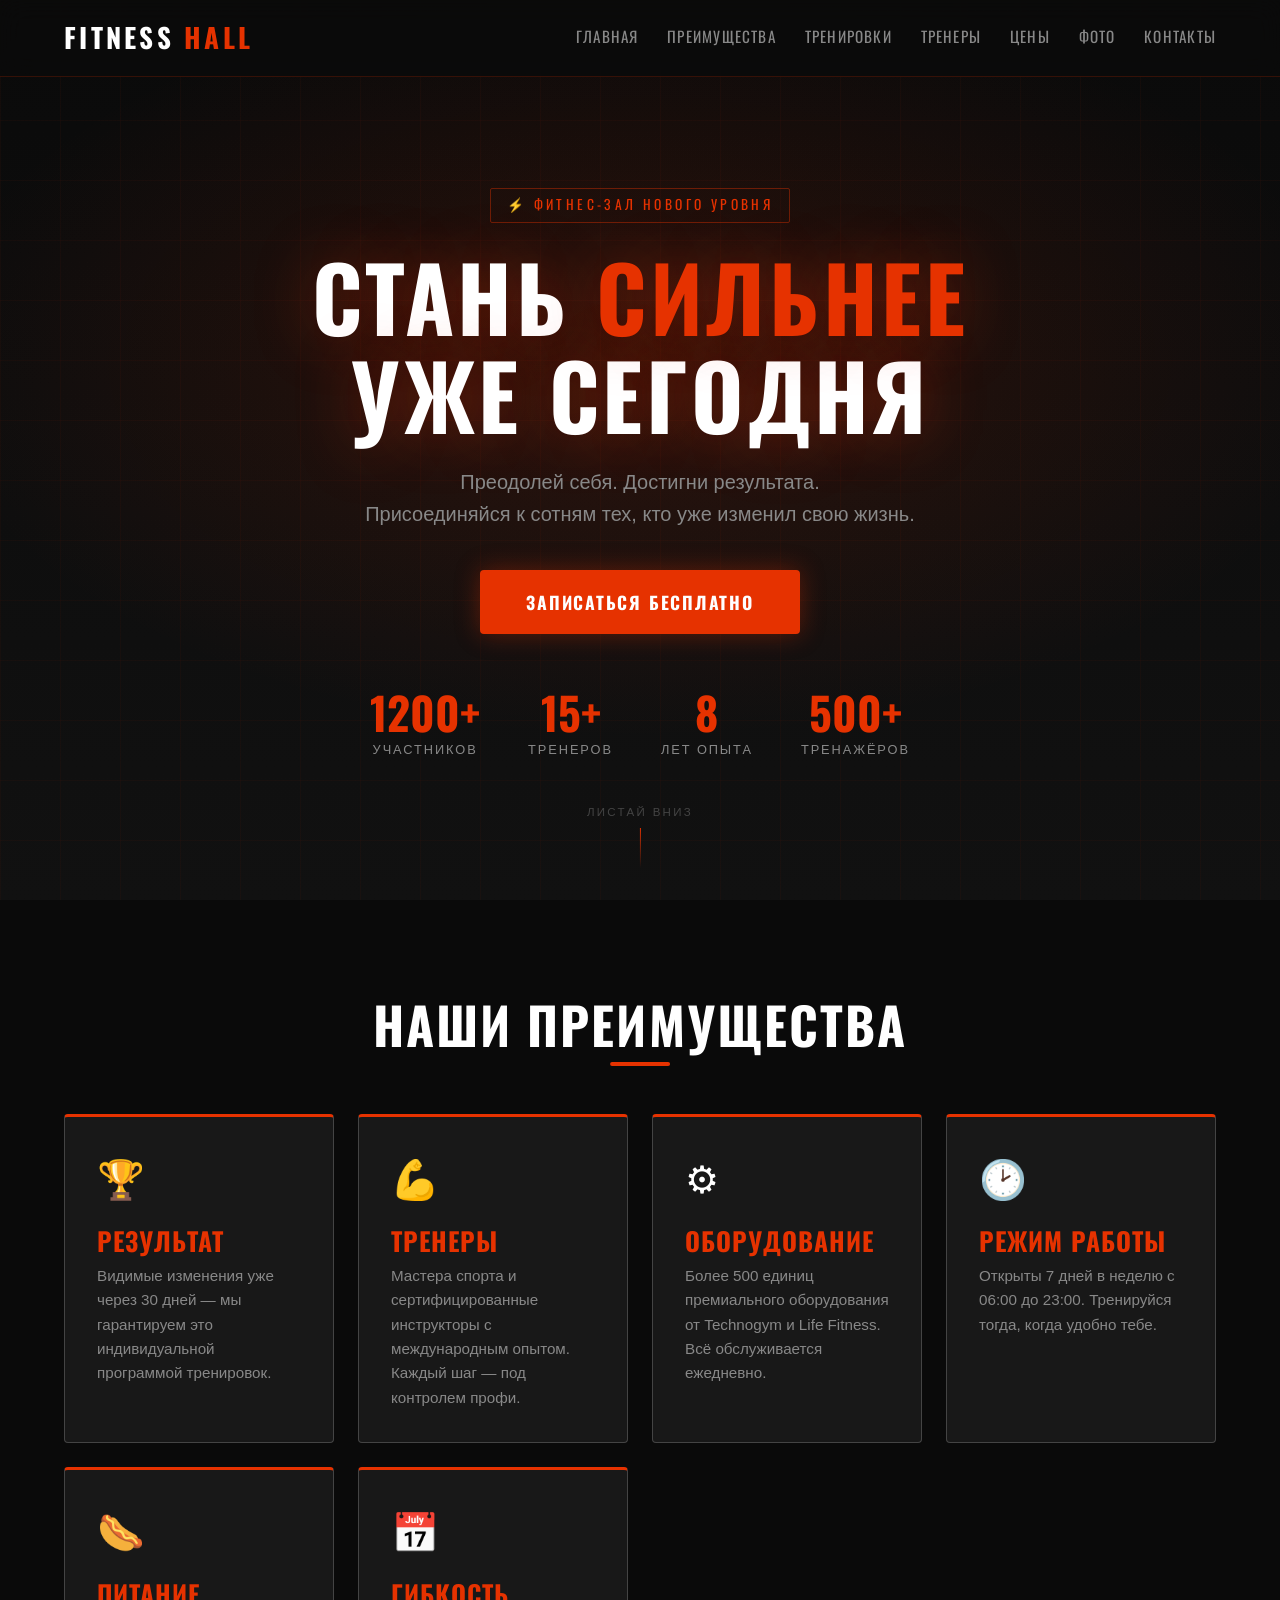
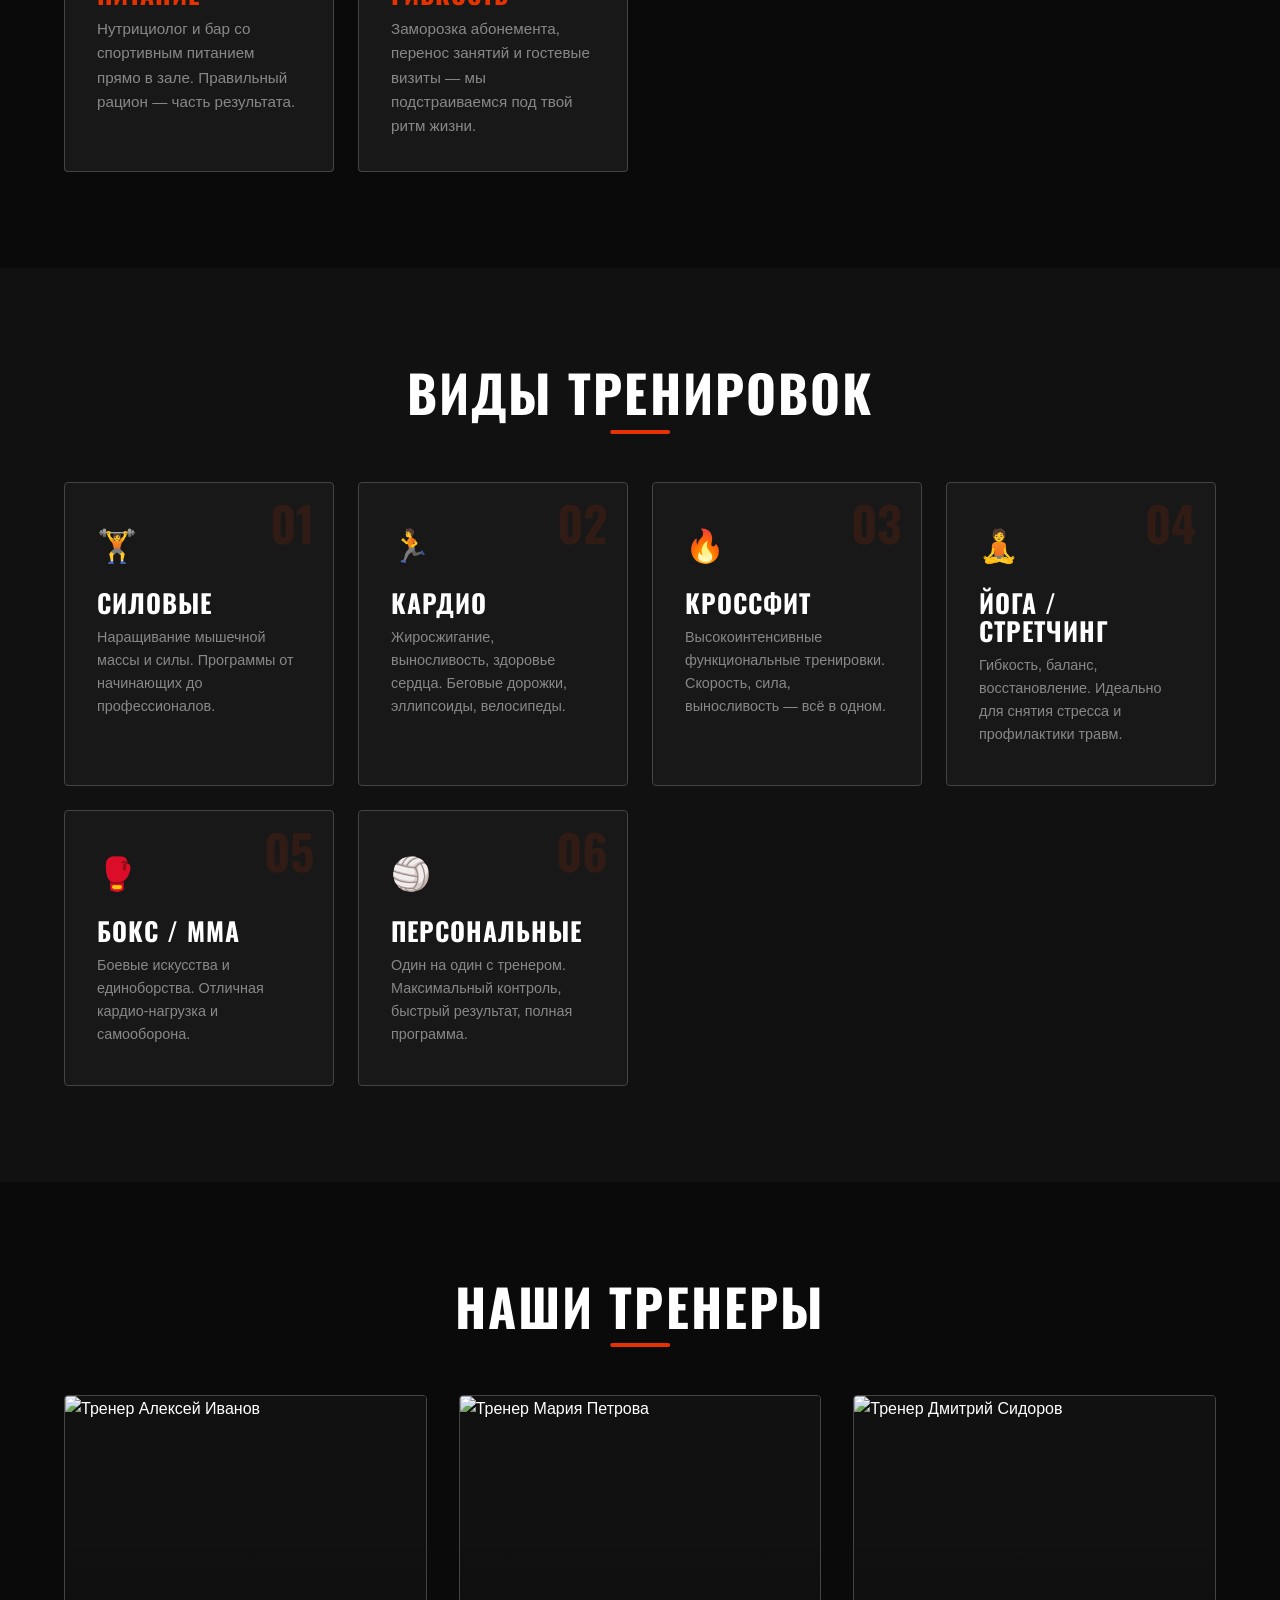
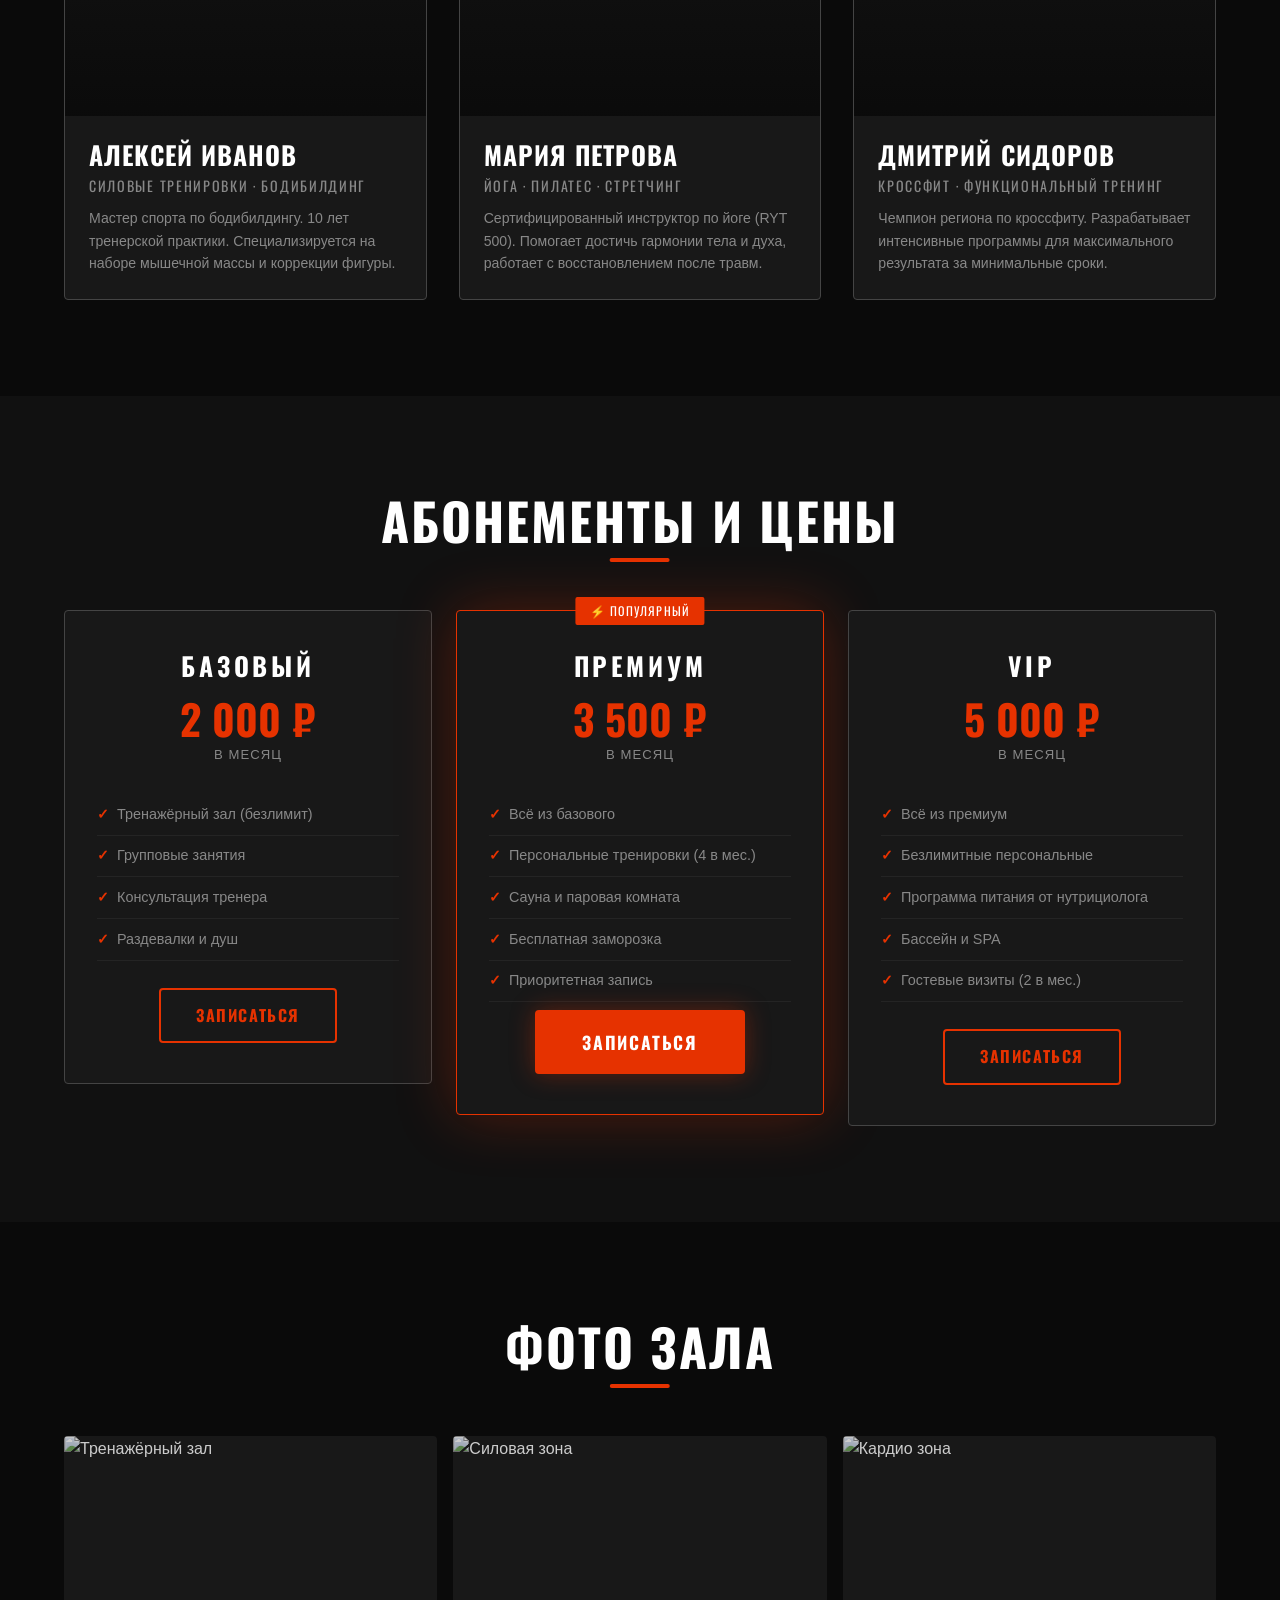
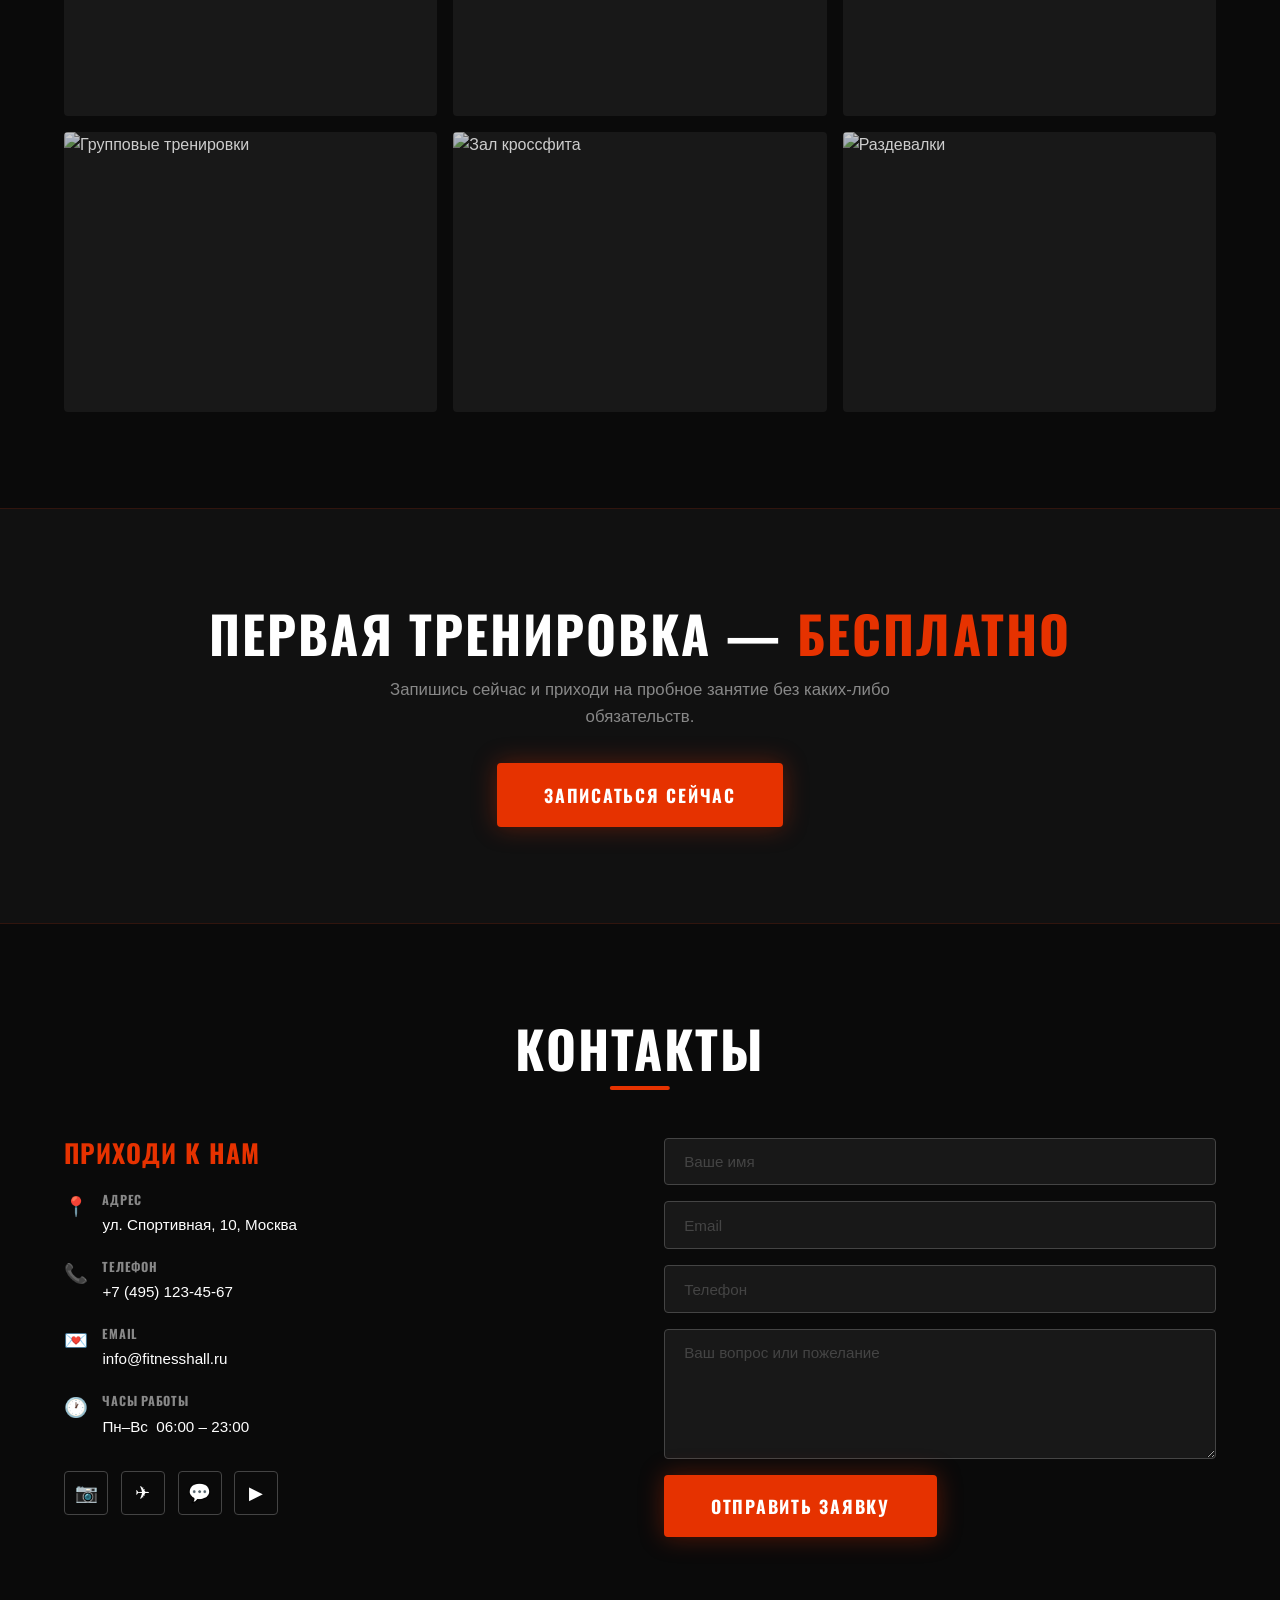
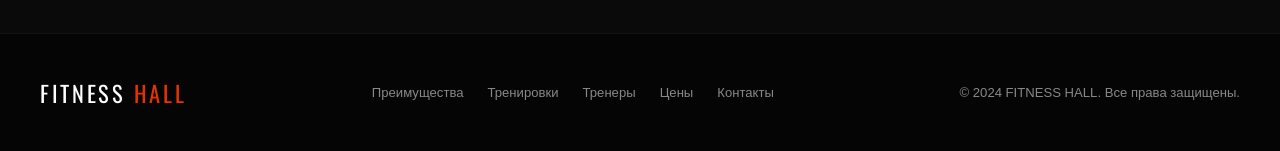
==== index.html @ 75fa83cf "Initial commit: FITNESS HALL website Полноценный сайт-визитка для фитнес-зала с адаптивным дизайном," ====
<!DOCTYPE html>
<html lang="ru">
<head>
  <meta charset="UTF-8" />
  <meta name="viewport" content="width=device-width, initial-scale=1.0" />
  <meta name="description" content="Фитнес-зал FITNESS HALL — современный зал с профессиональными тренерами. Запишись на тренировку уже сегодня." />
  <title>FITNESS HALL — Стань сильнее уже сегодня</title>

  <!-- Fonts -->
  <link rel="preconnect" href="https://fonts.googleapis.com" />
  <link rel="preconnect" href="https://fonts.gstatic.com" crossorigin />
  <link href="https://fonts.googleapis.com/css2?family=Oswald:wght@400;600;700&display=swap" rel="stylesheet" />

  <link rel="stylesheet" href="css/styles.css" />
</head>
<body>

<!-- ═══════════════════════════════════════════
     HEADER
═══════════════════════════════════════════ -->
<header>
  <nav>
    <div class="logo">FITNESS<span>&nbsp;HALL</span></div>

    <button class="burger" aria-label="Меню" aria-expanded="false">
      <span></span><span></span><span></span>
    </button>

    <ul>
      <li><a href="#hero">Главная</a></li>
      <li><a href="#advantages">Преимущества</a></li>
      <li><a href="#services">Тренировки</a></li>
      <li><a href="#trainers">Тренеры</a></li>
      <li><a href="#prices">Цены</a></li>
      <li><a href="#gallery">Фото</a></li>
      <li><a href="#contacts">Контакты</a></li>
    </ul>
  </nav>
</header>


<!-- ═══════════════════════════════════════════
     HERO
═══════════════════════════════════════════ -->
<section id="hero">
  <div class="hero-bg"></div>

  <div class="hero-content">
    <span class="hero-tag">&#9889; Фитнес-зал нового уровня</span>

    <h1>СТАНЬ <span class="highlight">СИЛЬНЕЕ</span><br>УЖЕ СЕГОДНЯ</h1>

    <p>Преодолей себя. Достигни результата.<br>Присоединяйся к сотням тех, кто уже изменил свою жизнь.</p>

    <a href="#" class="btn-primary" data-modal>ЗАПИСАТЬСЯ БЕСПЛАТНО</a>

    <div class="hero-stats">
      <div class="hero-stat">
        <span class="num" data-target="1200" data-suffix="+">0+</span>
        <span class="lbl">Участников</span>
      </div>
      <div class="hero-stat">
        <span class="num" data-target="15" data-suffix="+">0+</span>
        <span class="lbl">Тренеров</span>
      </div>
      <div class="hero-stat">
        <span class="num" data-target="8" data-suffix="">0</span>
        <span class="lbl">Лет опыта</span>
      </div>
      <div class="hero-stat">
        <span class="num" data-target="500" data-suffix="+">0+</span>
        <span class="lbl">Тренажёров</span>
      </div>
    </div>
  </div>

  <div class="scroll-hint">Листай вниз</div>
</section>


<!-- ═══════════════════════════════════════════
     ADVANTAGES
═══════════════════════════════════════════ -->
<section id="advantages">
  <div class="container">
    <h2 class="section-title">НАШИ ПРЕИМУЩЕСТВА</h2>

    <div class="advantages-grid">
      <div class="advantage fade-up">
        <span class="advantage-icon">&#127942;</span>
        <h3>РЕЗУЛЬТАТ</h3>
        <p>Видимые изменения уже через 30 дней — мы гарантируем это индивидуальной программой тренировок.</p>
      </div>
      <div class="advantage fade-up">
        <span class="advantage-icon">&#128170;</span>
        <h3>ТРЕНЕРЫ</h3>
        <p>Мастера спорта и сертифицированные инструкторы с международным опытом. Каждый шаг — под контролем профи.</p>
      </div>
      <div class="advantage fade-up">
        <span class="advantage-icon">&#9881;</span>
        <h3>ОБОРУДОВАНИЕ</h3>
        <p>Более 500 единиц премиального оборудования от Technogym и Life Fitness. Всё обслуживается ежедневно.</p>
      </div>
      <div class="advantage fade-up">
        <span class="advantage-icon">&#128337;</span>
        <h3>РЕЖИМ РАБОТЫ</h3>
        <p>Открыты 7 дней в неделю с 06:00 до 23:00. Тренируйся тогда, когда удобно тебе.</p>
      </div>
      <div class="advantage fade-up">
        <span class="advantage-icon">&#127789;</span>
        <h3>ПИТАНИЕ</h3>
        <p>Нутрициолог и бар со спортивным питанием прямо в зале. Правильный рацион — часть результата.</p>
      </div>
      <div class="advantage fade-up">
        <span class="advantage-icon">&#128197;</span>
        <h3>ГИБКОСТЬ</h3>
        <p>Заморозка абонемента, перенос занятий и гостевые визиты — мы подстраиваемся под твой ритм жизни.</p>
      </div>
    </div>
  </div>
</section>


<!-- ═══════════════════════════════════════════
     SERVICES
═══════════════════════════════════════════ -->
<section id="services">
  <div class="container">
    <h2 class="section-title">ВИДЫ ТРЕНИРОВОК</h2>

    <div class="services-grid">
      <div class="service fade-up">
        <span class="service-num">01</span>
        <span class="service-icon">&#127947;</span>
        <h3>СИЛОВЫЕ</h3>
        <p>Наращивание мышечной массы и силы. Программы от начинающих до профессионалов.</p>
      </div>
      <div class="service fade-up">
        <span class="service-num">02</span>
        <span class="service-icon">&#127939;</span>
        <h3>КАРДИО</h3>
        <p>Жиросжигание, выносливость, здоровье сердца. Беговые дорожки, эллипсоиды, велосипеды.</p>
      </div>
      <div class="service fade-up">
        <span class="service-num">03</span>
        <span class="service-icon">&#128293;</span>
        <h3>КРОССФИТ</h3>
        <p>Высокоинтенсивные функциональные тренировки. Скорость, сила, выносливость — всё в одном.</p>
      </div>
      <div class="service fade-up">
        <span class="service-num">04</span>
        <span class="service-icon">&#129496;</span>
        <h3>ЙОГА / СТРЕТЧИНГ</h3>
        <p>Гибкость, баланс, восстановление. Идеально для снятия стресса и профилактики травм.</p>
      </div>
      <div class="service fade-up">
        <span class="service-num">05</span>
        <span class="service-icon">&#129354;</span>
        <h3>БОКС / MMA</h3>
        <p>Боевые искусства и единоборства. Отличная кардио-нагрузка и самооборона.</p>
      </div>
      <div class="service fade-up">
        <span class="service-num">06</span>
        <span class="service-icon">&#127952;</span>
        <h3>ПЕРСОНАЛЬНЫЕ</h3>
        <p>Один на один с тренером. Максимальный контроль, быстрый результат, полная программа.</p>
      </div>
    </div>
  </div>
</section>


<!-- ═══════════════════════════════════════════
     TRAINERS
═══════════════════════════════════════════ -->
<section id="trainers">
  <div class="container">
    <h2 class="section-title">НАШИ ТРЕНЕРЫ</h2>

    <div class="trainers-grid">
      <div class="trainer fade-up">
        <div class="trainer-img-wrap">
          <img
            src="https://images.unsplash.com/photo-1534438327276-14e5300c3a48?w=400&h=500&fit=crop&q=80"
            alt="Тренер Алексей Иванов"
            loading="lazy"
          />
          <div class="trainer-overlay"></div>
        </div>
        <div class="trainer-info">
          <h3>АЛЕКСЕЙ ИВАНОВ</h3>
          <p class="trainer-spec">Силовые тренировки · Бодибилдинг</p>
          <p>Мастер спорта по бодибилдингу. 10 лет тренерской практики. Специализируется на наборе мышечной массы и коррекции фигуры.</p>
        </div>
      </div>

      <div class="trainer fade-up">
        <div class="trainer-img-wrap">
          <img
            src="https://images.unsplash.com/photo-1571019614242-c5c5dee9f50b?w=400&h=500&fit=crop&q=80"
            alt="Тренер Мария Петрова"
            loading="lazy"
          />
          <div class="trainer-overlay"></div>
        </div>
        <div class="trainer-info">
          <h3>МАРИЯ ПЕТРОВА</h3>
          <p class="trainer-spec">Йога · Пилатес · Стретчинг</p>
          <p>Сертифицированный инструктор по йоге (RYT 500). Помогает достичь гармонии тела и духа, работает с восстановлением после травм.</p>
        </div>
      </div>

      <div class="trainer fade-up">
        <div class="trainer-img-wrap">
          <img
            src="https://images.unsplash.com/photo-1548690312-e3b507d8c110?w=400&h=500&fit=crop&q=80"
            alt="Тренер Дмитрий Сидоров"
            loading="lazy"
          />
          <div class="trainer-overlay"></div>
        </div>
        <div class="trainer-info">
          <h3>ДМИТРИЙ СИДОРОВ</h3>
          <p class="trainer-spec">Кроссфит · Функциональный тренинг</p>
          <p>Чемпион региона по кроссфиту. Разрабатывает интенсивные программы для максимального результата за минимальные сроки.</p>
        </div>
      </div>
    </div>
  </div>
</section>


<!-- ═══════════════════════════════════════════
     PRICES
═══════════════════════════════════════════ -->
<section id="prices">
  <div class="container">
    <h2 class="section-title">АБОНЕМЕНТЫ И ЦЕНЫ</h2>

    <div class="prices-grid">

      <div class="price-card fade-up">
        <h3>БАЗОВЫЙ</h3>
        <p class="price">2 000 ₽</p>
        <p class="price-period">в месяц</p>
        <ul>
          <li>Тренажёрный зал (безлимит)</li>
          <li>Групповые занятия</li>
          <li>Консультация тренера</li>
          <li>Раздевалки и душ</li>
        </ul>
        <a href="#" class="btn-secondary" data-modal>ЗАПИСАТЬСЯ</a>
      </div>

      <div class="price-card featured fade-up">
        <span class="badge">&#9889; ПОПУЛЯРНЫЙ</span>
        <h3>ПРЕМИУМ</h3>
        <p class="price">3 500 ₽</p>
        <p class="price-period">в месяц</p>
        <ul>
          <li>Всё из базового</li>
          <li>Персональные тренировки (4 в мес.)</li>
          <li>Сауна и паровая комната</li>
          <li>Бесплатная заморозка</li>
          <li>Приоритетная запись</li>
        </ul>
        <a href="#" class="btn-primary" data-modal>ЗАПИСАТЬСЯ</a>
      </div>

      <div class="price-card fade-up">
        <h3>VIP</h3>
        <p class="price">5 000 ₽</p>
        <p class="price-period">в месяц</p>
        <ul>
          <li>Всё из премиум</li>
          <li>Безлимитные персональные</li>
          <li>Программа питания от нутрициолога</li>
          <li>Бассейн и SPA</li>
          <li>Гостевые визиты (2 в мес.)</li>
        </ul>
        <a href="#" class="btn-secondary" data-modal>ЗАПИСАТЬСЯ</a>
      </div>

    </div>
  </div>
</section>


<!-- ═══════════════════════════════════════════
     GALLERY
═══════════════════════════════════════════ -->
<section id="gallery">
  <div class="container">
    <h2 class="section-title">ФОТО ЗАЛА</h2>

    <div class="gallery-grid">
      <div class="gallery-item fade-up">
        <img
          src="https://images.unsplash.com/photo-1558618666-fcd25c85cd64?w=600&h=450&fit=crop&q=80"
          alt="Тренажёрный зал"
          loading="lazy"
        />
      </div>
      <div class="gallery-item fade-up">
        <img
          src="https://images.unsplash.com/photo-1534438327276-14e5300c3a48?w=600&h=450&fit=crop&q=80"
          alt="Силовая зона"
          loading="lazy"
        />
      </div>
      <div class="gallery-item fade-up">
        <img
          src="https://images.unsplash.com/photo-1571902943202-507ec2618e8f?w=600&h=450&fit=crop&q=80"
          alt="Кардио зона"
          loading="lazy"
        />
      </div>
      <div class="gallery-item fade-up">
        <img
          src="https://images.unsplash.com/photo-1517836357463-d25dfeac3438?w=600&h=450&fit=crop&q=80"
          alt="Групповые тренировки"
          loading="lazy"
        />
      </div>
      <div class="gallery-item fade-up">
        <img
          src="https://images.unsplash.com/photo-1574680096145-d05b474e2155?w=600&h=450&fit=crop&q=80"
          alt="Зал кроссфита"
          loading="lazy"
        />
      </div>
      <div class="gallery-item fade-up">
        <img
          src="https://images.unsplash.com/photo-1540497077202-7c8a3999166f?w=600&h=450&fit=crop&q=80"
          alt="Раздевалки"
          loading="lazy"
        />
      </div>
    </div>
  </div>
</section>


<!-- ═══════════════════════════════════════════
     CTA BANNER
═══════════════════════════════════════════ -->
<section id="cta">
  <div class="container">
    <h2>ПЕРВАЯ ТРЕНИРОВКА — <span style="color:var(--accent)">БЕСПЛАТНО</span></h2>
    <p>Запишись сейчас и приходи на пробное занятие без каких-либо обязательств.</p>
    <a href="#" class="btn-primary" data-modal>ЗАПИСАТЬСЯ СЕЙЧАС</a>
  </div>
</section>


<!-- ═══════════════════════════════════════════
     CONTACTS
═══════════════════════════════════════════ -->
<section id="contacts">
  <div class="container">
    <h2 class="section-title">КОНТАКТЫ</h2>

    <div class="contacts-content">
      <div class="contact-info">
        <h3>ПРИХОДИ К НАМ</h3>

        <div class="contact-row">
          <span class="contact-row-icon">&#128205;</span>
          <div class="contact-row-text">
            <strong>Адрес</strong>
            <span>ул. Спортивная, 10, Москва</span>
          </div>
        </div>
        <div class="contact-row">
          <span class="contact-row-icon">&#128222;</span>
          <div class="contact-row-text">
            <strong>Телефон</strong>
            <span>+7 (495) 123-45-67</span>
          </div>
        </div>
        <div class="contact-row">
          <span class="contact-row-icon">&#128140;</span>
          <div class="contact-row-text">
            <strong>Email</strong>
            <span>info@fitnesshall.ru</span>
          </div>
        </div>
        <div class="contact-row">
          <span class="contact-row-icon">&#128336;</span>
          <div class="contact-row-text">
            <strong>Часы работы</strong>
            <span>Пн–Вс &nbsp;06:00 – 23:00</span>
          </div>
        </div>

        <div class="social-links">
          <a class="social-link" href="#" aria-label="Instagram" title="Instagram">&#128247;</a>
          <a class="social-link" href="#" aria-label="Telegram" title="Telegram">&#9992;</a>
          <a class="social-link" href="#" aria-label="ВКонтакте" title="ВКонтакте">&#128172;</a>
          <a class="social-link" href="#" aria-label="YouTube" title="YouTube">&#9654;</a>
        </div>
      </div>

      <form class="contact-form" novalidate>
        <input type="text"  name="name"  placeholder="Ваше имя"  required autocomplete="name" />
        <input type="email" name="email" placeholder="Email"      required autocomplete="email" />
        <input type="tel"   name="phone" placeholder="Телефон"    required autocomplete="tel" />
        <textarea name="message" placeholder="Ваш вопрос или пожелание"></textarea>
        <button type="submit" class="btn-primary">ОТПРАВИТЬ ЗАЯВКУ</button>
      </form>
    </div>
  </div>
</section>


<!-- ═══════════════════════════════════════════
     FOOTER
═══════════════════════════════════════════ -->
<footer>
  <div class="footer-inner">
    <div class="footer-logo">FITNESS<span style="color:var(--accent)">&nbsp;HALL</span></div>

    <nav class="footer-links">
      <a href="#advantages">Преимущества</a>
      <a href="#services">Тренировки</a>
      <a href="#trainers">Тренеры</a>
      <a href="#prices">Цены</a>
      <a href="#contacts">Контакты</a>
    </nav>

    <p>&copy; 2024 FITNESS HALL. Все права защищены.</p>
  </div>
</footer>


<!-- ═══════════════════════════════════════════
     MODAL — записаться
═══════════════════════════════════════════ -->
<div class="modal-overlay" role="dialog" aria-modal="true" aria-label="Запись на тренировку">
  <div class="modal">
    <button class="modal-close" aria-label="Закрыть">&times;</button>

    <h3>&#9889; ЗАПИСАТЬСЯ</h3>
    <p>Оставьте контакты — мы перезвоним в течение 15 минут и подберём удобное время.</p>

    <form class="contact-form modal-form" novalidate>
      <input type="text" name="name"  placeholder="Ваше имя"  required />
      <input type="tel"  name="phone" placeholder="Телефон"    required />
      <button type="submit" class="btn-primary" style="width:100%;text-align:center">ОТПРАВИТЬ</button>
    </form>
  </div>
</div>


<script src="js/script.js"></script>
</body>
</html>
---- css/styles.css ----
/* =====================================================
   FITNESS HALL — Main Styles
   Palette: #0a0a0a bg | #e63 / #ff4500 accent | #39ff14 neon
   ===================================================== */

*, *::before, *::after {
  box-sizing: border-box;
  margin: 0;
  padding: 0;
}

:root {
  --bg:        #0a0a0a;
  --bg2:       #111111;
  --bg3:       #181818;
  --accent:    #e63200;
  --accent2:   #ff4500;
  --neon:      #39ff14;
  --white:     #ffffff;
  --gray:      #888888;
  --gray2:     #444444;
  --font-main: 'Oswald', 'Impact', sans-serif;
  --font-body: 'Segoe UI', Arial, sans-serif;
  --radius:    4px;
  --transition: 0.25s ease;
}

html { scroll-behavior: smooth; }

body {
  background: var(--bg);
  color: var(--white);
  font-family: var(--font-body);
  line-height: 1.6;
  overflow-x: hidden;
}

img { max-width: 100%; display: block; }

a { text-decoration: none; color: inherit; }

ul { list-style: none; }

/* ─── SCROLLBAR ─────────────────────────────────────── */
::-webkit-scrollbar { width: 6px; }
::-webkit-scrollbar-track { background: var(--bg2); }
::-webkit-scrollbar-thumb { background: var(--accent); border-radius: 3px; }

/* ─── TYPOGRAPHY ────────────────────────────────────── */
h1, h2, h3, h4 {
  font-family: var(--font-main);
  text-transform: uppercase;
  letter-spacing: 0.04em;
  line-height: 1.1;
}

h1 { font-size: clamp(2.6rem, 7vw, 6rem); font-weight: 700; }
h2 { font-size: clamp(2rem, 4vw, 3.2rem); font-weight: 700; }
h3 { font-size: clamp(1.2rem, 2.5vw, 1.6rem); font-weight: 700; }

.section-title {
  text-align: center;
  margin-bottom: 3rem;
  position: relative;
  display: inline-block;
  left: 50%;
  transform: translateX(-50%);
}

.section-title::after {
  content: '';
  display: block;
  width: 60px;
  height: 4px;
  background: var(--accent);
  margin: 0.6rem auto 0;
  border-radius: 2px;
}

/* ─── CONTAINER ─────────────────────────────────────── */
.container {
  max-width: 1200px;
  margin: 0 auto;
  padding: 0 1.5rem;
}

/* ─── BUTTONS ───────────────────────────────────────── */
.btn-primary {
  display: inline-block;
  background: var(--accent);
  color: var(--white);
  font-family: var(--font-main);
  font-size: 1.1rem;
  font-weight: 700;
  letter-spacing: 0.1em;
  text-transform: uppercase;
  padding: 1rem 2.8rem;
  border: 2px solid var(--accent);
  border-radius: var(--radius);
  cursor: pointer;
  transition: background var(--transition), color var(--transition), transform var(--transition), box-shadow var(--transition);
  box-shadow: 0 0 24px rgba(230,50,0,.35);
}

.btn-primary:hover {
  background: transparent;
  color: var(--accent);
  transform: translateY(-3px);
  box-shadow: 0 0 40px rgba(230,50,0,.6);
}

.btn-secondary {
  display: inline-block;
  background: transparent;
  color: var(--accent);
  font-family: var(--font-main);
  font-size: 1rem;
  font-weight: 700;
  letter-spacing: 0.1em;
  text-transform: uppercase;
  padding: 0.8rem 2.2rem;
  border: 2px solid var(--accent);
  border-radius: var(--radius);
  cursor: pointer;
  transition: background var(--transition), color var(--transition), transform var(--transition), box-shadow var(--transition);
  margin-top: 1.2rem;
}

.btn-secondary:hover {
  background: var(--accent);
  color: var(--white);
  transform: translateY(-2px);
  box-shadow: 0 0 30px rgba(230,50,0,.5);
}

/* ─── HEADER / NAV ──────────────────────────────────── */
header {
  position: fixed;
  top: 0; left: 0; right: 0;
  z-index: 1000;
  background: rgba(10,10,10,.9);
  backdrop-filter: blur(12px);
  border-bottom: 1px solid rgba(230,50,0,.2);
  transition: background var(--transition);
}

nav {
  display: flex;
  align-items: center;
  justify-content: space-between;
  max-width: 1200px;
  margin: 0 auto;
  padding: 1rem 1.5rem;
  gap: 1rem;
}

.logo {
  font-family: var(--font-main);
  font-size: 1.7rem;
  font-weight: 700;
  letter-spacing: 0.12em;
  color: var(--white);
  white-space: nowrap;
}

.logo span { color: var(--accent); }

nav ul {
  display: flex;
  gap: 1.8rem;
  flex-wrap: wrap;
}

nav ul li a {
  font-family: var(--font-main);
  font-size: 0.95rem;
  letter-spacing: 0.08em;
  text-transform: uppercase;
  color: var(--gray);
  transition: color var(--transition);
  padding-bottom: 2px;
  border-bottom: 2px solid transparent;
}

nav ul li a:hover {
  color: var(--white);
  border-bottom-color: var(--accent);
}

/* burger */
.burger {
  display: none;
  flex-direction: column;
  gap: 5px;
  cursor: pointer;
  background: none;
  border: none;
  padding: 4px;
}

.burger span {
  display: block;
  width: 26px;
  height: 2px;
  background: var(--white);
  border-radius: 2px;
  transition: transform var(--transition), opacity var(--transition);
}

/* ─── HERO ──────────────────────────────────────────── */
#hero {
  position: relative;
  min-height: 100vh;
  display: flex;
  align-items: center;
  justify-content: center;
  text-align: center;
  overflow: hidden;
  padding: 6rem 1.5rem 3rem;
}

.hero-bg {
  position: absolute;
  inset: 0;
  background:
    radial-gradient(ellipse 80% 60% at 50% 40%, rgba(230,50,0,.15) 0%, transparent 70%),
    linear-gradient(180deg, #0a0a0a 0%, #111 100%);
  z-index: 0;
}

/* animated grid lines */
.hero-bg::before {
  content: '';
  position: absolute;
  inset: 0;
  background-image:
    linear-gradient(rgba(230,50,0,.04) 1px, transparent 1px),
    linear-gradient(90deg, rgba(230,50,0,.04) 1px, transparent 1px);
  background-size: 60px 60px;
  animation: gridMove 20s linear infinite;
}

@keyframes gridMove {
  from { transform: translateY(0); }
  to   { transform: translateY(60px); }
}

.hero-content {
  position: relative;
  z-index: 1;
  max-width: 860px;
}

.hero-tag {
  display: inline-block;
  font-family: var(--font-main);
  font-size: 0.85rem;
  letter-spacing: 0.25em;
  color: var(--accent);
  text-transform: uppercase;
  border: 1px solid rgba(230,50,0,.4);
  padding: 0.35rem 1rem;
  border-radius: 2px;
  margin-bottom: 1.5rem;
}

#hero h1 {
  color: var(--white);
  margin-bottom: 1.4rem;
  text-shadow: 0 0 60px rgba(230,50,0,.4);
}

#hero h1 .highlight {
  color: var(--accent);
  position: relative;
}

#hero p {
  font-size: clamp(1rem, 2.2vw, 1.25rem);
  color: var(--gray);
  max-width: 560px;
  margin: 0 auto 2.5rem;
}

.hero-stats {
  display: flex;
  justify-content: center;
  gap: 3rem;
  margin-top: 3.5rem;
  flex-wrap: wrap;
}

.hero-stat { text-align: center; }

.hero-stat .num {
  font-family: var(--font-main);
  font-size: 2.8rem;
  font-weight: 700;
  color: var(--accent);
  line-height: 1;
  display: block;
}

.hero-stat .lbl {
  font-size: 0.8rem;
  letter-spacing: 0.15em;
  text-transform: uppercase;
  color: var(--gray);
  margin-top: 0.3rem;
  display: block;
}

.scroll-hint {
  position: absolute;
  bottom: 2rem;
  left: 50%;
  transform: translateX(-50%);
  display: flex;
  flex-direction: column;
  align-items: center;
  gap: 0.4rem;
  color: var(--gray2);
  font-size: 0.72rem;
  letter-spacing: 0.2em;
  text-transform: uppercase;
}

.scroll-hint::after {
  content: '';
  display: block;
  width: 1px;
  height: 40px;
  background: linear-gradient(to bottom, var(--accent), transparent);
  animation: scrollPulse 2s ease-in-out infinite;
}

@keyframes scrollPulse {
  0%,100% { opacity: 0.3; }
  50%      { opacity: 1; }
}

/* ─── SECTION BASE ──────────────────────────────────── */
section:not(#hero) {
  padding: 6rem 0;
}

section:nth-child(even):not(#hero) {
  background: var(--bg2);
}

/* ─── ADVANTAGES ────────────────────────────────────── */
.advantages-grid {
  display: grid;
  grid-template-columns: repeat(auto-fit, minmax(240px, 1fr));
  gap: 1.5rem;
}

.advantage {
  background: var(--bg3);
  border: 1px solid var(--gray2);
  border-top: 3px solid var(--accent);
  padding: 2rem;
  border-radius: var(--radius);
  transition: transform var(--transition), box-shadow var(--transition), border-color var(--transition);
}

.advantage:hover {
  transform: translateY(-6px);
  box-shadow: 0 16px 48px rgba(230,50,0,.2);
  border-color: var(--accent);
}

.advantage-icon {
  font-size: 2.4rem;
  margin-bottom: 1rem;
  display: block;
}

.advantage h3 {
  color: var(--accent);
  margin-bottom: 0.6rem;
}

.advantage p { color: var(--gray); font-size: 0.95rem; }

/* ─── SERVICES ──────────────────────────────────────── */
.services-grid {
  display: grid;
  grid-template-columns: repeat(auto-fit, minmax(240px, 1fr));
  gap: 1.5rem;
}

.service {
  position: relative;
  background: var(--bg3);
  border: 1px solid var(--gray2);
  padding: 2.4rem 2rem;
  border-radius: var(--radius);
  overflow: hidden;
  transition: transform var(--transition), box-shadow var(--transition);
  cursor: default;
}

.service::before {
  content: '';
  position: absolute;
  bottom: 0; left: 0; right: 0;
  height: 3px;
  background: linear-gradient(90deg, var(--accent), var(--accent2));
  transform: scaleX(0);
  transform-origin: left;
  transition: transform 0.35s ease;
}

.service:hover::before { transform: scaleX(1); }

.service:hover {
  transform: translateY(-6px);
  box-shadow: 0 16px 48px rgba(0,0,0,.5);
}

.service-num {
  font-family: var(--font-main);
  font-size: 3rem;
  font-weight: 700;
  color: rgba(230,50,0,.12);
  position: absolute;
  top: 1rem; right: 1.2rem;
  line-height: 1;
}

.service-icon {
  font-size: 2rem;
  margin-bottom: 1rem;
  display: block;
}

.service h3 { color: var(--white); margin-bottom: 0.6rem; }

.service p { color: var(--gray); font-size: 0.9rem; }

/* ─── TRAINERS ──────────────────────────────────────── */
.trainers-grid {
  display: grid;
  grid-template-columns: repeat(auto-fit, minmax(280px, 1fr));
  gap: 2rem;
}

.trainer {
  background: var(--bg3);
  border: 1px solid var(--gray2);
  border-radius: var(--radius);
  overflow: hidden;
  transition: transform var(--transition), box-shadow var(--transition);
}

.trainer:hover {
  transform: translateY(-8px);
  box-shadow: 0 20px 60px rgba(230,50,0,.25);
}

.trainer-img-wrap {
  position: relative;
  overflow: hidden;
  height: 320px;
  background: var(--bg2);
}

.trainer-img-wrap img {
  width: 100%;
  height: 100%;
  object-fit: cover;
  transition: transform 0.5s ease;
  filter: grayscale(30%);
}

.trainer:hover .trainer-img-wrap img {
  transform: scale(1.05);
  filter: grayscale(0%);
}

.trainer-overlay {
  position: absolute;
  inset: 0;
  background: linear-gradient(to top, rgba(10,10,10,.9) 0%, transparent 55%);
}

.trainer-info {
  padding: 1.5rem;
}

.trainer-info h3 { color: var(--white); margin-bottom: 0.4rem; }

.trainer-spec {
  color: var(--accent);
  font-size: 0.8rem;
  letter-spacing: 0.12em;
  text-transform: uppercase;
  font-family: var(--font-main);
  margin-bottom: 0.6rem;
}

.trainer-info p { color: var(--gray); font-size: 0.88rem; }

/* ─── PRICES ────────────────────────────────────────── */
.prices-grid {
  display: grid;
  grid-template-columns: repeat(auto-fit, minmax(280px, 1fr));
  gap: 1.5rem;
  align-items: start;
}

.price-card {
  background: var(--bg3);
  border: 1px solid var(--gray2);
  border-radius: var(--radius);
  padding: 2.5rem 2rem;
  text-align: center;
  transition: transform var(--transition), box-shadow var(--transition), border-color var(--transition);
  position: relative;
}

.price-card.featured {
  border-color: var(--accent);
  transform: scale(1.04);
  box-shadow: 0 0 60px rgba(230,50,0,.3);
}

.price-card.featured .badge {
  display: inline-block;
  background: var(--accent);
  color: var(--white);
  font-family: var(--font-main);
  font-size: 0.75rem;
  letter-spacing: 0.1em;
  text-transform: uppercase;
  padding: 0.3rem 0.9rem;
  border-radius: 2px;
  position: absolute;
  top: -14px;
  left: 50%;
  transform: translateX(-50%);
  white-space: nowrap;
}

.price-card:not(.featured):hover {
  transform: translateY(-6px);
  box-shadow: 0 20px 48px rgba(0,0,0,.5);
  border-color: var(--accent);
}

.price-card h3 {
  color: var(--white);
  margin-bottom: 1.2rem;
  letter-spacing: 0.15em;
}

.price {
  font-family: var(--font-main);
  font-size: 2.6rem;
  font-weight: 700;
  color: var(--accent);
  line-height: 1;
  margin-bottom: 0.3rem;
}

.price-period {
  color: var(--gray);
  font-size: 0.82rem;
  margin-bottom: 1.8rem;
  letter-spacing: 0.08em;
  text-transform: uppercase;
}

.price-card ul {
  text-align: left;
  margin-bottom: 0.5rem;
}

.price-card ul li {
  color: var(--gray);
  font-size: 0.9rem;
  padding: 0.55rem 0;
  border-bottom: 1px solid rgba(255,255,255,.05);
  display: flex;
  align-items: center;
  gap: 0.5rem;
}

.price-card ul li::before {
  content: '✓';
  color: var(--accent);
  font-weight: 700;
  flex-shrink: 0;
}

/* ─── GALLERY ───────────────────────────────────────── */
.gallery-grid {
  display: grid;
  grid-template-columns: repeat(auto-fit, minmax(280px, 1fr));
  gap: 1rem;
}

.gallery-item {
  position: relative;
  overflow: hidden;
  border-radius: var(--radius);
  aspect-ratio: 4/3;
  background: var(--bg3);
  cursor: pointer;
}

.gallery-item img {
  width: 100%;
  height: 100%;
  object-fit: cover;
  transition: transform 0.5s ease, filter 0.5s ease;
  filter: grayscale(40%) brightness(0.8);
}

.gallery-item:hover img {
  transform: scale(1.08);
  filter: grayscale(0%) brightness(1);
}

.gallery-item::after {
  content: '';
  position: absolute;
  inset: 0;
  border: 2px solid transparent;
  border-radius: var(--radius);
  transition: border-color var(--transition);
}

.gallery-item:hover::after {
  border-color: var(--accent);
}

/* ─── CTA BANNER ────────────────────────────────────── */
#cta {
  padding: 5rem 1.5rem;
  background:
    radial-gradient(ellipse 80% 100% at 50% 50%, rgba(230,50,0,.18) 0%, transparent 70%),
    var(--bg);
  text-align: center;
  border-top: 1px solid rgba(230,50,0,.15);
  border-bottom: 1px solid rgba(230,50,0,.15);
}

#cta h2 { margin-bottom: 1rem; }

#cta p {
  color: var(--gray);
  font-size: 1.05rem;
  max-width: 500px;
  margin: 0 auto 2rem;
}

/* ─── CONTACTS ──────────────────────────────────────── */
.contacts-content {
  display: grid;
  grid-template-columns: 1fr 1fr;
  gap: 3rem;
  align-items: start;
}

.contact-info { }

.contact-info h3 {
  margin-bottom: 1.5rem;
  color: var(--accent);
}

.contact-row {
  display: flex;
  align-items: flex-start;
  gap: 0.9rem;
  margin-bottom: 1.2rem;
}

.contact-row-icon {
  font-size: 1.2rem;
  margin-top: 2px;
  flex-shrink: 0;
}

.contact-row-text strong {
  display: block;
  font-family: var(--font-main);
  letter-spacing: 0.06em;
  text-transform: uppercase;
  font-size: 0.78rem;
  color: var(--gray);
  margin-bottom: 0.15rem;
}

.contact-row-text span { font-size: 0.95rem; }

.social-links {
  display: flex;
  gap: 0.8rem;
  margin-top: 2rem;
}

.social-link {
  display: inline-flex;
  align-items: center;
  justify-content: center;
  width: 44px;
  height: 44px;
  border: 1px solid var(--gray2);
  border-radius: var(--radius);
  font-size: 1.15rem;
  transition: border-color var(--transition), background var(--transition), transform var(--transition);
}

.social-link:hover {
  border-color: var(--accent);
  background: rgba(230,50,0,.12);
  transform: translateY(-3px);
}

/* form */
.contact-form {
  display: flex;
  flex-direction: column;
  gap: 1rem;
}

.contact-form input,
.contact-form textarea {
  background: var(--bg3);
  border: 1px solid var(--gray2);
  border-radius: var(--radius);
  color: var(--white);
  font-family: var(--font-body);
  font-size: 0.95rem;
  padding: 0.9rem 1.2rem;
  outline: none;
  transition: border-color var(--transition), box-shadow var(--transition);
}

.contact-form input:focus,
.contact-form textarea:focus {
  border-color: var(--accent);
  box-shadow: 0 0 0 3px rgba(230,50,0,.15);
}

.contact-form input::placeholder,
.contact-form textarea::placeholder { color: var(--gray2); }

.contact-form textarea {
  min-height: 130px;
  resize: vertical;
}

.contact-form .btn-primary { align-self: flex-start; }

/* ─── FOOTER ────────────────────────────────────────── */
footer {
  background: #050505;
  border-top: 1px solid rgba(255,255,255,.05);
  padding: 2rem 1.5rem;
  text-align: center;
}

.footer-inner {
  max-width: 1200px;
  margin: 0 auto;
  display: flex;
  align-items: center;
  justify-content: space-between;
  flex-wrap: wrap;
  gap: 1rem;
}

.footer-logo {
  font-family: var(--font-main);
  font-size: 1.4rem;
  letter-spacing: 0.12em;
}

footer p { color: var(--gray); font-size: 0.82rem; }

.footer-links {
  display: flex;
  gap: 1.5rem;
  flex-wrap: wrap;
  justify-content: center;
}

.footer-links a {
  font-size: 0.82rem;
  color: var(--gray);
  transition: color var(--transition);
}

.footer-links a:hover { color: var(--accent); }

/* ─── MODAL ─────────────────────────────────────────── */
.modal-overlay {
  position: fixed;
  inset: 0;
  background: rgba(0,0,0,.85);
  z-index: 2000;
  display: flex;
  align-items: center;
  justify-content: center;
  padding: 1.5rem;
  opacity: 0;
  pointer-events: none;
  transition: opacity 0.3s ease;
}

.modal-overlay.active {
  opacity: 1;
  pointer-events: all;
}

.modal {
  background: var(--bg3);
  border: 1px solid var(--accent);
  border-radius: var(--radius);
  padding: 2.5rem;
  width: 100%;
  max-width: 480px;
  position: relative;
  transform: translateY(30px);
  transition: transform 0.3s ease;
}

.modal-overlay.active .modal { transform: translateY(0); }

.modal-close {
  position: absolute;
  top: 1rem; right: 1rem;
  background: none;
  border: none;
  color: var(--gray);
  font-size: 1.5rem;
  cursor: pointer;
  line-height: 1;
  transition: color var(--transition);
}

.modal-close:hover { color: var(--white); }

.modal h3 {
  margin-bottom: 0.5rem;
  font-size: 1.8rem;
  color: var(--accent);
}

.modal > p {
  color: var(--gray);
  font-size: 0.9rem;
  margin-bottom: 1.8rem;
}

/* ─── ANIMATIONS ────────────────────────────────────── */
.fade-up {
  opacity: 0;
  transform: translateY(30px);
  transition: opacity 0.6s ease, transform 0.6s ease;
}

.fade-up.visible {
  opacity: 1;
  transform: translateY(0);
}

.fade-up:nth-child(2) { transition-delay: 0.1s; }
.fade-up:nth-child(3) { transition-delay: 0.2s; }
.fade-up:nth-child(4) { transition-delay: 0.3s; }

/* ─── RESPONSIVE ────────────────────────────────────── */
@media (max-width: 900px) {
  .contacts-content { grid-template-columns: 1fr; }
  .price-card.featured { transform: scale(1); }
}

@media (max-width: 700px) {
  nav ul { display: none; flex-direction: column; gap: 0; }

  nav ul.open {
    display: flex;
    position: fixed;
    top: 64px; left: 0; right: 0;
    background: rgba(10,10,10,.97);
    backdrop-filter: blur(12px);
    border-bottom: 1px solid rgba(230,50,0,.2);
    padding: 1.5rem;
    gap: 0.2rem;
  }

  nav ul.open li a {
    display: block;
    padding: 0.8rem 0;
    font-size: 1.1rem;
    border-bottom: 1px solid rgba(255,255,255,.05);
  }

  .burger { display: flex; }

  .hero-stats { gap: 2rem; }

  .section-title { font-size: clamp(1.6rem, 6vw, 2.4rem); }

  .footer-inner { flex-direction: column; text-align: center; }
}

@media (max-width: 480px) {
  .btn-primary, .btn-secondary { width: 100%; text-align: center; }
  .contact-form .btn-primary { align-self: stretch; }
  .social-links { flex-wrap: wrap; }
}
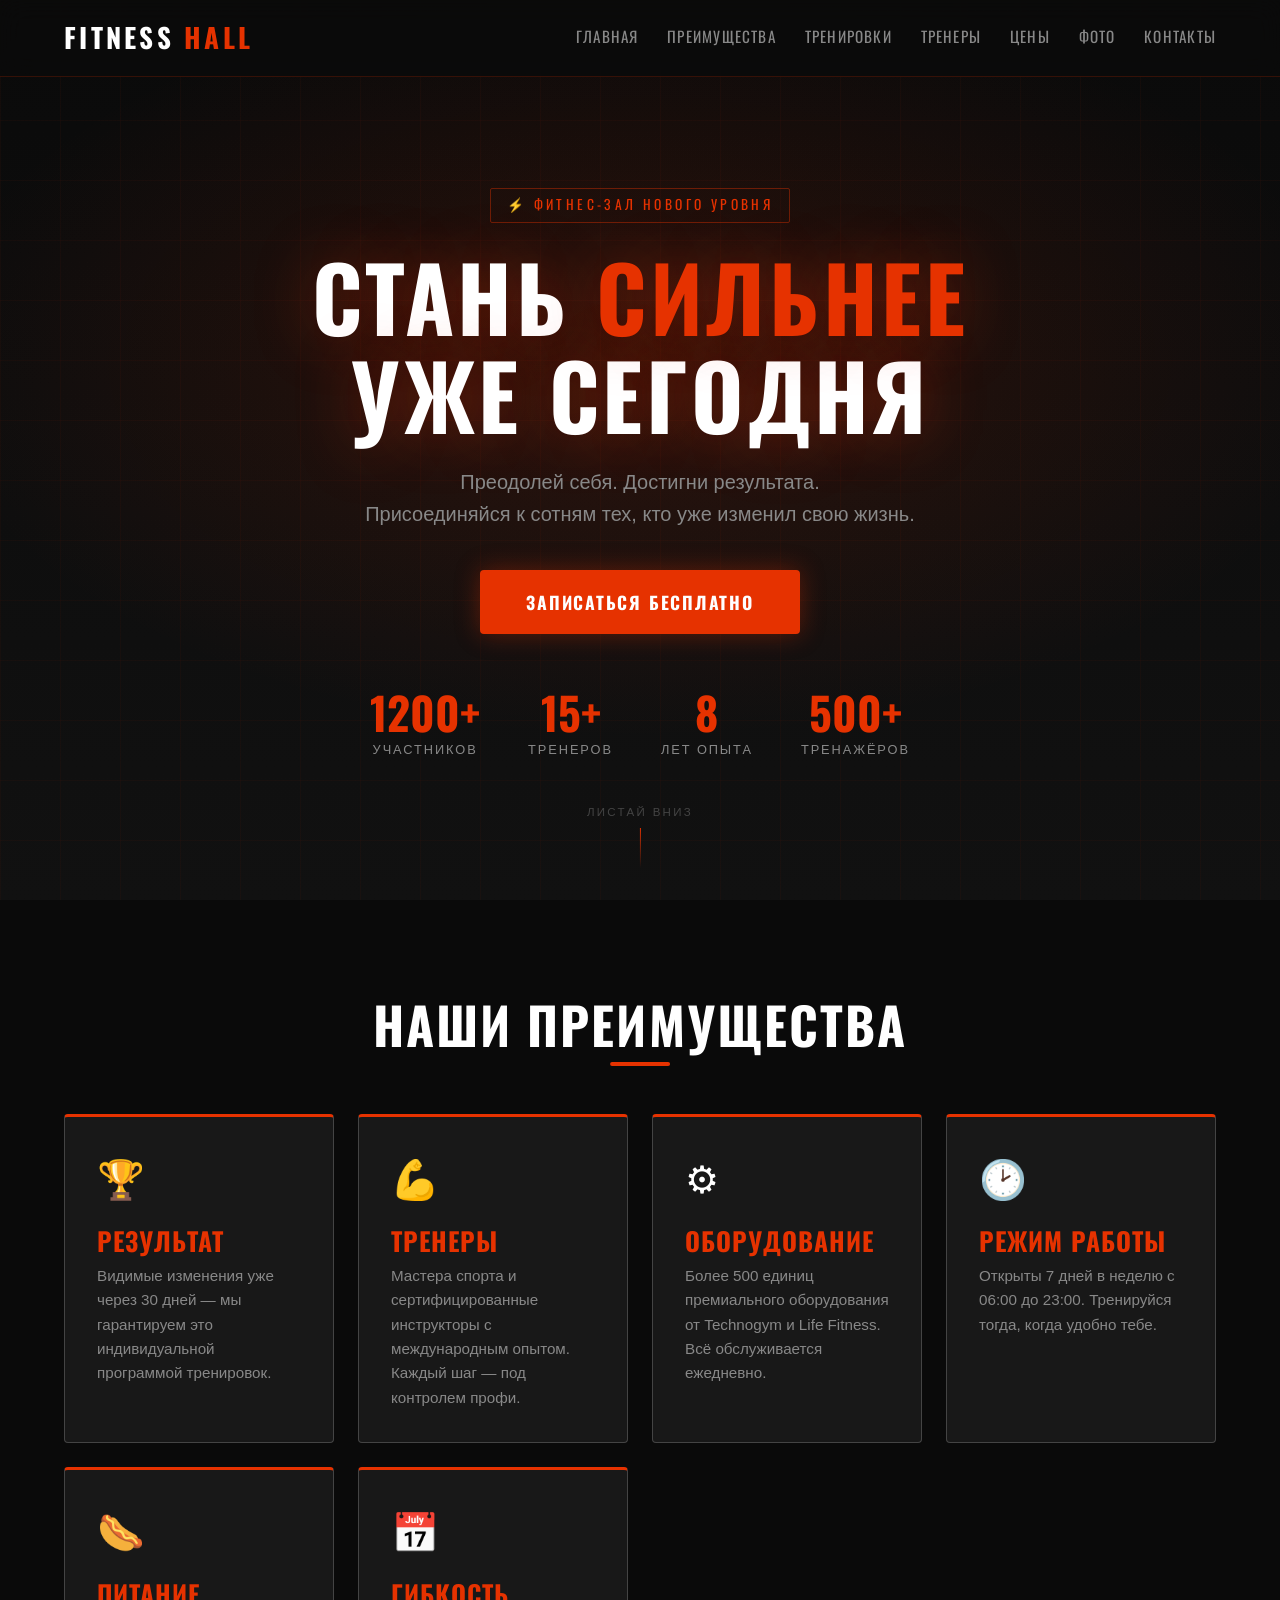
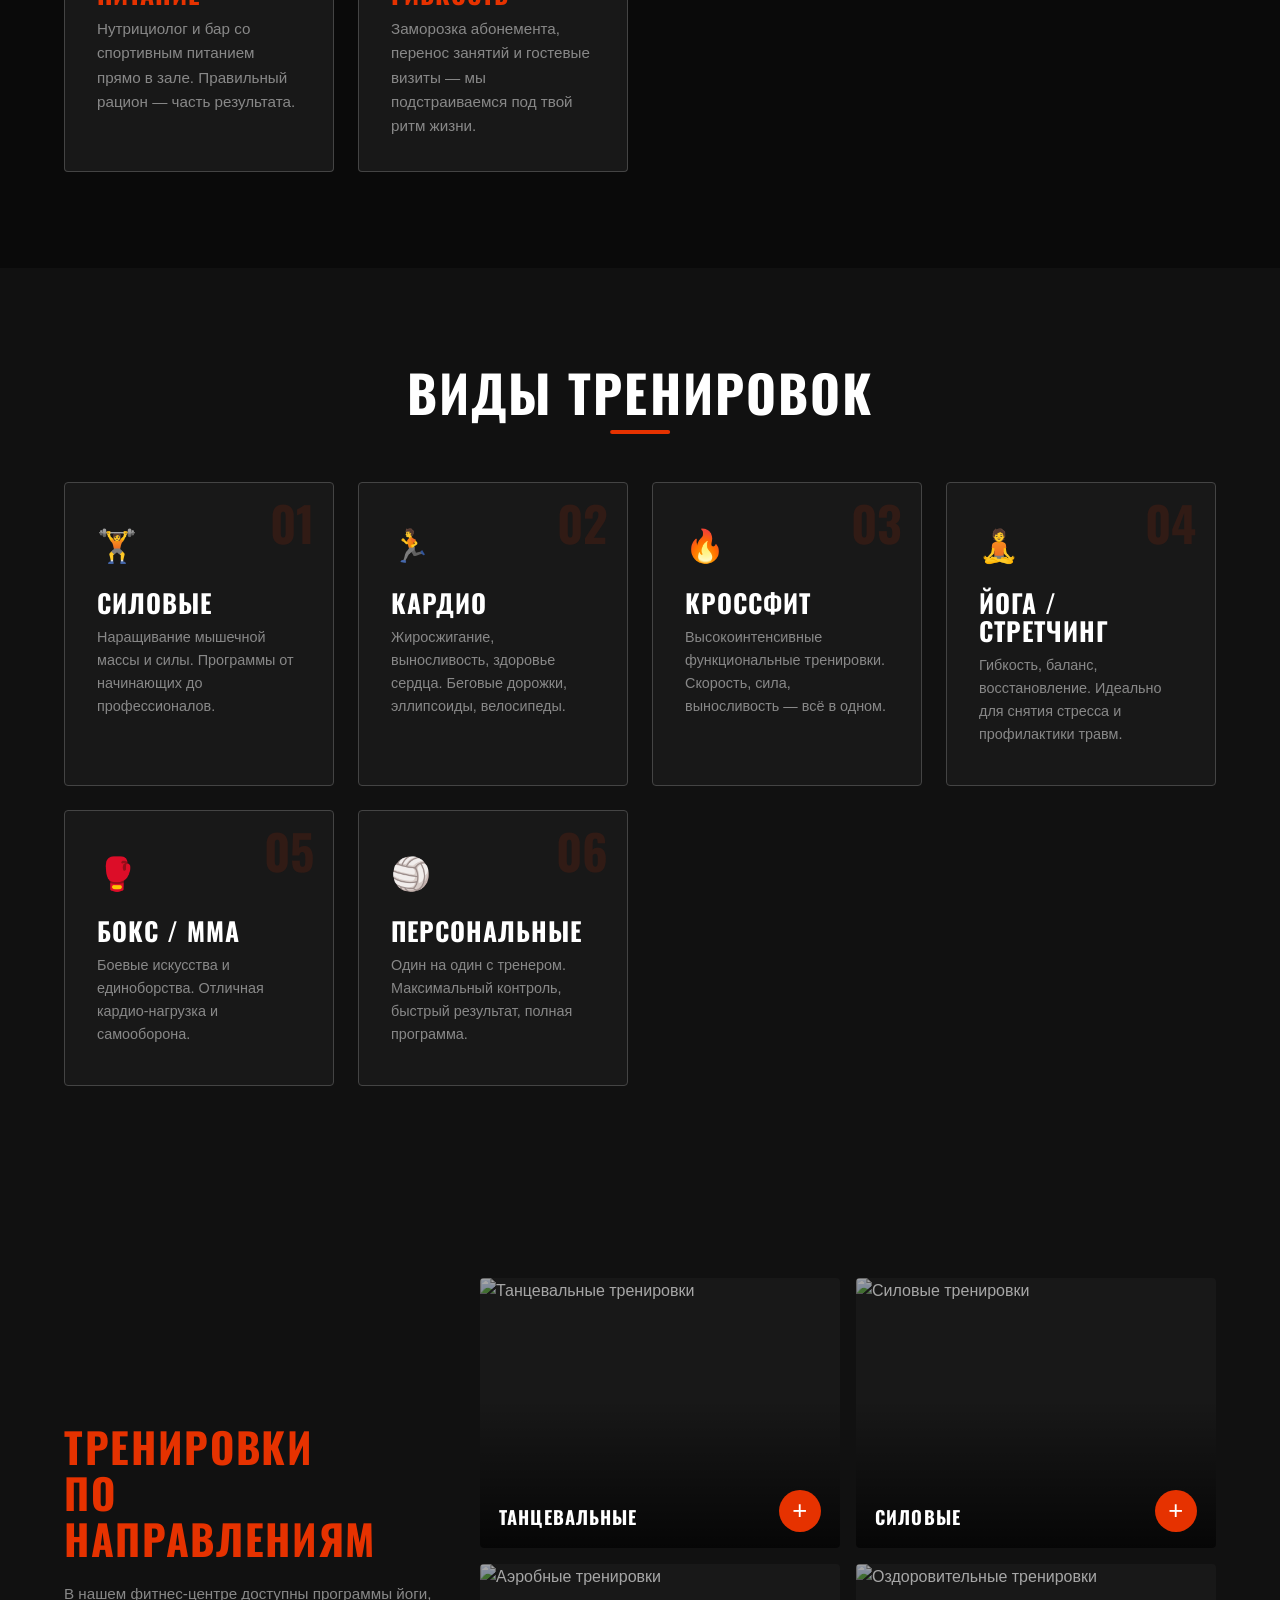
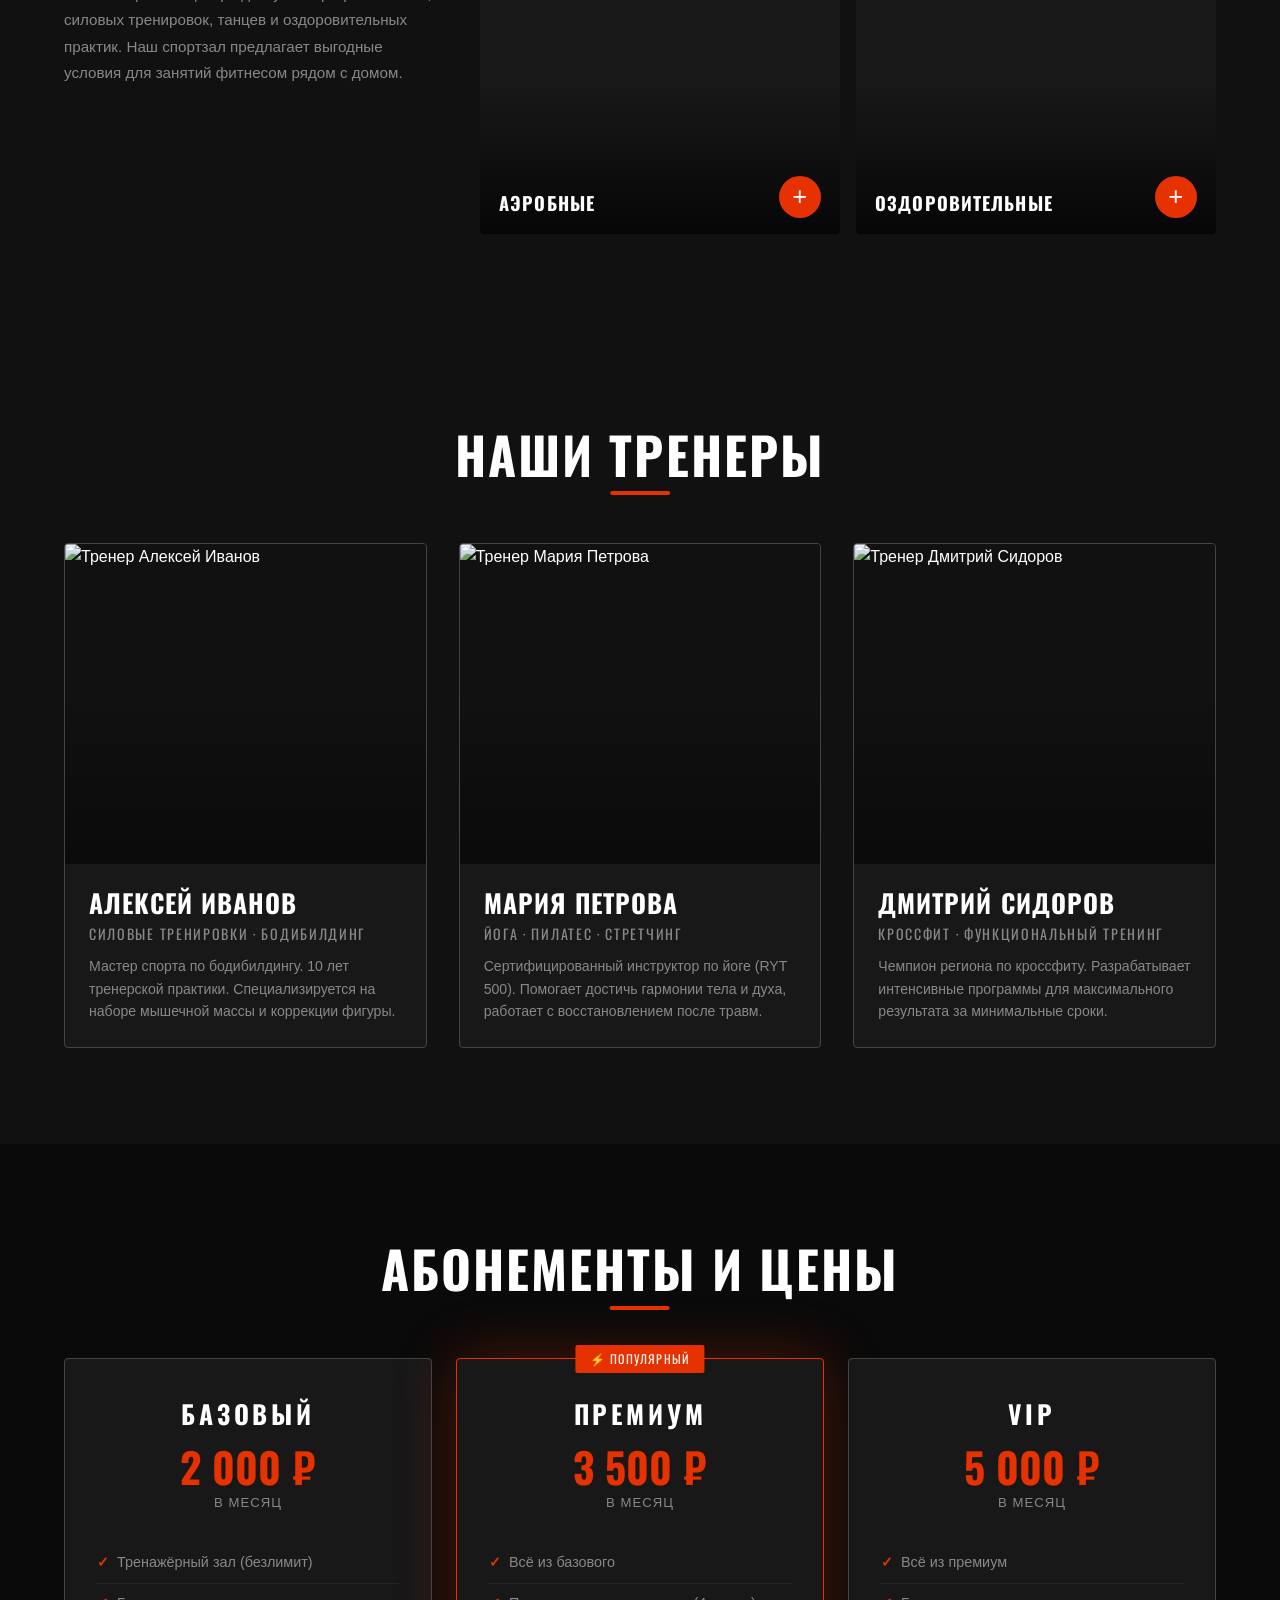
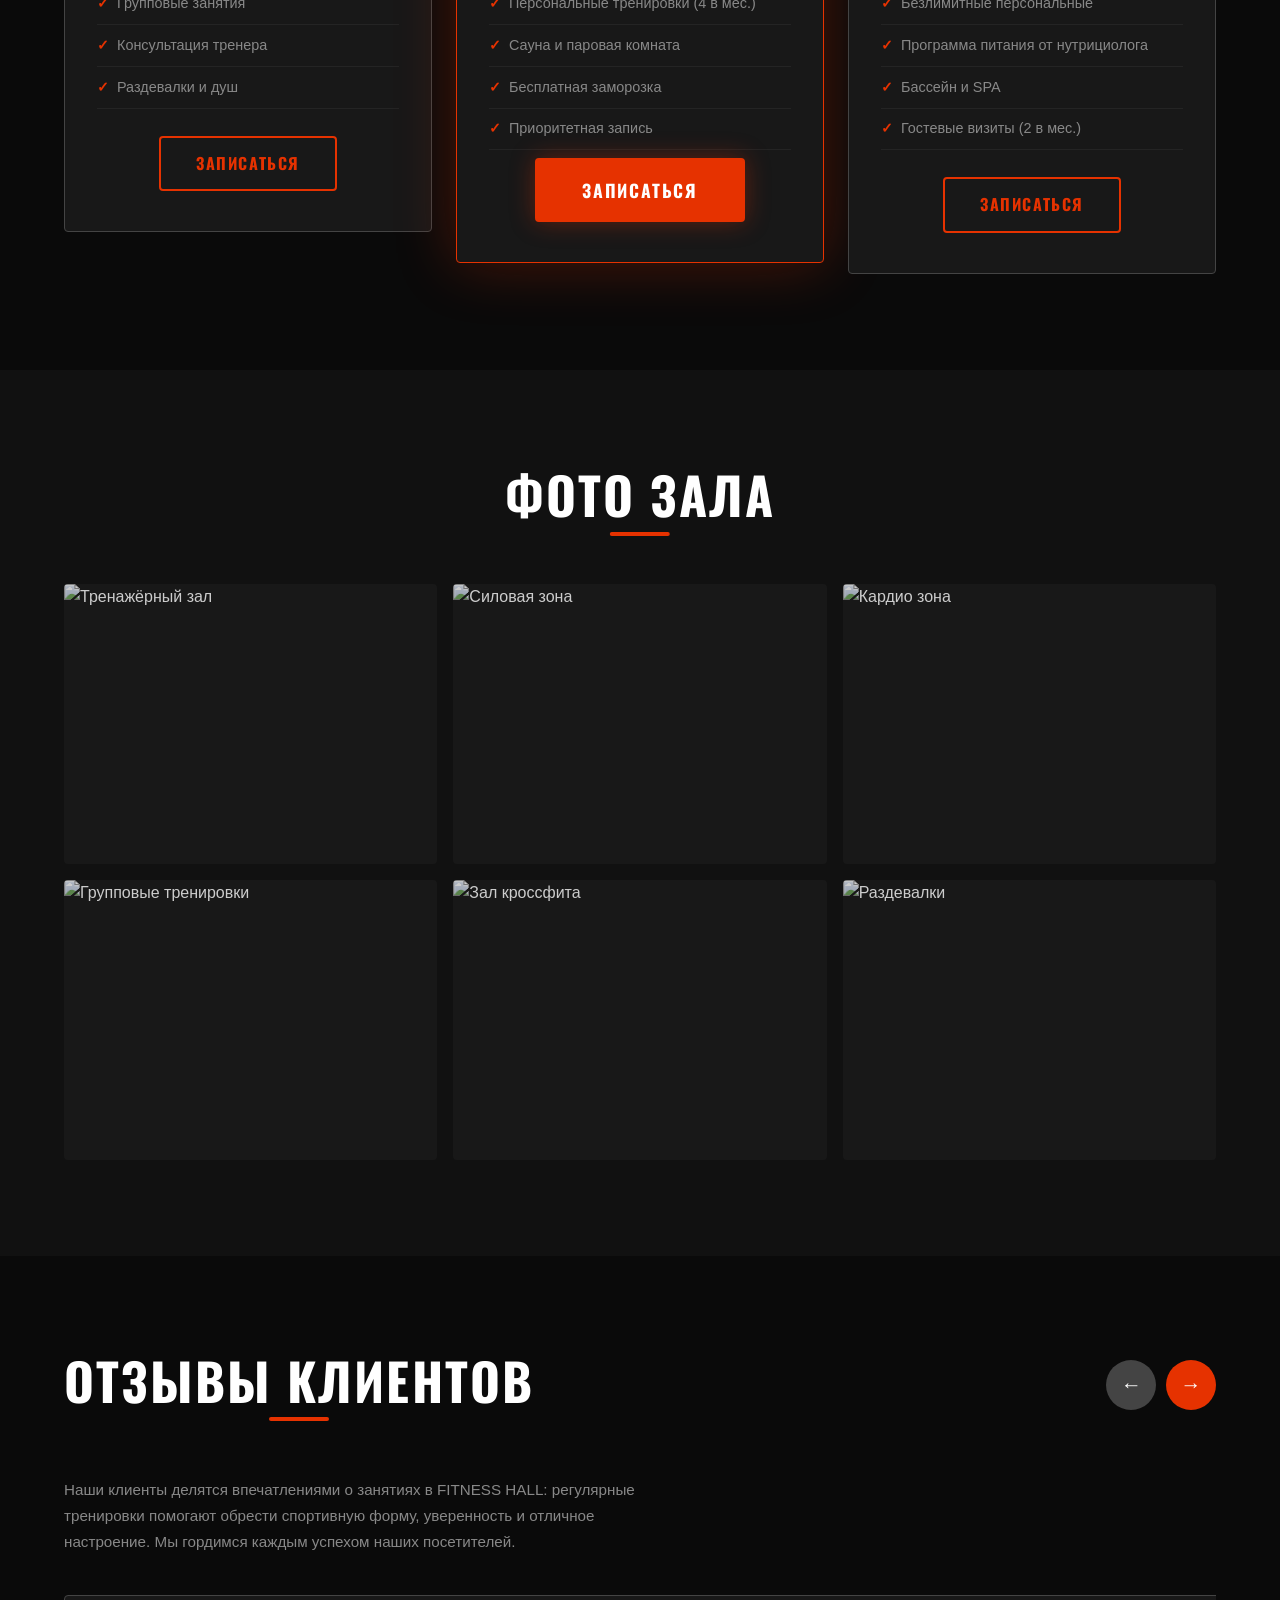
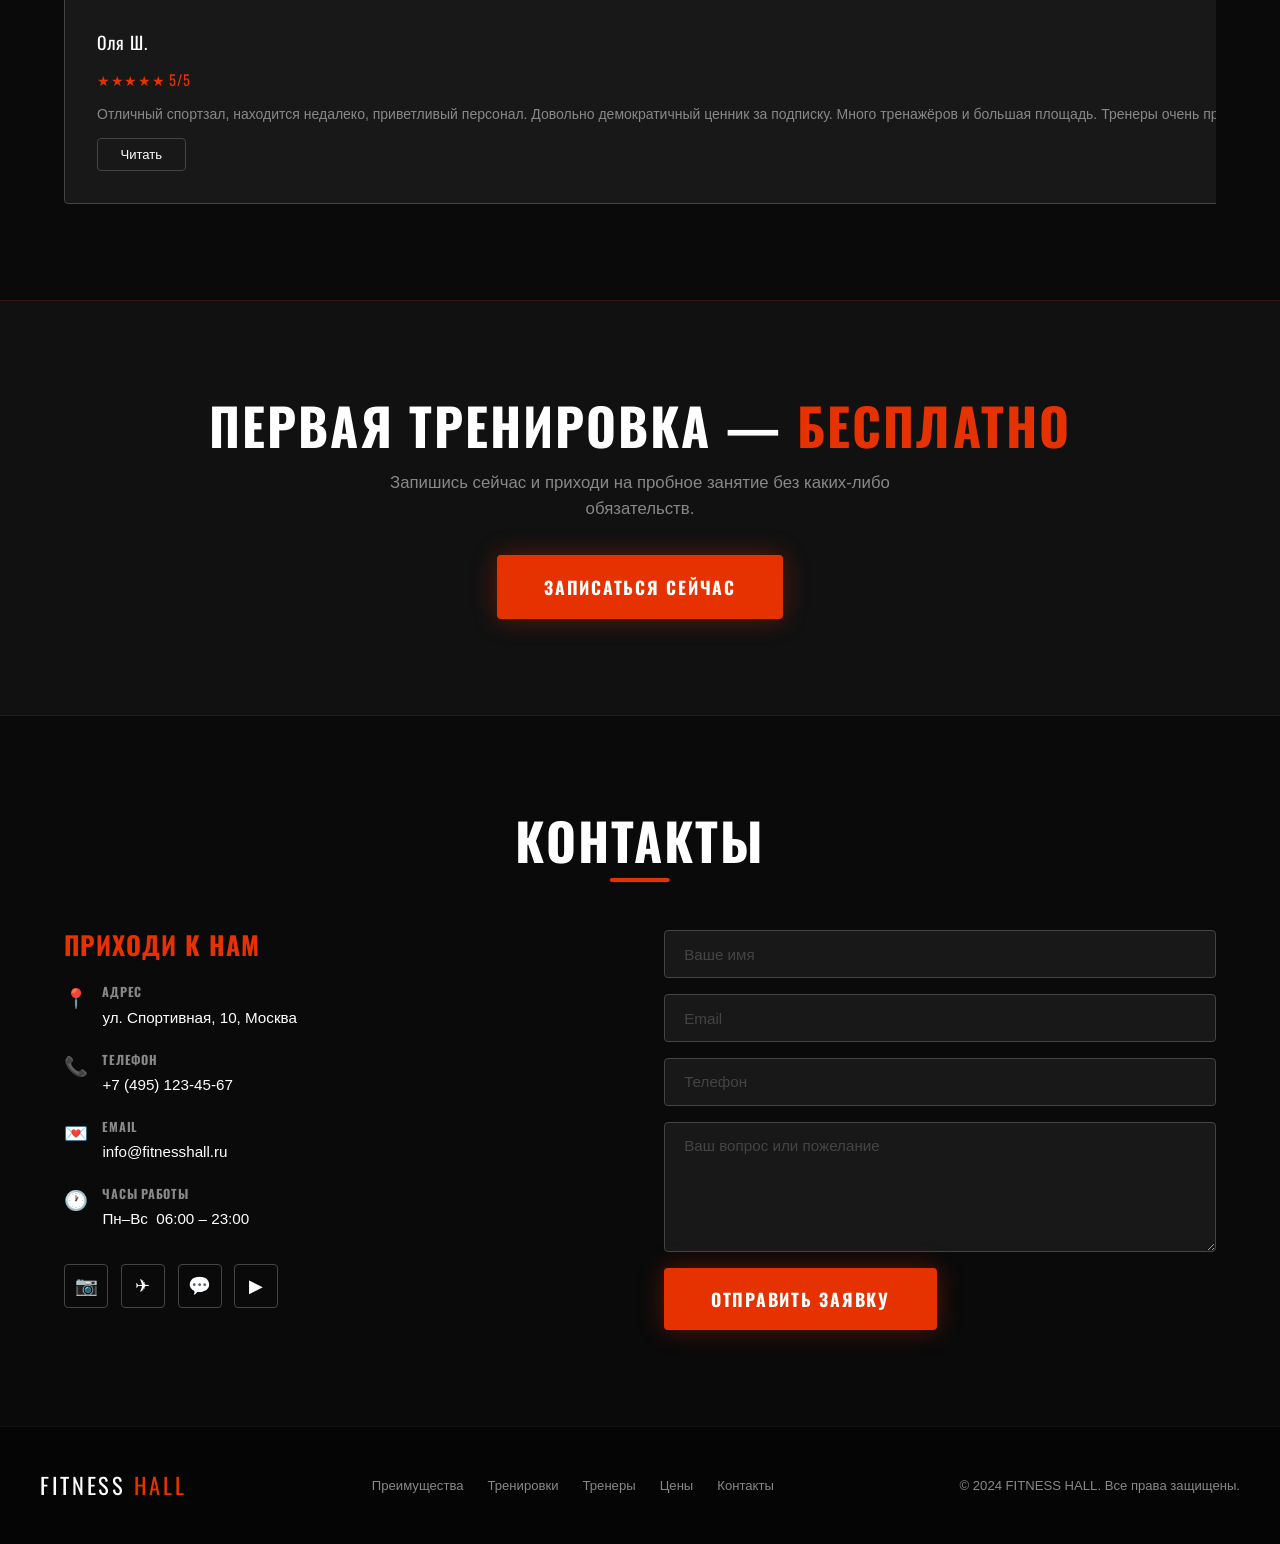
==== commit 6611ffac: "Add directions and reviews sections Добавлены два новых раздела: «Тренировки по направлениям» (2×2 с" ====
--- a/index.html
+++ b/index.html
@@ -164,6 +164,74 @@
         <span class="service-icon">&#127952;</span>
         <h3>ПЕРСОНАЛЬНЫЕ</h3>
         <p>Один на один с тренером. Максимальный контроль, быстрый результат, полная программа.</p>
+      </div>
+    </div>
+  </div>
+</section>
+
+
+<!-- ═══════════════════════════════════════════
+     DIRECTIONS
+═══════════════════════════════════════════ -->
+<section id="directions">
+  <div class="container">
+    <div class="directions-layout">
+
+      <div class="directions-text fade-up">
+        <h2>ТРЕНИРОВКИ<br>ПО НАПРАВЛЕНИЯМ</h2>
+        <p>В нашем фитнес-центре доступны программы йоги, силовых тренировок, танцев и оздоровительных практик. Наш спортзал предлагает выгодные условия для занятий фитнесом рядом с домом.</p>
+      </div>
+
+      <div class="directions-grid">
+
+        <div class="direction-card fade-up">
+          <img
+            src="https://images.unsplash.com/photo-1518611012118-696072aa579a?w=600&h=450&fit=crop&q=80"
+            alt="Танцевальные тренировки"
+            loading="lazy"
+          />
+          <div class="direction-card-overlay">
+            <span class="direction-card-title">ТАНЦЕВАЛЬНЫЕ</span>
+            <button class="direction-plus" aria-label="Подробнее">+</button>
+          </div>
+        </div>
+
+        <div class="direction-card fade-up">
+          <img
+            src="https://images.unsplash.com/photo-1526506118085-60ce8714f8c5?w=600&h=450&fit=crop&q=80"
+            alt="Силовые тренировки"
+            loading="lazy"
+          />
+          <div class="direction-card-overlay">
+            <span class="direction-card-title">СИЛОВЫЕ</span>
+            <button class="direction-plus" aria-label="Подробнее">+</button>
+          </div>
+        </div>
+
+        <div class="direction-card fade-up">
+          <img
+            src="https://images.unsplash.com/photo-1571019613454-1cb2f99b2d8b?w=600&h=450&fit=crop&q=80"
+            alt="Аэробные тренировки"
+            loading="lazy"
+          />
+          <div class="direction-card-overlay">
+            <span class="direction-card-title">АЭРОБНЫЕ</span>
+            <button class="direction-plus" aria-label="Подробнее">+</button>
+          </div>
+        </div>
+
+        <div class="direction-card fade-up">
+          <img
+            src="https://images.unsplash.com/photo-1599901860904-17e6ed7083a0?w=600&h=450&fit=crop&q=80"
+            alt="Оздоровительные тренировки"
+            loading="lazy"
+          />
+          <div class="direction-card-overlay">
+            <span class="direction-card-title">ОЗДОРОВИТЕЛЬНЫЕ</span>
+            <button class="direction-plus" aria-label="Подробнее">+</button>
+          </div>
+        </div>
+
       </div>
     </div>
   </div>
@@ -342,6 +410,73 @@
 
 
 <!-- ═══════════════════════════════════════════
+     REVIEWS
+═══════════════════════════════════════════ -->
+<section id="reviews">
+  <div class="container">
+    <div class="reviews-header">
+      <div class="reviews-header-text">
+        <h2 class="section-title" style="text-align:left;left:0;transform:none">ОТЗЫВЫ КЛИЕНТОВ</h2>
+        <p>Наши клиенты делятся впечатлениями о занятиях в FITNESS HALL: регулярные тренировки помогают обрести спортивную форму, уверенность и отличное настроение. Мы гордимся каждым успехом наших посетителей.</p>
+      </div>
+      <div class="reviews-nav">
+        <button class="rev-btn rev-prev" aria-label="Предыдущий отзыв">&#8592;</button>
+        <button class="rev-btn rev-next" aria-label="Следующий отзыв">&#8594;</button>
+      </div>
+    </div>
+
+    <div class="reviews-slider-wrap">
+      <div class="reviews-track">
+
+        <div class="review-card">
+          <div class="review-card-name">Оля Ш.</div>
+          <div class="review-card-rating">&#9733;&#9733;&#9733;&#9733;&#9733; 5/5</div>
+          <p class="review-card-text">Отличный спортзал, находится недалеко, приветливый персонал. Довольно демократичный ценник за подписку. Много тренажёров и большая площадь. Тренеры очень приветливые, помогают с техникой упражнений. Также хочется добавить про раздевалки: довольно просторные, чистые, а также в зале есть баня и хамам. Лично мне очень понравился дизайн спортзала, что-то в роде киберпанка. Всем советую!</p>
+          <button class="review-card-read">Читать</button>
+        </div>
+
+        <div class="review-card">
+          <div class="review-card-name">Артём К.</div>
+          <div class="review-card-rating">&#9733;&#9733;&#9733;&#9733;&#9733; 5/5</div>
+          <p class="review-card-text">Фитнес-клуб — это настоящая находка для тех, кто ценит профессионализм, стиль и комфорт! С первого шага в клуб ощущаешь, что здесь продуманно всё до мелочей: современное оборудование, просторные и чистые залы, уютные раздевалки. Приятно удивляет разнообразие программ тренировок — от силовых и кардио до групповых занятий. Тренеры — настоящие профессионалы!</p>
+          <button class="review-card-read">Читать</button>
+        </div>
+
+        <div class="review-card">
+          <div class="review-card-name">Катя Р.</div>
+          <div class="review-card-rating">&#9733;&#9733;&#9733;&#9733;&#9733; 5/5</div>
+          <p class="review-card-text">Отличный, современный и функциональный тренажёрный зал. Много тренажёров на любой вкус и вес. Кардио зона замечательная. Многим не нравится тёмная тема освещения, а я наоборот кайфую от неё. Вообще не отвлекает, наоборот полное погружение в процесс работы. Есть хамам и сауна, это тоже прям круто. Всегда чисто, аккуратно и в зале и в раздевалке.</p>
+          <button class="review-card-read">Читать</button>
+        </div>
+
+        <div class="review-card">
+          <div class="review-card-name">Сусанна М.</div>
+          <div class="review-card-rating">&#9733;&#9733;&#9733;&#9733;&#9733; 5/5</div>
+          <p class="review-card-text">Отличный спортзал теперь постоянно хожу! От дома недалеко и персонал очень профессиональный, приветливый, добрый. Всё нужное в наличии. Цена на подписку очень приятная и сами раздевалки очень просторные, чистые, ухоженные. Большим рекомендую!</p>
+          <button class="review-card-read">Читать</button>
+        </div>
+
+        <div class="review-card">
+          <div class="review-card-name">Максим В.</div>
+          <div class="review-card-rating">&#9733;&#9733;&#9733;&#9733;&#9733; 5/5</div>
+          <p class="review-card-text">Хожу уже полгода и очень доволен. Персональный тренер составил программу точно под мои цели — за три месяца результат превзошёл ожидания. Оборудование всегда в рабочем состоянии, очереди нет даже в час-пик. Отдельный плюс — удобное мобильное приложение для записи.</p>
+          <button class="review-card-read">Читать</button>
+        </div>
+
+        <div class="review-card">
+          <div class="review-card-name">Наталья Д.</div>
+          <div class="review-card-rating">&#9733;&#9733;&#9733;&#9733;&#9733; 5/5</div>
+          <p class="review-card-text">Записалась на йогу — и не пожалела ни разу. Тренер очень внимательная, следит за техникой каждого. Атмосфера спокойная, музыка подобрана идеально. После занятий чувствую себя совершенно перезагруженной. Рекомендую всем, кто ищет баланс между нагрузкой и расслаблением.</p>
+          <button class="review-card-read">Читать</button>
+        </div>
+
+      </div>
+    </div>
+  </div>
+</section>
+
+
+<!-- ═══════════════════════════════════════════
      CTA BANNER
 ═══════════════════════════════════════════ -->
 <section id="cta">
--- a/css/styles.css
+++ b/css/styles.css
@@ -873,10 +873,245 @@
 .fade-up:nth-child(3) { transition-delay: 0.2s; }
 .fade-up:nth-child(4) { transition-delay: 0.3s; }
 
+/* ─── DIRECTIONS ────────────────────────────────────── */
+#directions { background: var(--bg2); }
+
+.directions-layout {
+  display: grid;
+  grid-template-columns: 1fr 2fr;
+  gap: 3rem;
+  align-items: center;
+}
+
+.directions-text h2 {
+  color: var(--accent);
+  margin-bottom: 1.2rem;
+  font-size: clamp(1.6rem, 3.5vw, 2.6rem);
+}
+
+.directions-text p {
+  color: var(--gray);
+  font-size: 0.95rem;
+  line-height: 1.75;
+}
+
+.directions-grid {
+  display: grid;
+  grid-template-columns: 1fr 1fr;
+  gap: 1rem;
+}
+
+.direction-card {
+  position: relative;
+  border-radius: var(--radius);
+  overflow: hidden;
+  aspect-ratio: 4/3;
+  cursor: pointer;
+  background: var(--bg3);
+}
+
+.direction-card img {
+  width: 100%;
+  height: 100%;
+  object-fit: cover;
+  transition: transform 0.55s ease, filter 0.55s ease;
+  filter: brightness(0.65) grayscale(20%);
+}
+
+.direction-card:hover img {
+  transform: scale(1.07);
+  filter: brightness(0.85) grayscale(0%);
+}
+
+.direction-card-overlay {
+  position: absolute;
+  inset: 0;
+  background: linear-gradient(to top, rgba(0,0,0,.75) 0%, transparent 55%);
+  display: flex;
+  align-items: flex-end;
+  justify-content: space-between;
+  padding: 1rem 1.2rem;
+}
+
+.direction-card-title {
+  font-family: var(--font-main);
+  font-size: clamp(0.9rem, 1.8vw, 1.15rem);
+  font-weight: 700;
+  letter-spacing: 0.06em;
+  text-transform: uppercase;
+  color: var(--white);
+}
+
+.direction-plus {
+  width: 42px;
+  height: 42px;
+  border-radius: 50%;
+  background: var(--accent);
+  border: none;
+  color: var(--white);
+  font-size: 1.6rem;
+  font-weight: 300;
+  line-height: 1;
+  cursor: pointer;
+  display: flex;
+  align-items: center;
+  justify-content: center;
+  flex-shrink: 0;
+  transition: background var(--transition), transform var(--transition), box-shadow var(--transition);
+}
+
+.direction-plus:hover {
+  background: var(--accent2);
+  transform: scale(1.15) rotate(90deg);
+  box-shadow: 0 0 24px rgba(230,50,0,.6);
+}
+
+/* ─── REVIEWS ────────────────────────────────────── */
+#reviews { background: var(--bg); overflow: hidden; }
+
+.reviews-header {
+  display: flex;
+  align-items: flex-start;
+  justify-content: space-between;
+  gap: 2rem;
+  margin-bottom: 2.5rem;
+  flex-wrap: wrap;
+}
+
+.reviews-header-text {
+  max-width: 620px;
+}
+
+.reviews-header-text p {
+  color: var(--gray);
+  font-size: 0.95rem;
+  line-height: 1.7;
+  margin-top: 0.5rem;
+}
+
+.reviews-nav {
+  display: flex;
+  gap: 0.6rem;
+  flex-shrink: 0;
+  margin-top: 0.5rem;
+}
+
+.rev-btn {
+  width: 50px;
+  height: 50px;
+  border-radius: 50%;
+  background: var(--accent);
+  border: none;
+  color: var(--white);
+  font-size: 1.3rem;
+  cursor: pointer;
+  display: flex;
+  align-items: center;
+  justify-content: center;
+  transition: background var(--transition), transform var(--transition), box-shadow var(--transition);
+}
+
+.rev-btn:hover {
+  background: var(--accent2);
+  transform: scale(1.1);
+  box-shadow: 0 0 24px rgba(230,50,0,.5);
+}
+
+.rev-btn:disabled {
+  background: var(--gray2);
+  cursor: not-allowed;
+  transform: none;
+  box-shadow: none;
+}
+
+.reviews-slider-wrap {
+  overflow: hidden;
+  position: relative;
+}
+
+.reviews-track {
+  display: flex;
+  gap: 1.5rem;
+  transition: transform 0.45s cubic-bezier(.4,0,.2,1);
+  will-change: transform;
+}
+
+.review-card {
+  background: var(--bg3);
+  border: 1px solid var(--gray2);
+  border-radius: var(--radius);
+  padding: 2rem;
+  min-width: calc(25% - 1.125rem);
+  flex-shrink: 0;
+  display: flex;
+  flex-direction: column;
+  gap: 0.75rem;
+  transition: border-color var(--transition), box-shadow var(--transition);
+}
+
+.review-card:hover {
+  border-color: var(--accent);
+  box-shadow: 0 8px 32px rgba(230,50,0,.15);
+}
+
+.review-card-name {
+  font-family: var(--font-main);
+  font-size: 1.1rem;
+  letter-spacing: 0.04em;
+  color: var(--white);
+}
+
+.review-card-rating {
+  color: var(--accent);
+  font-size: 0.9rem;
+  font-family: var(--font-main);
+  letter-spacing: 0.05em;
+}
+
+.review-card-text {
+  color: var(--gray);
+  font-size: 0.875rem;
+  line-height: 1.65;
+  flex: 1;
+  overflow: hidden;
+  display: -webkit-box;
+  -webkit-line-clamp: 6;
+  line-clamp: 6;
+  -webkit-box-orient: vertical;
+}
+
+.review-card-text.expanded {
+  display: block;
+  -webkit-line-clamp: unset;
+  line-clamp: unset;
+}
+
+.review-card-read {
+  background: none;
+  border: 1px solid var(--gray2);
+  color: var(--white);
+  font-family: var(--font-body);
+  font-size: 0.82rem;
+  padding: 0.5rem 1.4rem;
+  border-radius: var(--radius);
+  cursor: pointer;
+  align-self: flex-start;
+  margin-top: auto;
+  transition: border-color var(--transition), color var(--transition), background var(--transition);
+}
+
+.review-card-read:hover {
+  border-color: var(--accent);
+  color: var(--accent);
+  background: rgba(230,50,0,.07);
+}
+
 /* ─── RESPONSIVE ────────────────────────────────────── */
 @media (max-width: 900px) {
   .contacts-content { grid-template-columns: 1fr; }
   .price-card.featured { transform: scale(1); }
+  .directions-layout { grid-template-columns: 1fr; }
+  .review-card { min-width: calc(50% - 0.75rem); }
 }
 
 @media (max-width: 700px) {
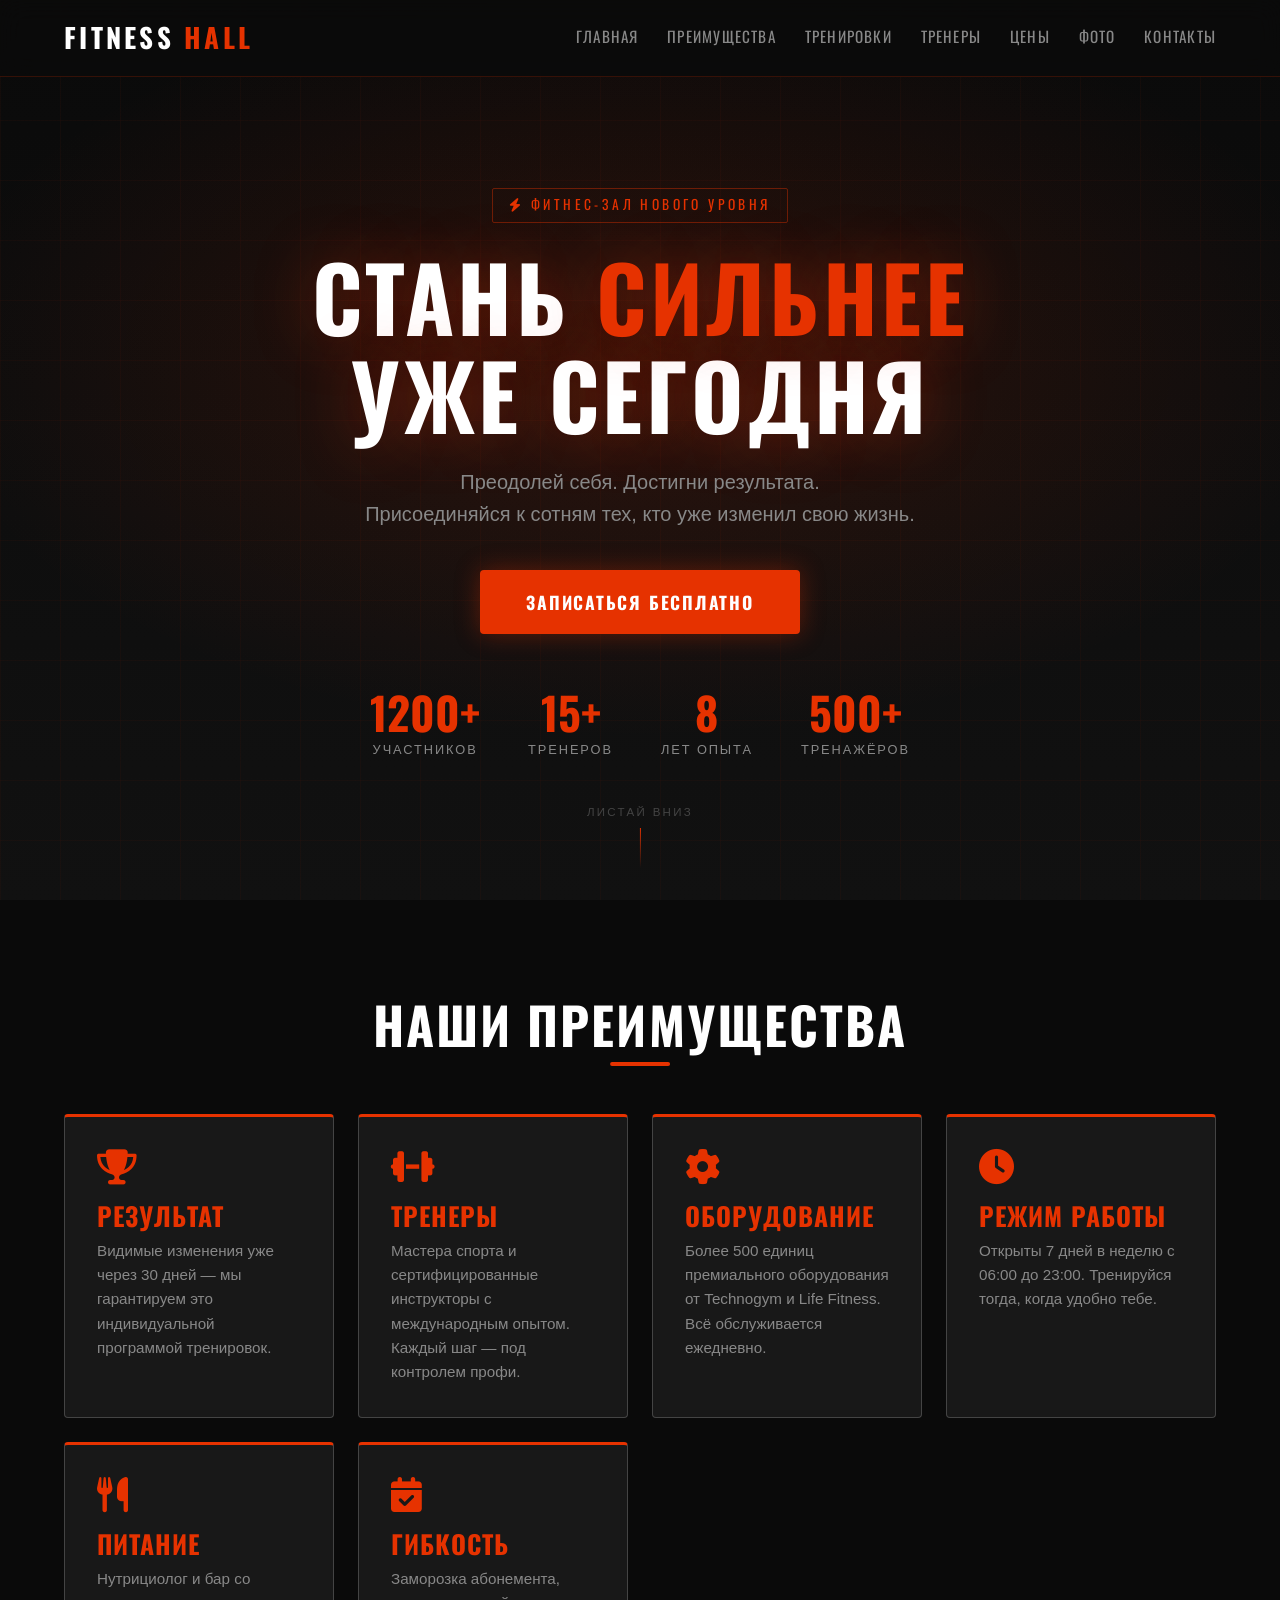
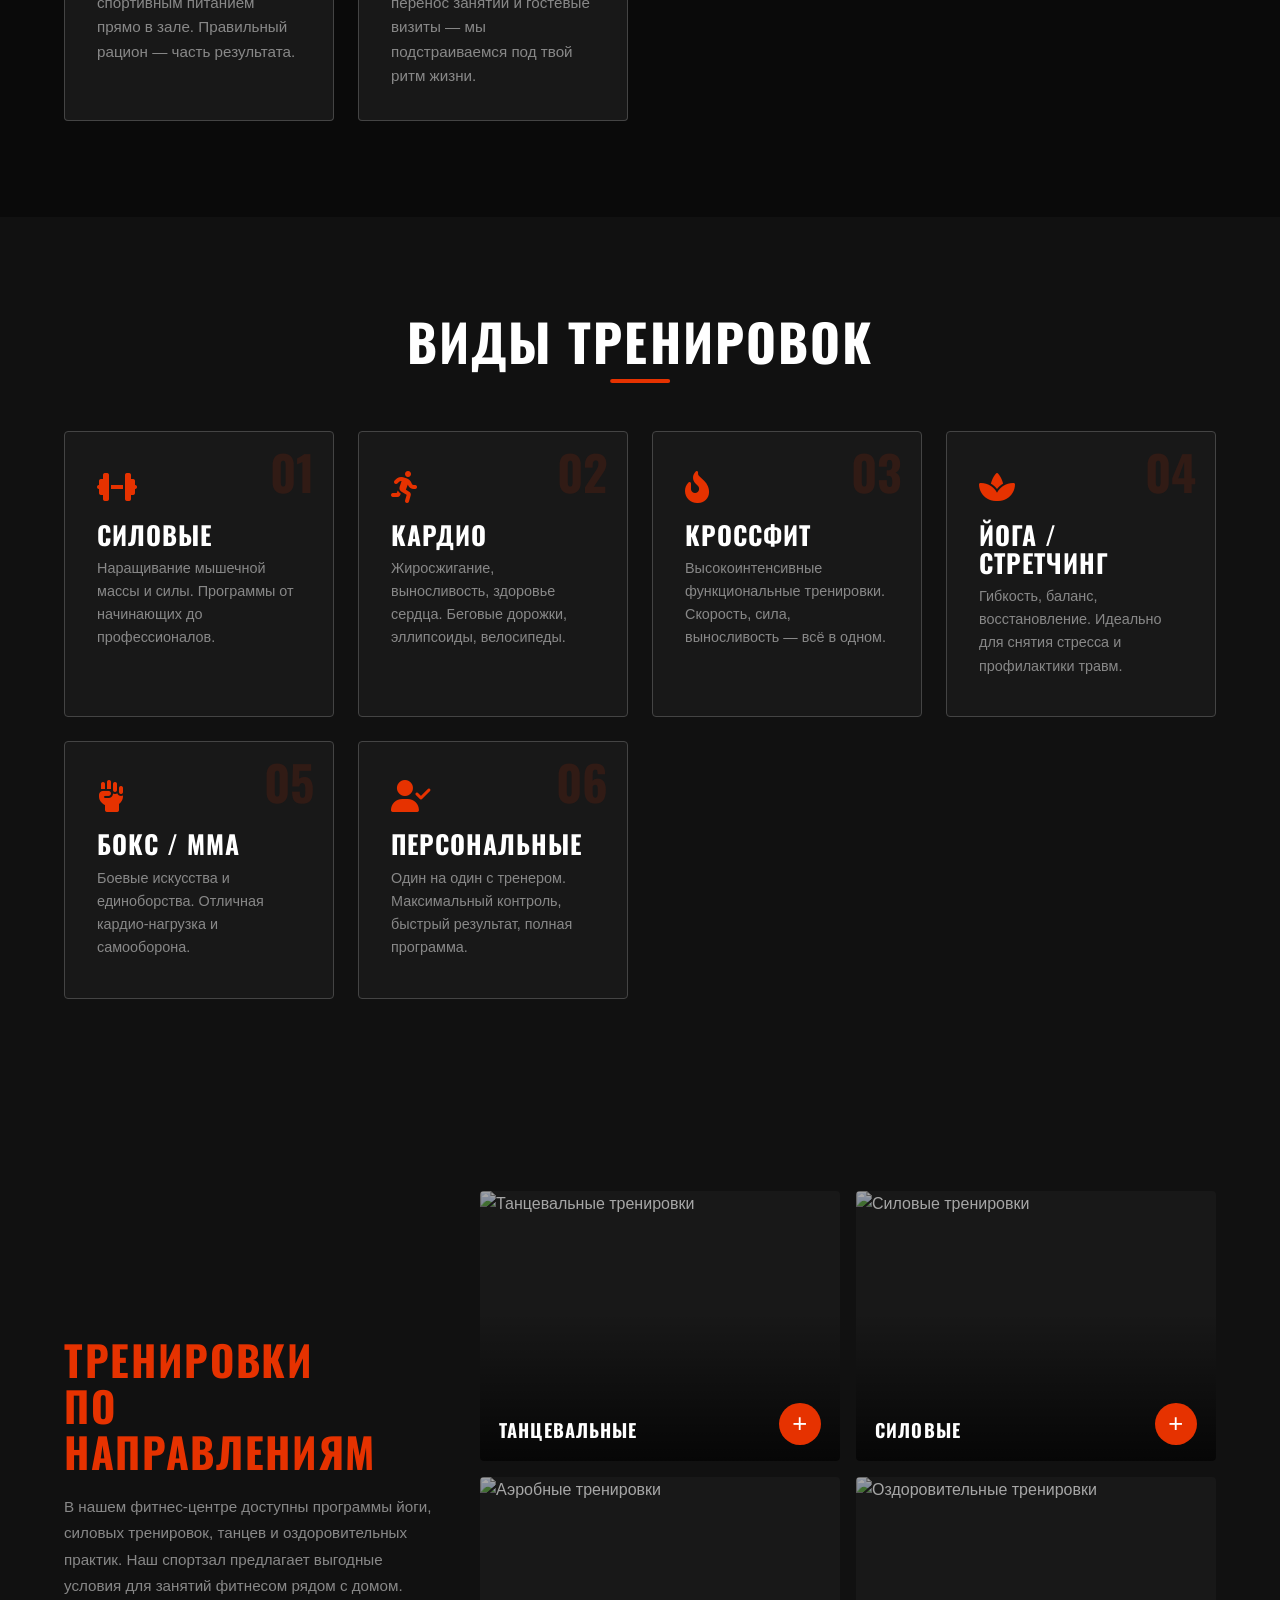
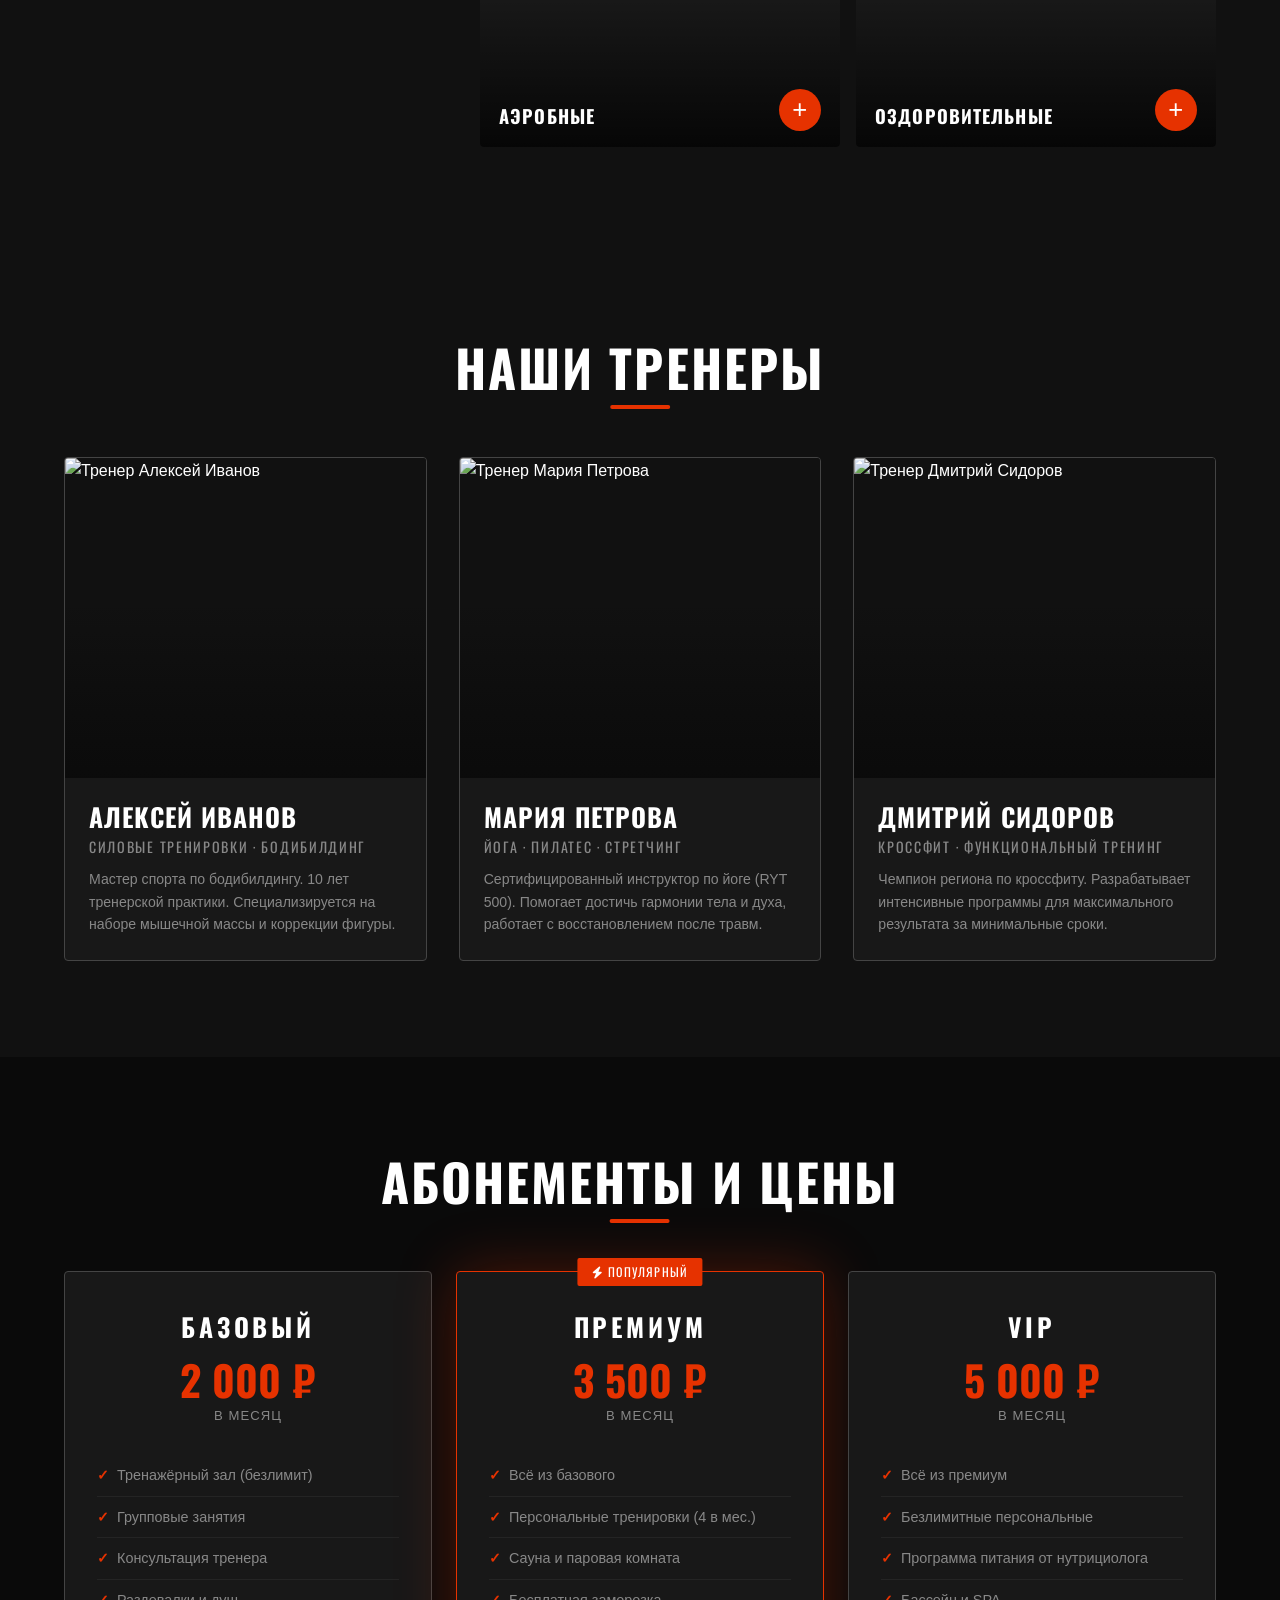
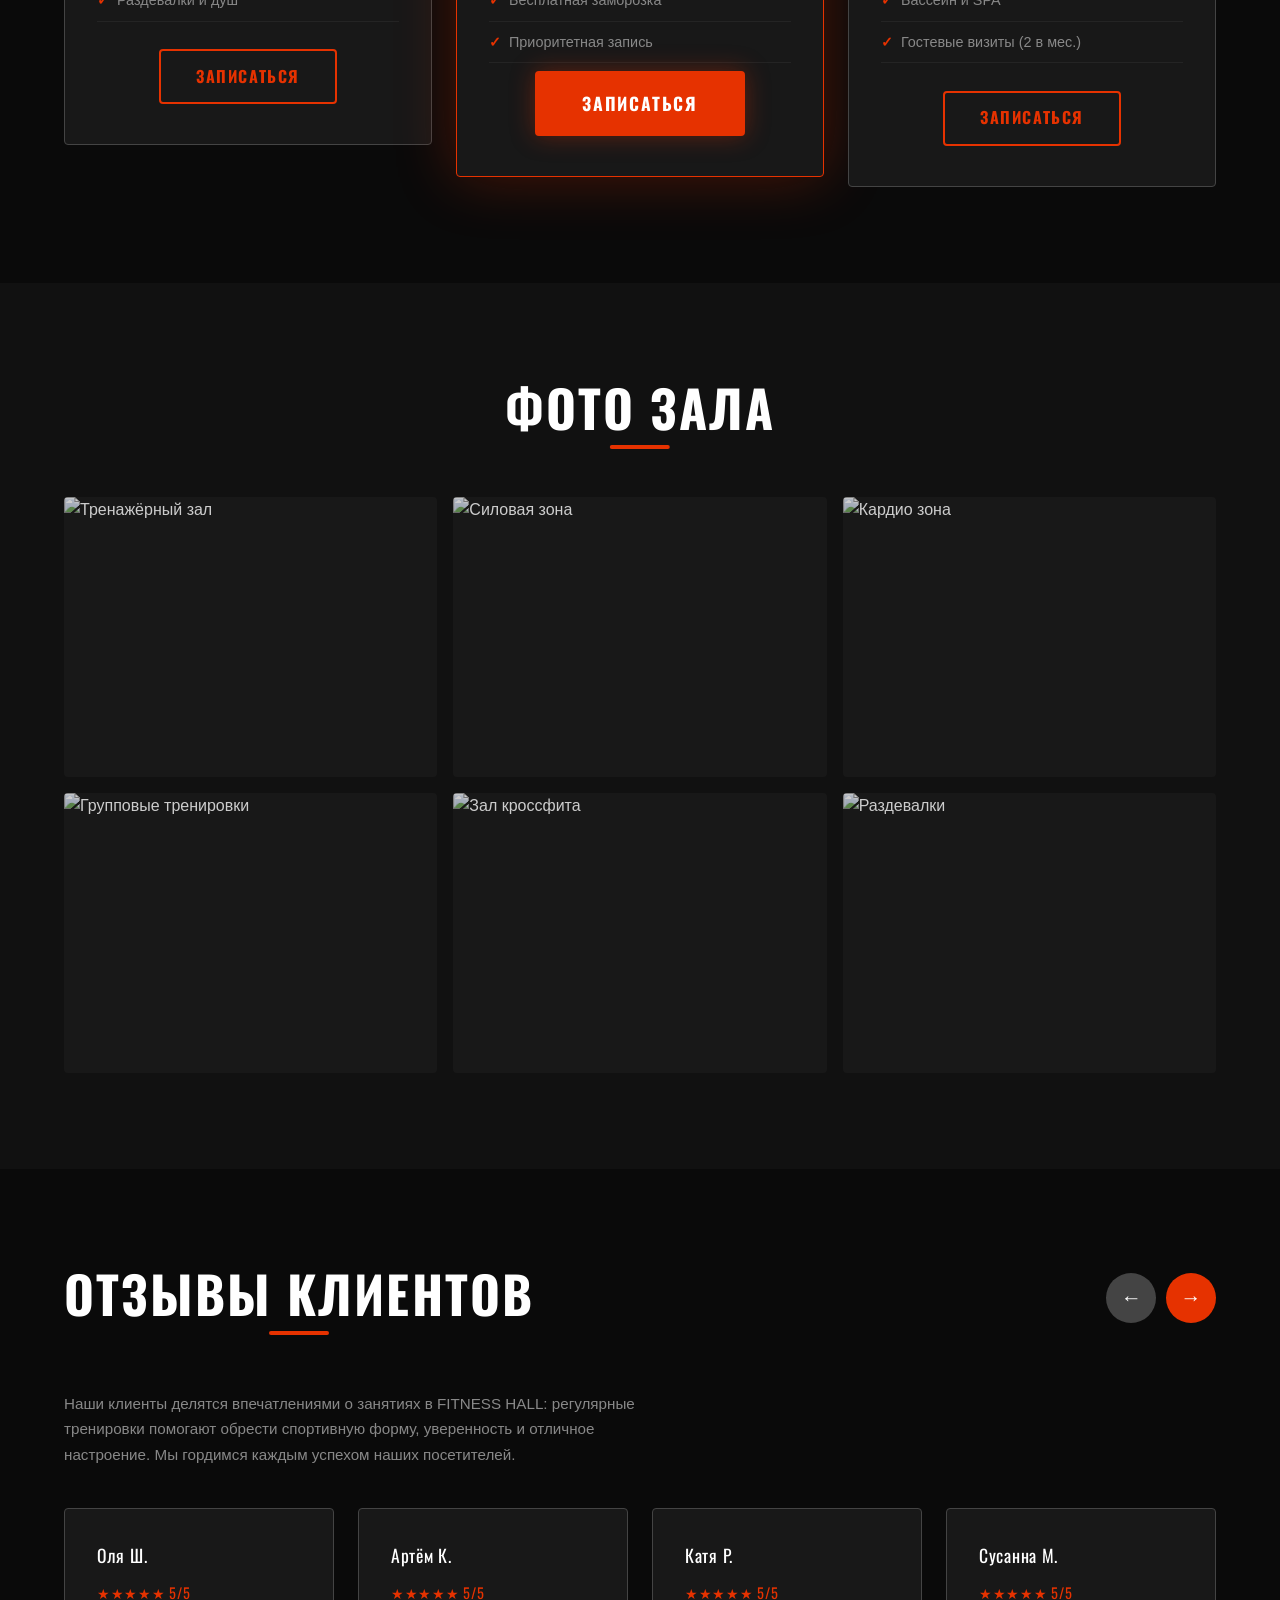
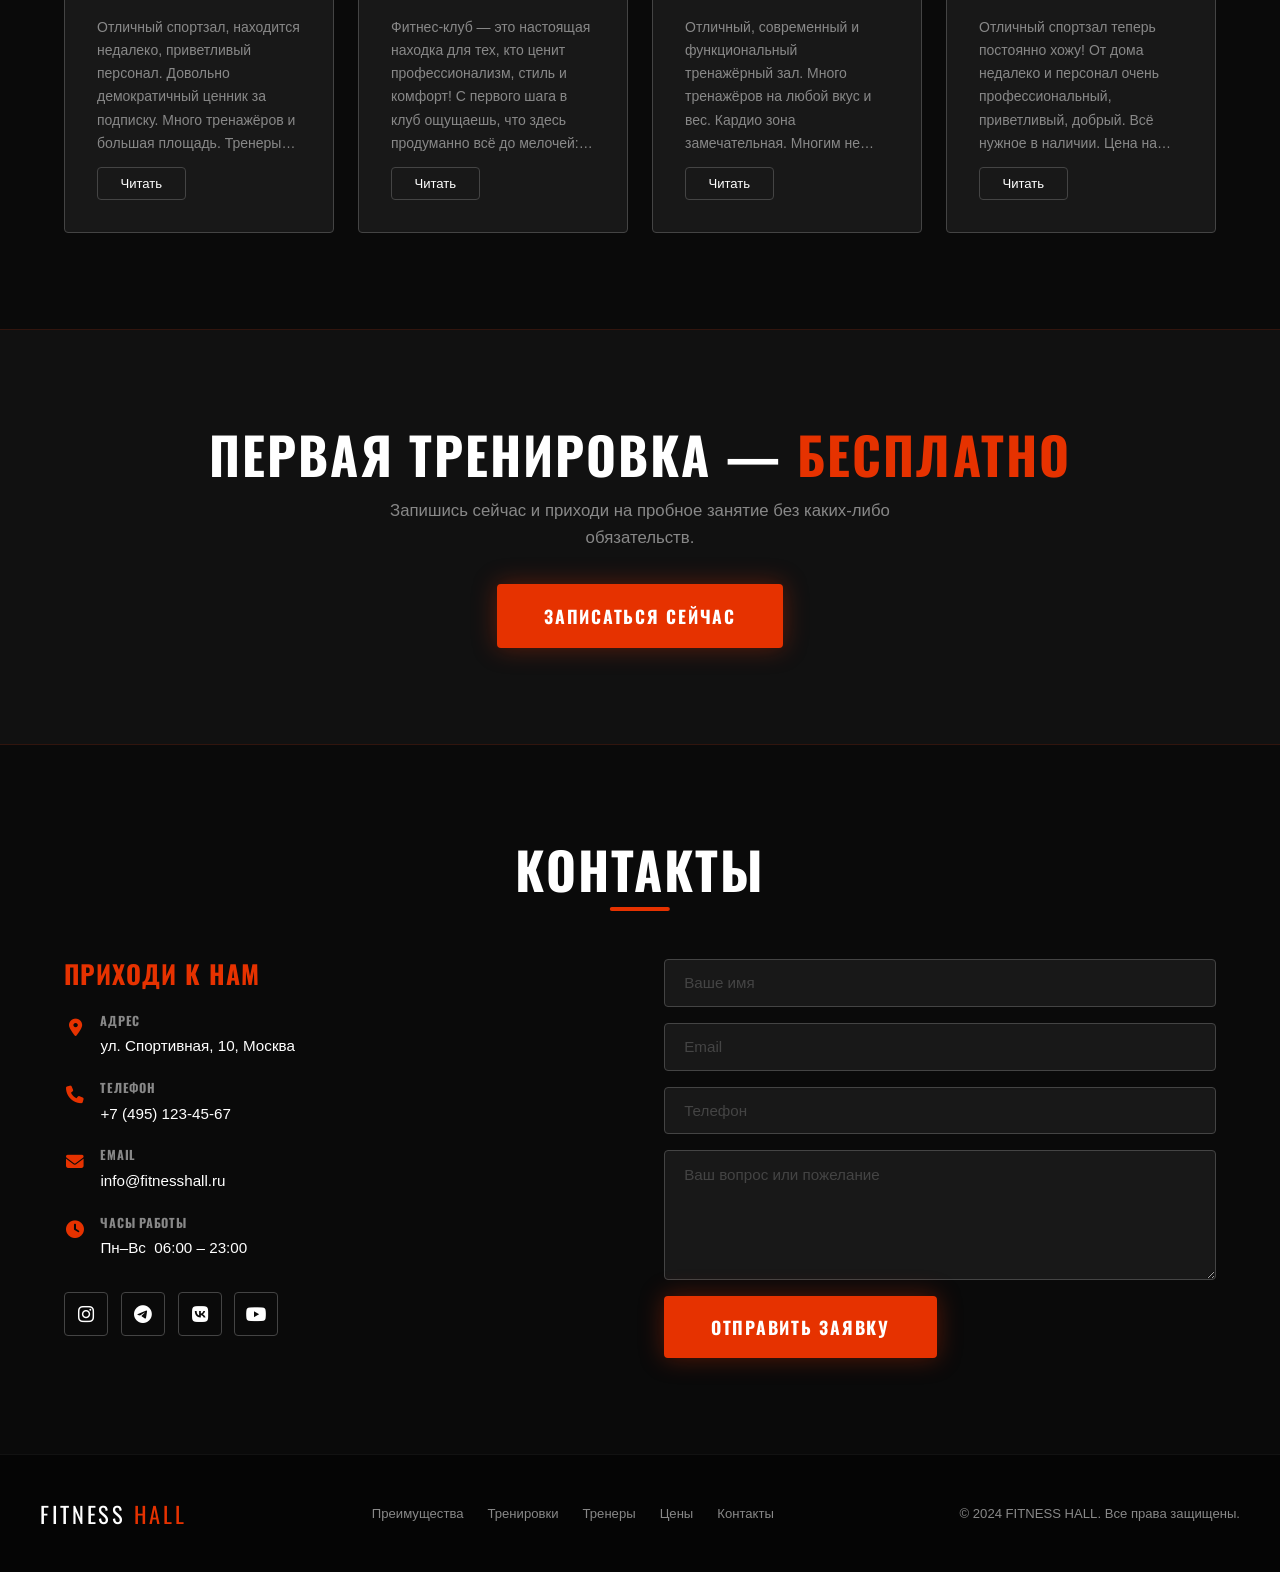
==== commit 737138a3: "Replace emoji with Font Awesome 6 icons Все эмодзи заменены на профессиональные иконки Font Awesome " ====
--- a/index.html
+++ b/index.html
@@ -11,6 +11,8 @@
   <link rel="preconnect" href="https://fonts.gstatic.com" crossorigin />
   <link href="https://fonts.googleapis.com/css2?family=Oswald:wght@400;600;700&display=swap" rel="stylesheet" />
 
+  <!-- Font Awesome 6 Free -->
+  <link rel="stylesheet" href="https://cdnjs.cloudflare.com/ajax/libs/font-awesome/6.5.1/css/all.min.css" />
   <link rel="stylesheet" href="css/styles.css" />
 </head>
 <body>
@@ -46,7 +48,7 @@
   <div class="hero-bg"></div>
 
   <div class="hero-content">
-    <span class="hero-tag">&#9889; Фитнес-зал нового уровня</span>
+    <span class="hero-tag"><i class="fa-solid fa-bolt"></i> Фитнес-зал нового уровня</span>
 
     <h1>СТАНЬ <span class="highlight">СИЛЬНЕЕ</span><br>УЖЕ СЕГОДНЯ</h1>
 
@@ -87,32 +89,32 @@
 
     <div class="advantages-grid">
       <div class="advantage fade-up">
-        <span class="advantage-icon">&#127942;</span>
+        <span class="advantage-icon"><i class="fa-solid fa-trophy"></i></span>
         <h3>РЕЗУЛЬТАТ</h3>
         <p>Видимые изменения уже через 30 дней — мы гарантируем это индивидуальной программой тренировок.</p>
       </div>
       <div class="advantage fade-up">
-        <span class="advantage-icon">&#128170;</span>
+        <span class="advantage-icon"><i class="fa-solid fa-dumbbell"></i></span>
         <h3>ТРЕНЕРЫ</h3>
         <p>Мастера спорта и сертифицированные инструкторы с международным опытом. Каждый шаг — под контролем профи.</p>
       </div>
       <div class="advantage fade-up">
-        <span class="advantage-icon">&#9881;</span>
+        <span class="advantage-icon"><i class="fa-solid fa-gear"></i></span>
         <h3>ОБОРУДОВАНИЕ</h3>
         <p>Более 500 единиц премиального оборудования от Technogym и Life Fitness. Всё обслуживается ежедневно.</p>
       </div>
       <div class="advantage fade-up">
-        <span class="advantage-icon">&#128337;</span>
+        <span class="advantage-icon"><i class="fa-solid fa-clock"></i></span>
         <h3>РЕЖИМ РАБОТЫ</h3>
         <p>Открыты 7 дней в неделю с 06:00 до 23:00. Тренируйся тогда, когда удобно тебе.</p>
       </div>
       <div class="advantage fade-up">
-        <span class="advantage-icon">&#127789;</span>
+        <span class="advantage-icon"><i class="fa-solid fa-utensils"></i></span>
         <h3>ПИТАНИЕ</h3>
         <p>Нутрициолог и бар со спортивным питанием прямо в зале. Правильный рацион — часть результата.</p>
       </div>
       <div class="advantage fade-up">
-        <span class="advantage-icon">&#128197;</span>
+        <span class="advantage-icon"><i class="fa-solid fa-calendar-check"></i></span>
         <h3>ГИБКОСТЬ</h3>
         <p>Заморозка абонемента, перенос занятий и гостевые визиты — мы подстраиваемся под твой ритм жизни.</p>
       </div>
@@ -131,37 +133,37 @@
     <div class="services-grid">
       <div class="service fade-up">
         <span class="service-num">01</span>
-        <span class="service-icon">&#127947;</span>
+        <span class="service-icon"><i class="fa-solid fa-dumbbell"></i></span>
         <h3>СИЛОВЫЕ</h3>
         <p>Наращивание мышечной массы и силы. Программы от начинающих до профессионалов.</p>
       </div>
       <div class="service fade-up">
         <span class="service-num">02</span>
-        <span class="service-icon">&#127939;</span>
+        <span class="service-icon"><i class="fa-solid fa-person-running"></i></span>
         <h3>КАРДИО</h3>
         <p>Жиросжигание, выносливость, здоровье сердца. Беговые дорожки, эллипсоиды, велосипеды.</p>
       </div>
       <div class="service fade-up">
         <span class="service-num">03</span>
-        <span class="service-icon">&#128293;</span>
+        <span class="service-icon"><i class="fa-solid fa-fire-flame-curved"></i></span>
         <h3>КРОССФИТ</h3>
         <p>Высокоинтенсивные функциональные тренировки. Скорость, сила, выносливость — всё в одном.</p>
       </div>
       <div class="service fade-up">
         <span class="service-num">04</span>
-        <span class="service-icon">&#129496;</span>
+        <span class="service-icon"><i class="fa-solid fa-spa"></i></span>
         <h3>ЙОГА / СТРЕТЧИНГ</h3>
         <p>Гибкость, баланс, восстановление. Идеально для снятия стресса и профилактики травм.</p>
       </div>
       <div class="service fade-up">
         <span class="service-num">05</span>
-        <span class="service-icon">&#129354;</span>
+        <span class="service-icon"><i class="fa-solid fa-hand-fist"></i></span>
         <h3>БОКС / MMA</h3>
         <p>Боевые искусства и единоборства. Отличная кардио-нагрузка и самооборона.</p>
       </div>
       <div class="service fade-up">
         <span class="service-num">06</span>
-        <span class="service-icon">&#127952;</span>
+        <span class="service-icon"><i class="fa-solid fa-user-check"></i></span>
         <h3>ПЕРСОНАЛЬНЫЕ</h3>
         <p>Один на один с тренером. Максимальный контроль, быстрый результат, полная программа.</p>
       </div>
@@ -321,7 +323,7 @@
       </div>
 
       <div class="price-card featured fade-up">
-        <span class="badge">&#9889; ПОПУЛЯРНЫЙ</span>
+        <span class="badge"><i class="fa-solid fa-bolt"></i> ПОПУЛЯРНЫЙ</span>
         <h3>ПРЕМИУМ</h3>
         <p class="price">3 500 ₽</p>
         <p class="price-period">в месяц</p>
@@ -500,28 +502,28 @@
         <h3>ПРИХОДИ К НАМ</h3>
 
         <div class="contact-row">
-          <span class="contact-row-icon">&#128205;</span>
+          <span class="contact-row-icon"><i class="fa-solid fa-location-dot"></i></span>
           <div class="contact-row-text">
             <strong>Адрес</strong>
             <span>ул. Спортивная, 10, Москва</span>
           </div>
         </div>
         <div class="contact-row">
-          <span class="contact-row-icon">&#128222;</span>
+          <span class="contact-row-icon"><i class="fa-solid fa-phone"></i></span>
           <div class="contact-row-text">
             <strong>Телефон</strong>
             <span>+7 (495) 123-45-67</span>
           </div>
         </div>
         <div class="contact-row">
-          <span class="contact-row-icon">&#128140;</span>
+          <span class="contact-row-icon"><i class="fa-solid fa-envelope"></i></span>
           <div class="contact-row-text">
             <strong>Email</strong>
             <span>info@fitnesshall.ru</span>
           </div>
         </div>
         <div class="contact-row">
-          <span class="contact-row-icon">&#128336;</span>
+          <span class="contact-row-icon"><i class="fa-solid fa-clock"></i></span>
           <div class="contact-row-text">
             <strong>Часы работы</strong>
             <span>Пн–Вс &nbsp;06:00 – 23:00</span>
@@ -529,10 +531,10 @@
         </div>
 
         <div class="social-links">
-          <a class="social-link" href="#" aria-label="Instagram" title="Instagram">&#128247;</a>
-          <a class="social-link" href="#" aria-label="Telegram" title="Telegram">&#9992;</a>
-          <a class="social-link" href="#" aria-label="ВКонтакте" title="ВКонтакте">&#128172;</a>
-          <a class="social-link" href="#" aria-label="YouTube" title="YouTube">&#9654;</a>
+          <a class="social-link" href="#" aria-label="Instagram" title="Instagram"><i class="fa-brands fa-instagram"></i></a>
+          <a class="social-link" href="#" aria-label="Telegram" title="Telegram"><i class="fa-brands fa-telegram"></i></a>
+          <a class="social-link" href="#" aria-label="ВКонтакте" title="ВКонтакте"><i class="fa-brands fa-vk"></i></a>
+          <a class="social-link" href="#" aria-label="YouTube" title="YouTube"><i class="fa-brands fa-youtube"></i></a>
         </div>
       </div>
 
@@ -575,7 +577,7 @@
   <div class="modal">
     <button class="modal-close" aria-label="Закрыть">&times;</button>
 
-    <h3>&#9889; ЗАПИСАТЬСЯ</h3>
+    <h3><i class="fa-solid fa-bolt"></i> ЗАПИСАТЬСЯ</h3>
     <p>Оставьте контакты — мы перезвоним в течение 15 минут и подберём удобное время.</p>
 
     <form class="contact-form modal-form" novalidate>
--- a/css/styles.css
+++ b/css/styles.css
@@ -371,9 +371,11 @@
 }
 
 .advantage-icon {
-  font-size: 2.4rem;
+  font-size: 2.2rem;
   margin-bottom: 1rem;
   display: block;
+  color: var(--accent);
+  line-height: 1;
 }
 
 .advantage h3 {
@@ -433,6 +435,8 @@
   font-size: 2rem;
   margin-bottom: 1rem;
   display: block;
+  color: var(--accent);
+  line-height: 1;
 }
 
 .service h3 { color: var(--white); margin-bottom: 0.6rem; }
@@ -679,9 +683,12 @@
 }
 
 .contact-row-icon {
-  font-size: 1.2rem;
-  margin-top: 2px;
+  font-size: 1.1rem;
+  margin-top: 3px;
   flex-shrink: 0;
+  color: var(--accent);
+  width: 22px;
+  text-align: center;
 }
 
 .contact-row-text strong {
@@ -1041,8 +1048,8 @@
   border: 1px solid var(--gray2);
   border-radius: var(--radius);
   padding: 2rem;
-  min-width: calc(25% - 1.125rem);
-  flex-shrink: 0;
+  flex: 0 0 auto;
+  width: 280px; /* overridden by JS */
   display: flex;
   flex-direction: column;
   gap: 0.75rem;
@@ -1111,7 +1118,7 @@
   .contacts-content { grid-template-columns: 1fr; }
   .price-card.featured { transform: scale(1); }
   .directions-layout { grid-template-columns: 1fr; }
-  .review-card { min-width: calc(50% - 0.75rem); }
+  /* review-card widths set by JS */
 }
 
 @media (max-width: 700px) {
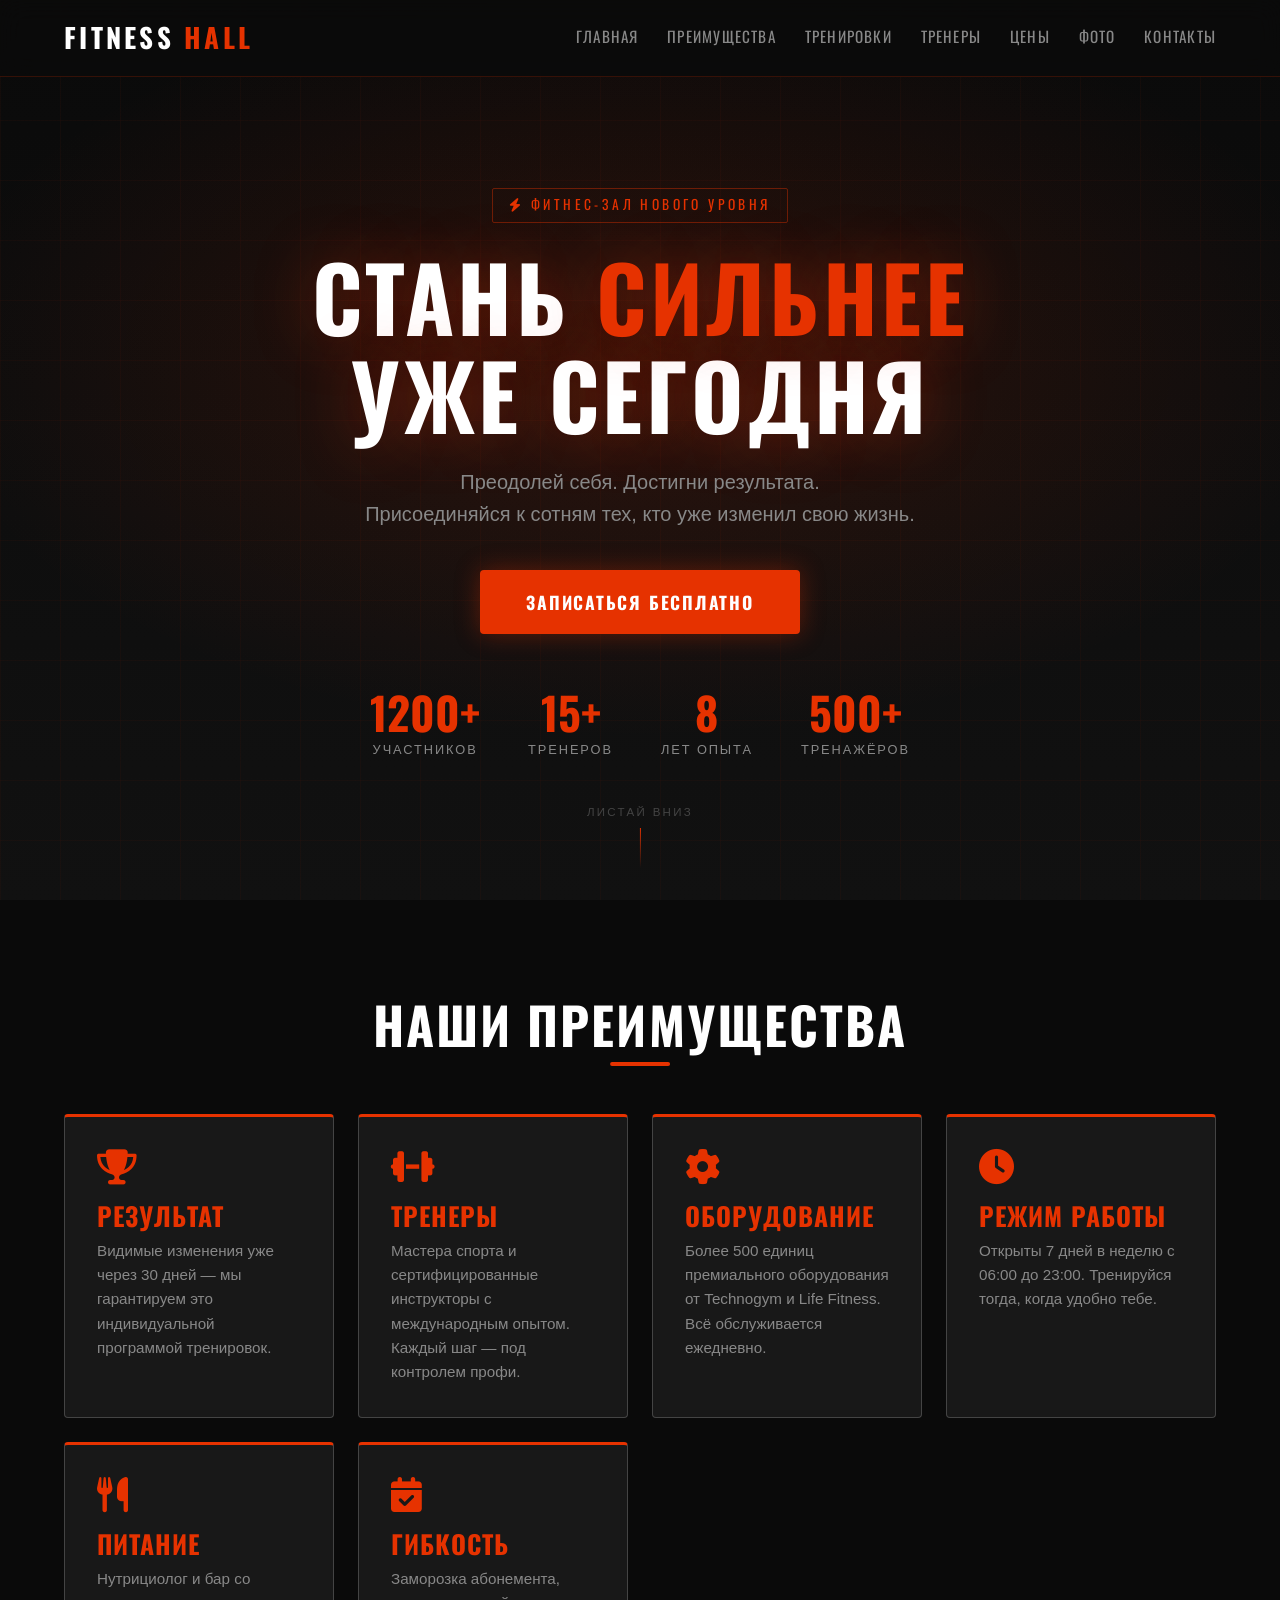
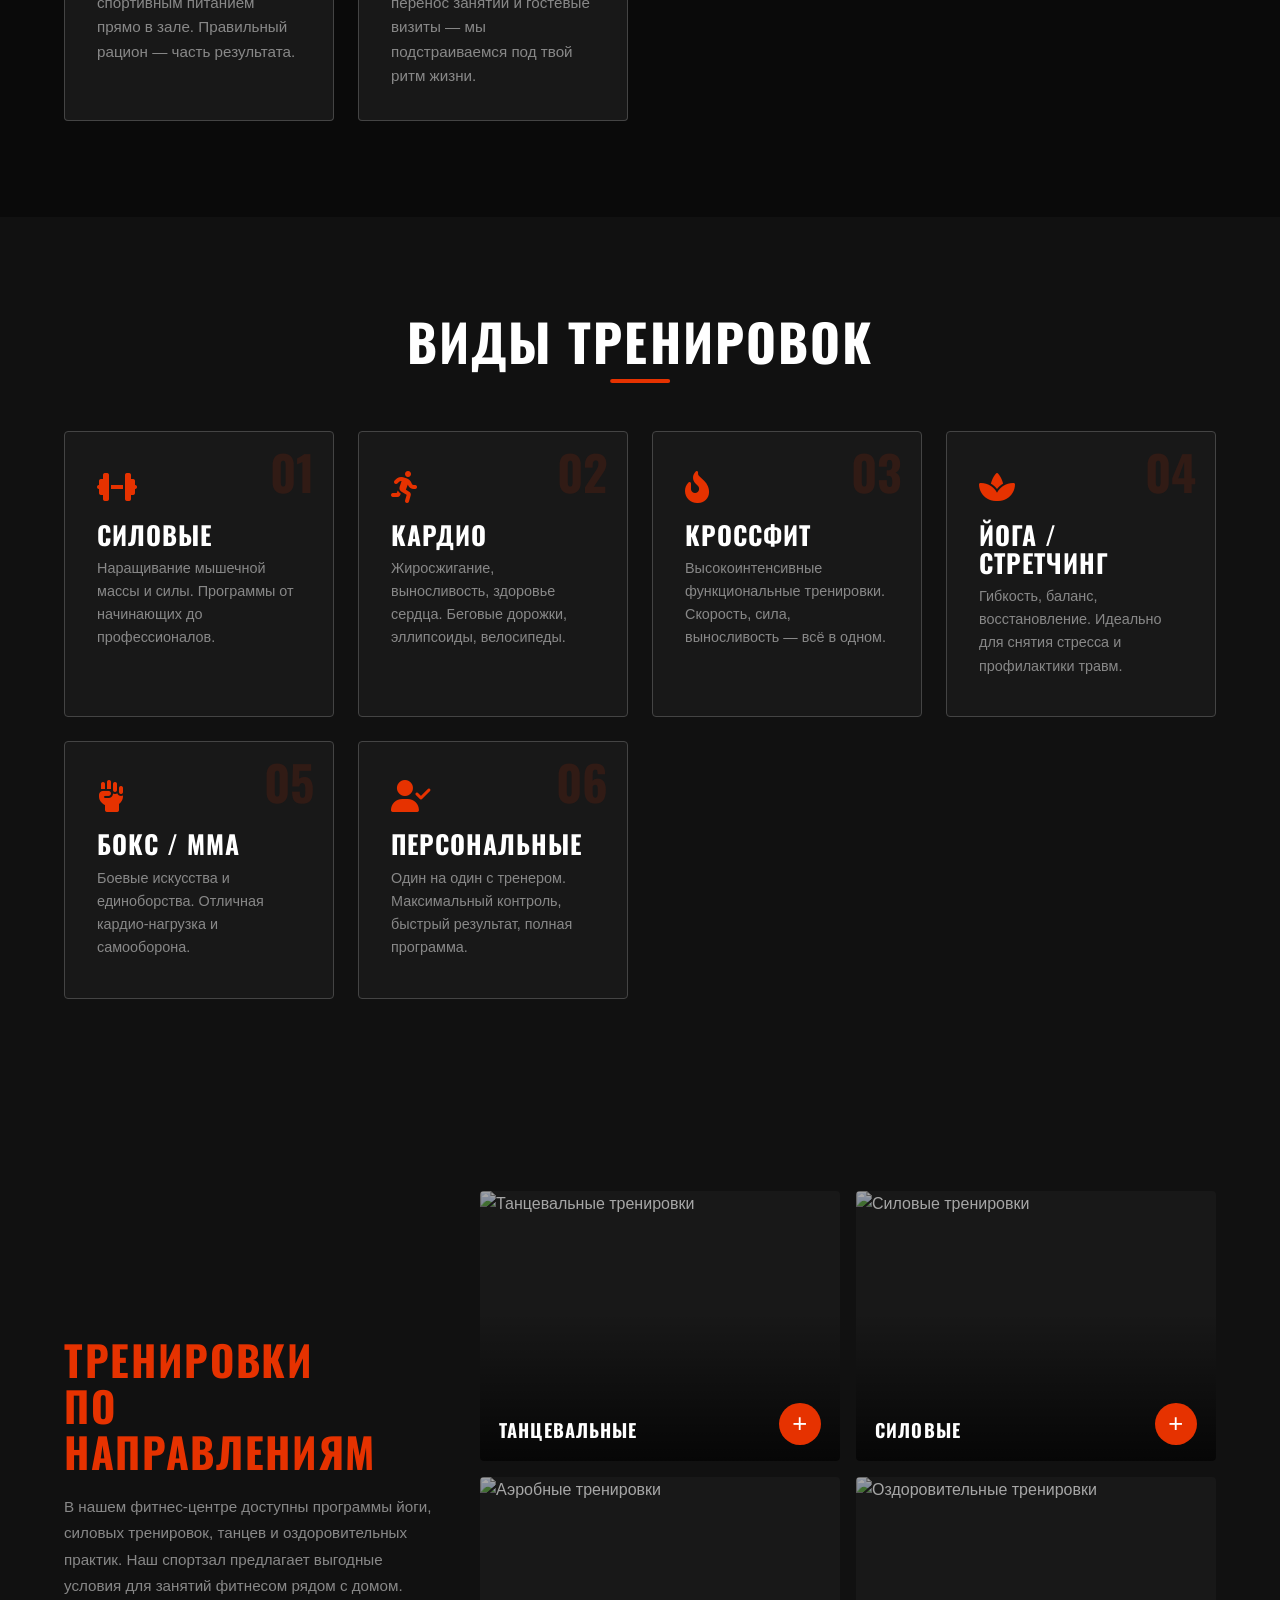
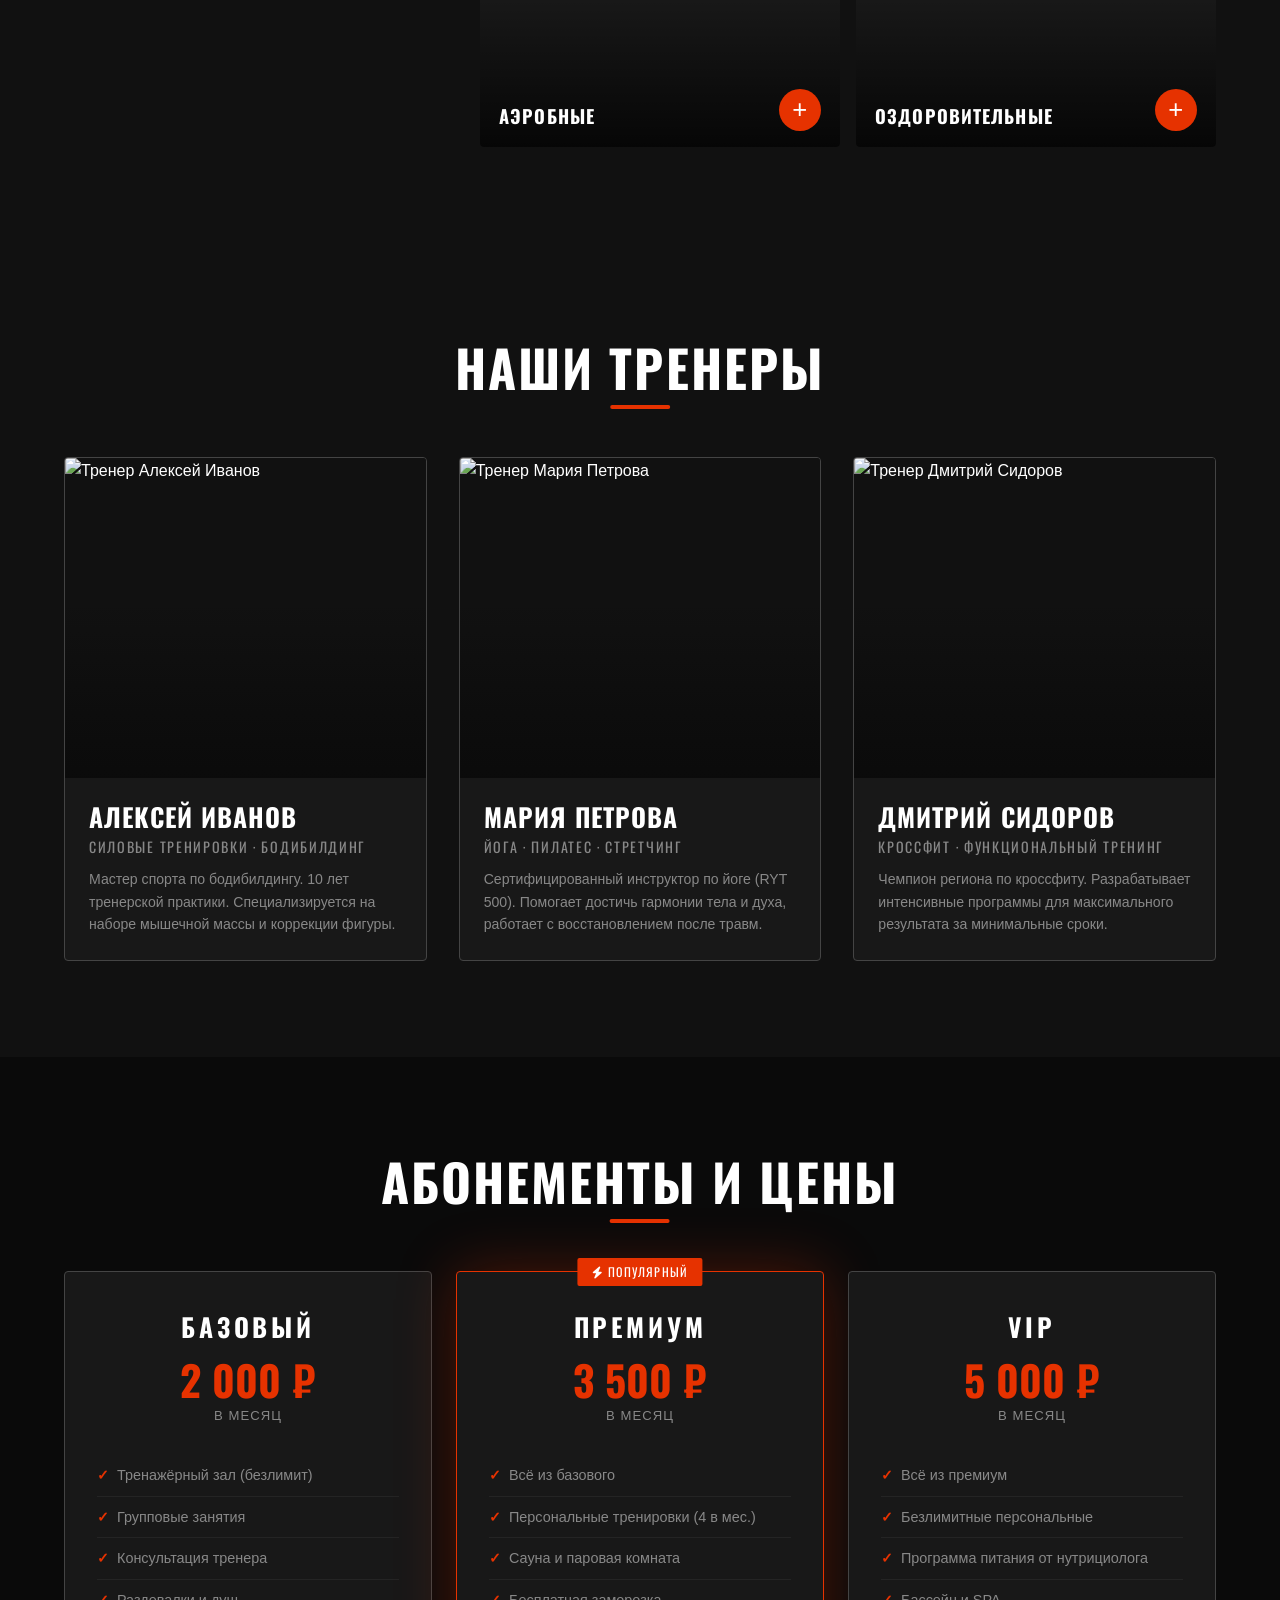
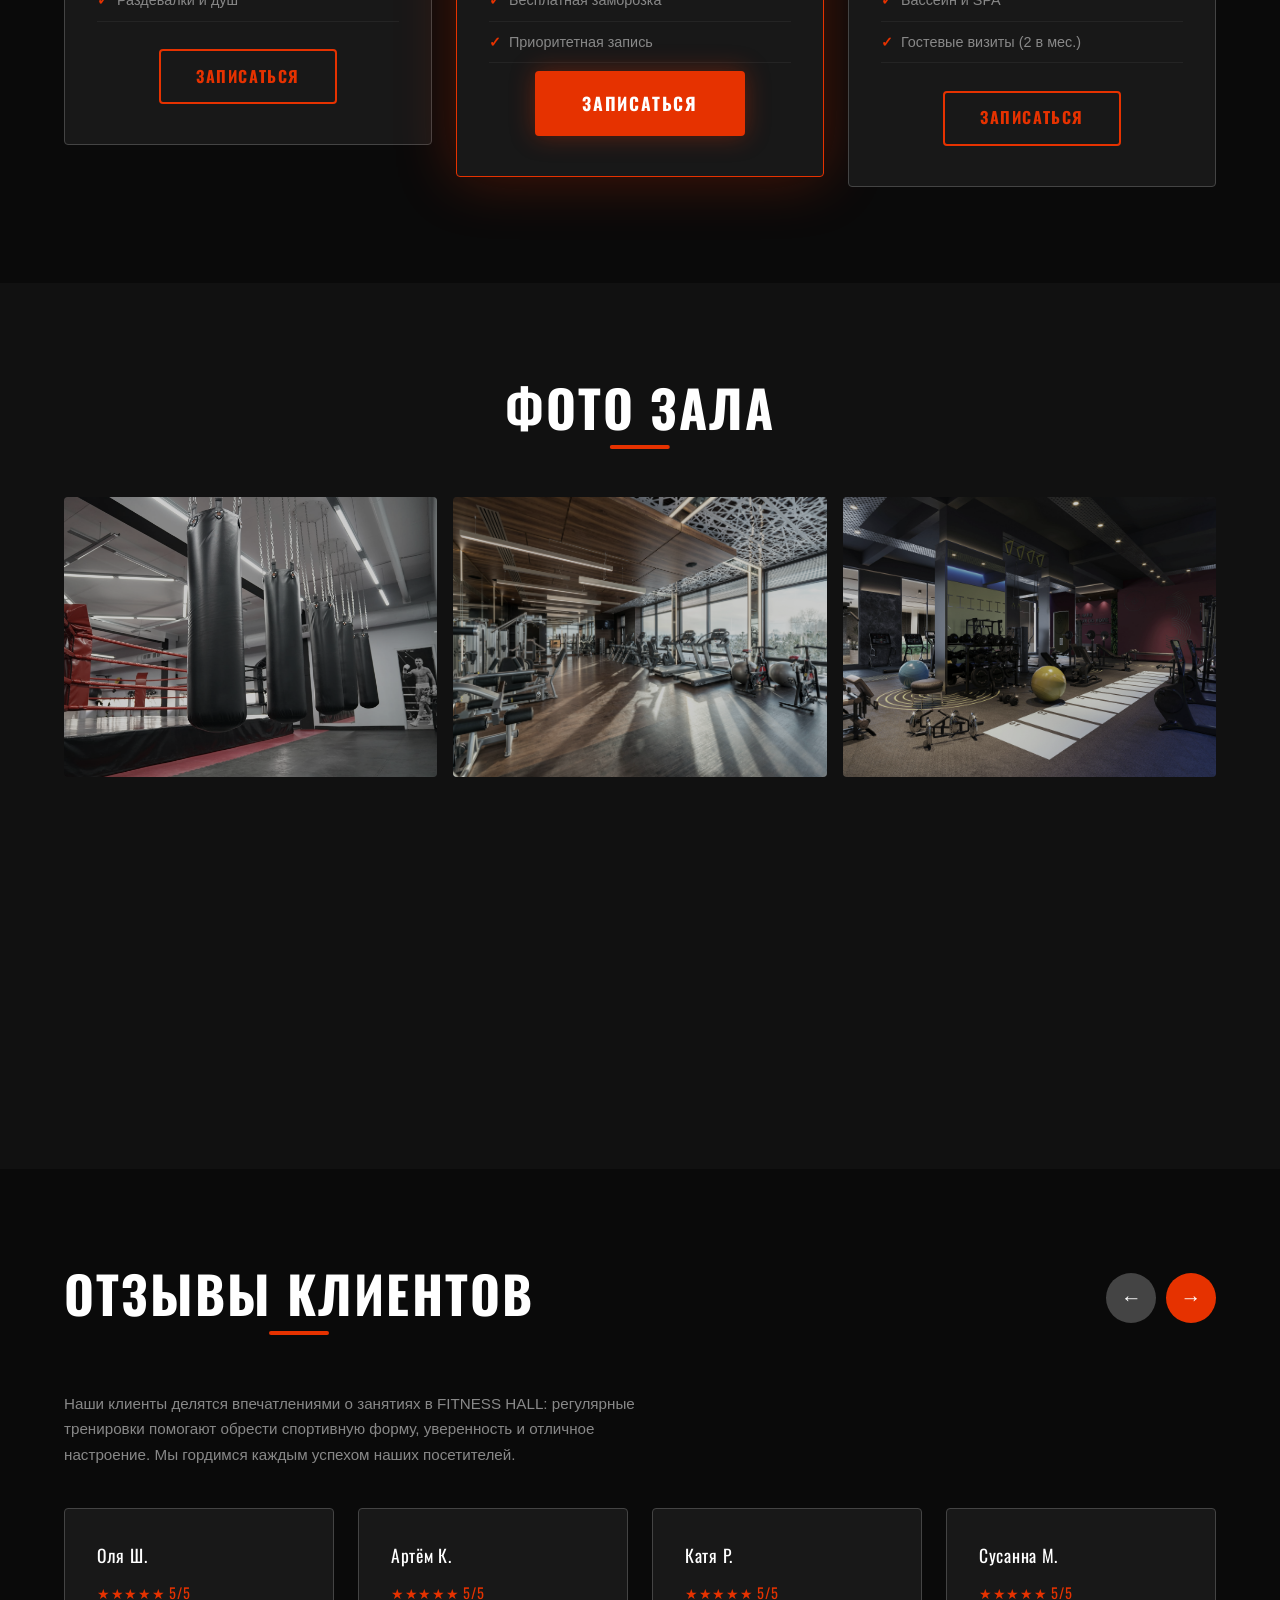
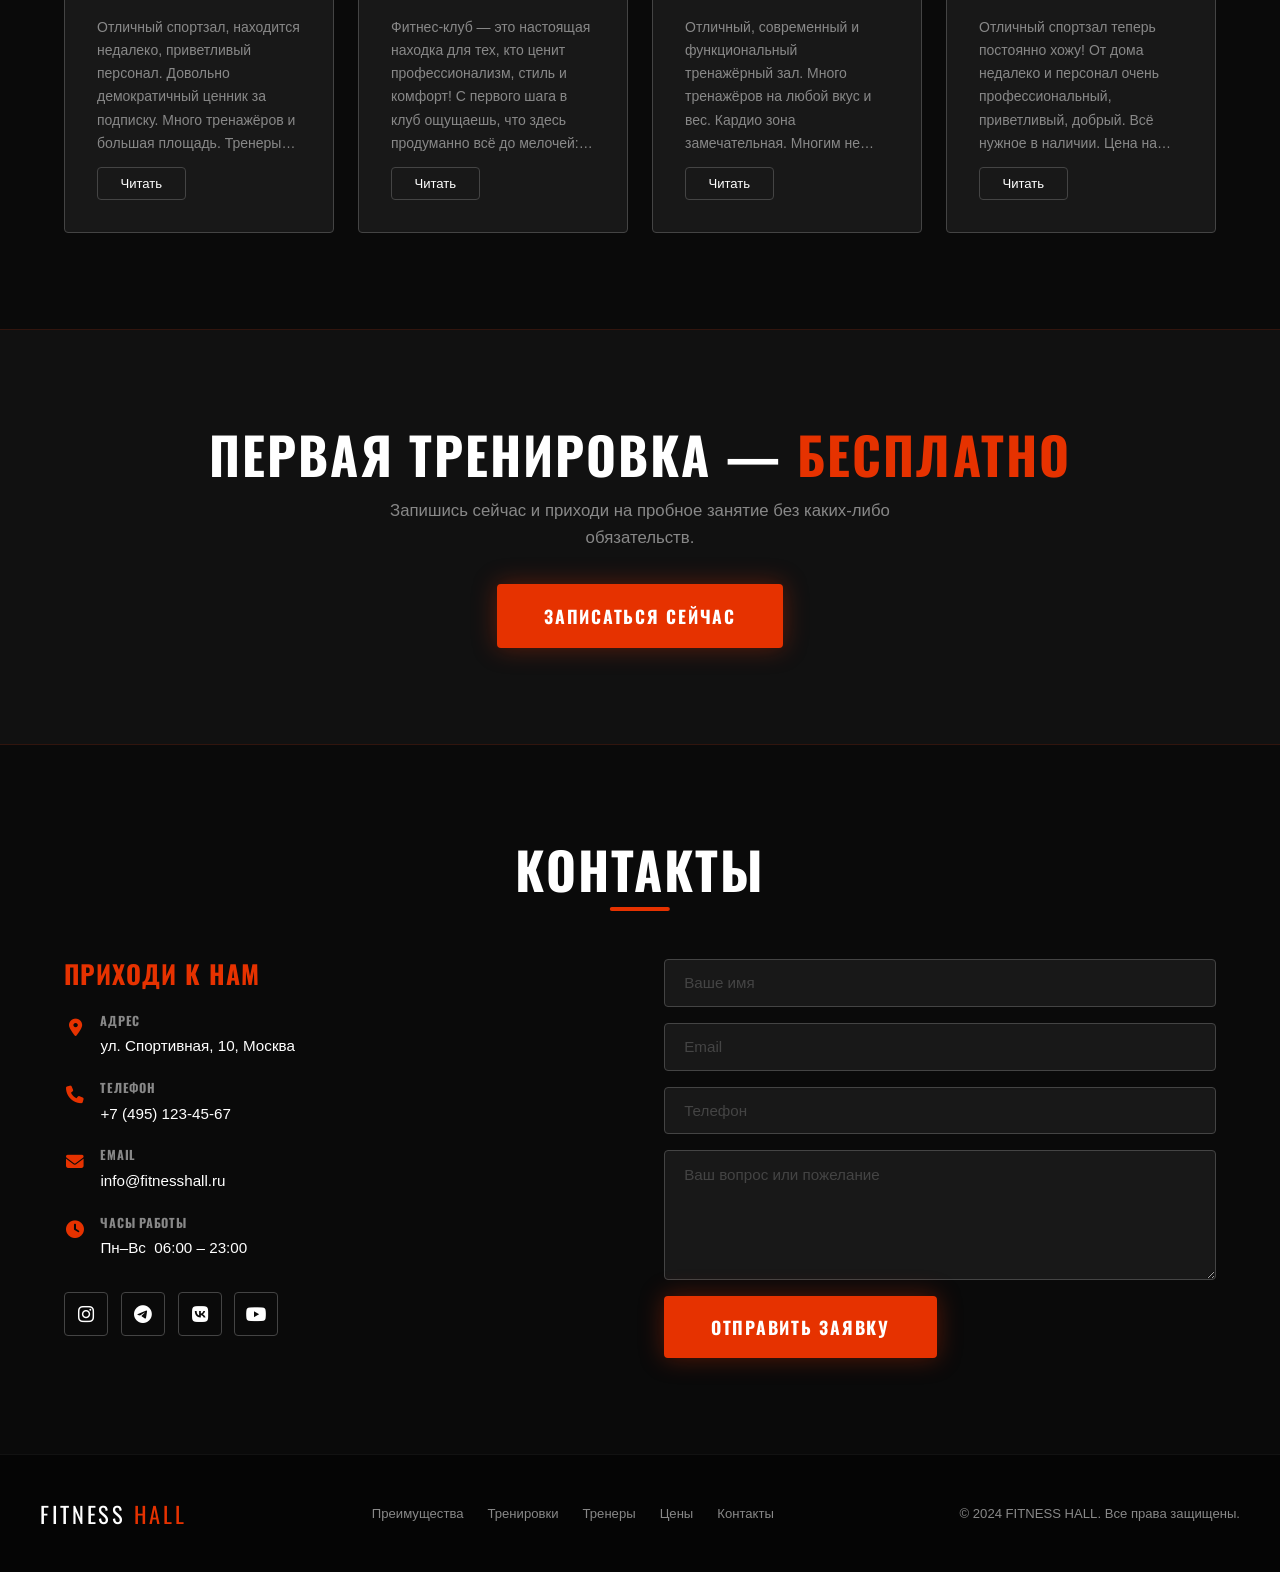
==== commit 9e7096ff: "Replace gallery with local images Заменены все 6 фото галереи: убраны внешние Unsplash-ссылки, добав" ====
--- a/index.html
+++ b/index.html
@@ -365,46 +365,22 @@
 
     <div class="gallery-grid">
       <div class="gallery-item fade-up">
-        <img
-          src="https://images.unsplash.com/photo-1558618666-fcd25c85cd64?w=600&h=450&fit=crop&q=80"
-          alt="Тренажёрный зал"
-          loading="lazy"
-        />
+        <img src="images/dsc04409-min.jpg" alt="Фото зала" loading="lazy" />
       </div>
       <div class="gallery-item fade-up">
-        <img
-          src="https://images.unsplash.com/photo-1534438327276-14e5300c3a48?w=600&h=450&fit=crop&q=80"
-          alt="Силовая зона"
-          loading="lazy"
-        />
+        <img src="images/pexels-artbovich-7031705.jpg" alt="Тренировка" loading="lazy" />
       </div>
       <div class="gallery-item fade-up">
-        <img
-          src="https://images.unsplash.com/photo-1571902943202-507ec2618e8f?w=600&h=450&fit=crop&q=80"
-          alt="Кардио зона"
-          loading="lazy"
-        />
+        <img src="images/pexels-eyecon-design-500632474-17211446.jpg" alt="Силовая зона" loading="lazy" />
       </div>
       <div class="gallery-item fade-up">
-        <img
-          src="https://images.unsplash.com/photo-1517836357463-d25dfeac3438?w=600&h=450&fit=crop&q=80"
-          alt="Групповые тренировки"
-          loading="lazy"
-        />
+        <img src="images/pexels-fire-flintq8.jpg" alt="Кардио" loading="lazy" />
       </div>
       <div class="gallery-item fade-up">
-        <img
-          src="https://images.unsplash.com/photo-1574680096145-d05b474e2155?w=600&h=450&fit=crop&q=80"
-          alt="Зал кроссфита"
-          loading="lazy"
-        />
+        <img src="images/orig.jfif" alt="Зал" loading="lazy" />
       </div>
       <div class="gallery-item fade-up">
-        <img
-          src="https://images.unsplash.com/photo-1540497077202-7c8a3999166f?w=600&h=450&fit=crop&q=80"
-          alt="Раздевалки"
-          loading="lazy"
-        />
+        <img src="images/photo-1637666218229-1fe0a9419267.avif" alt="Тренажёрный зал" loading="lazy" />
       </div>
     </div>
   </div>
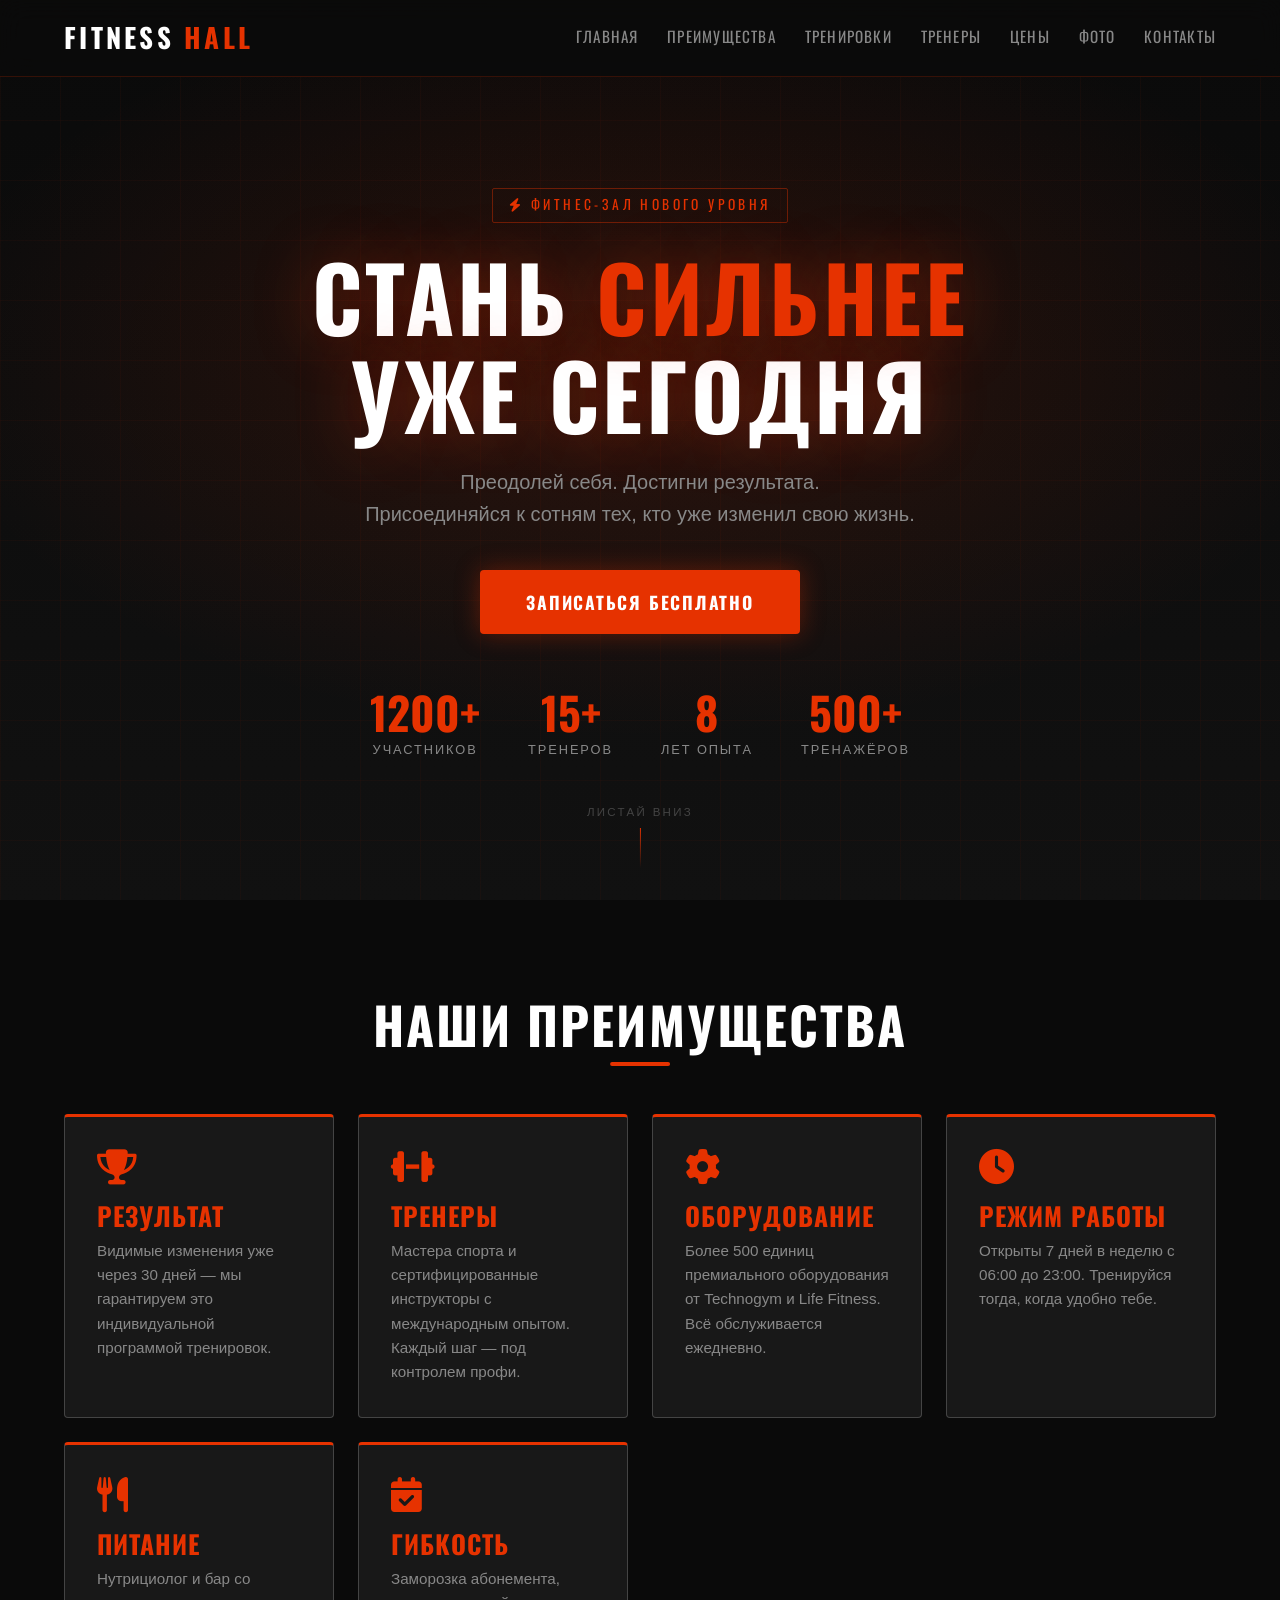
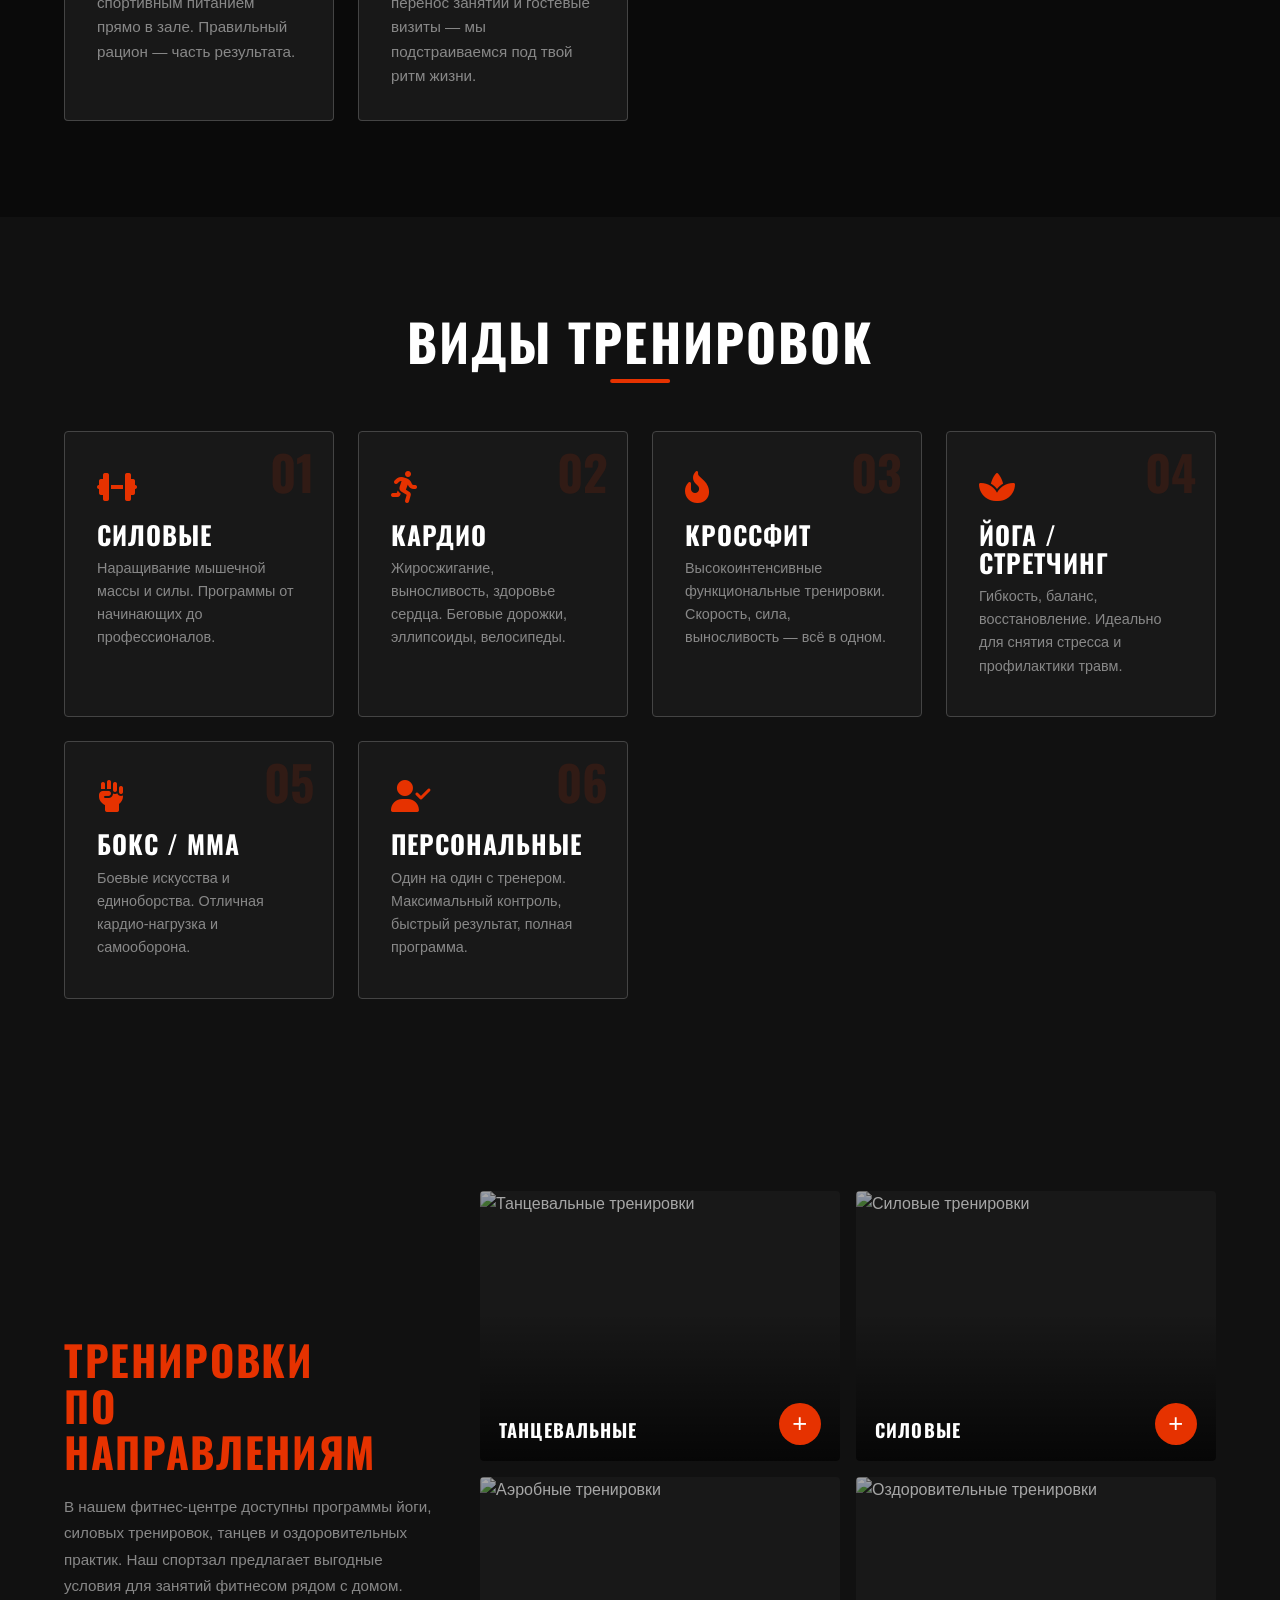
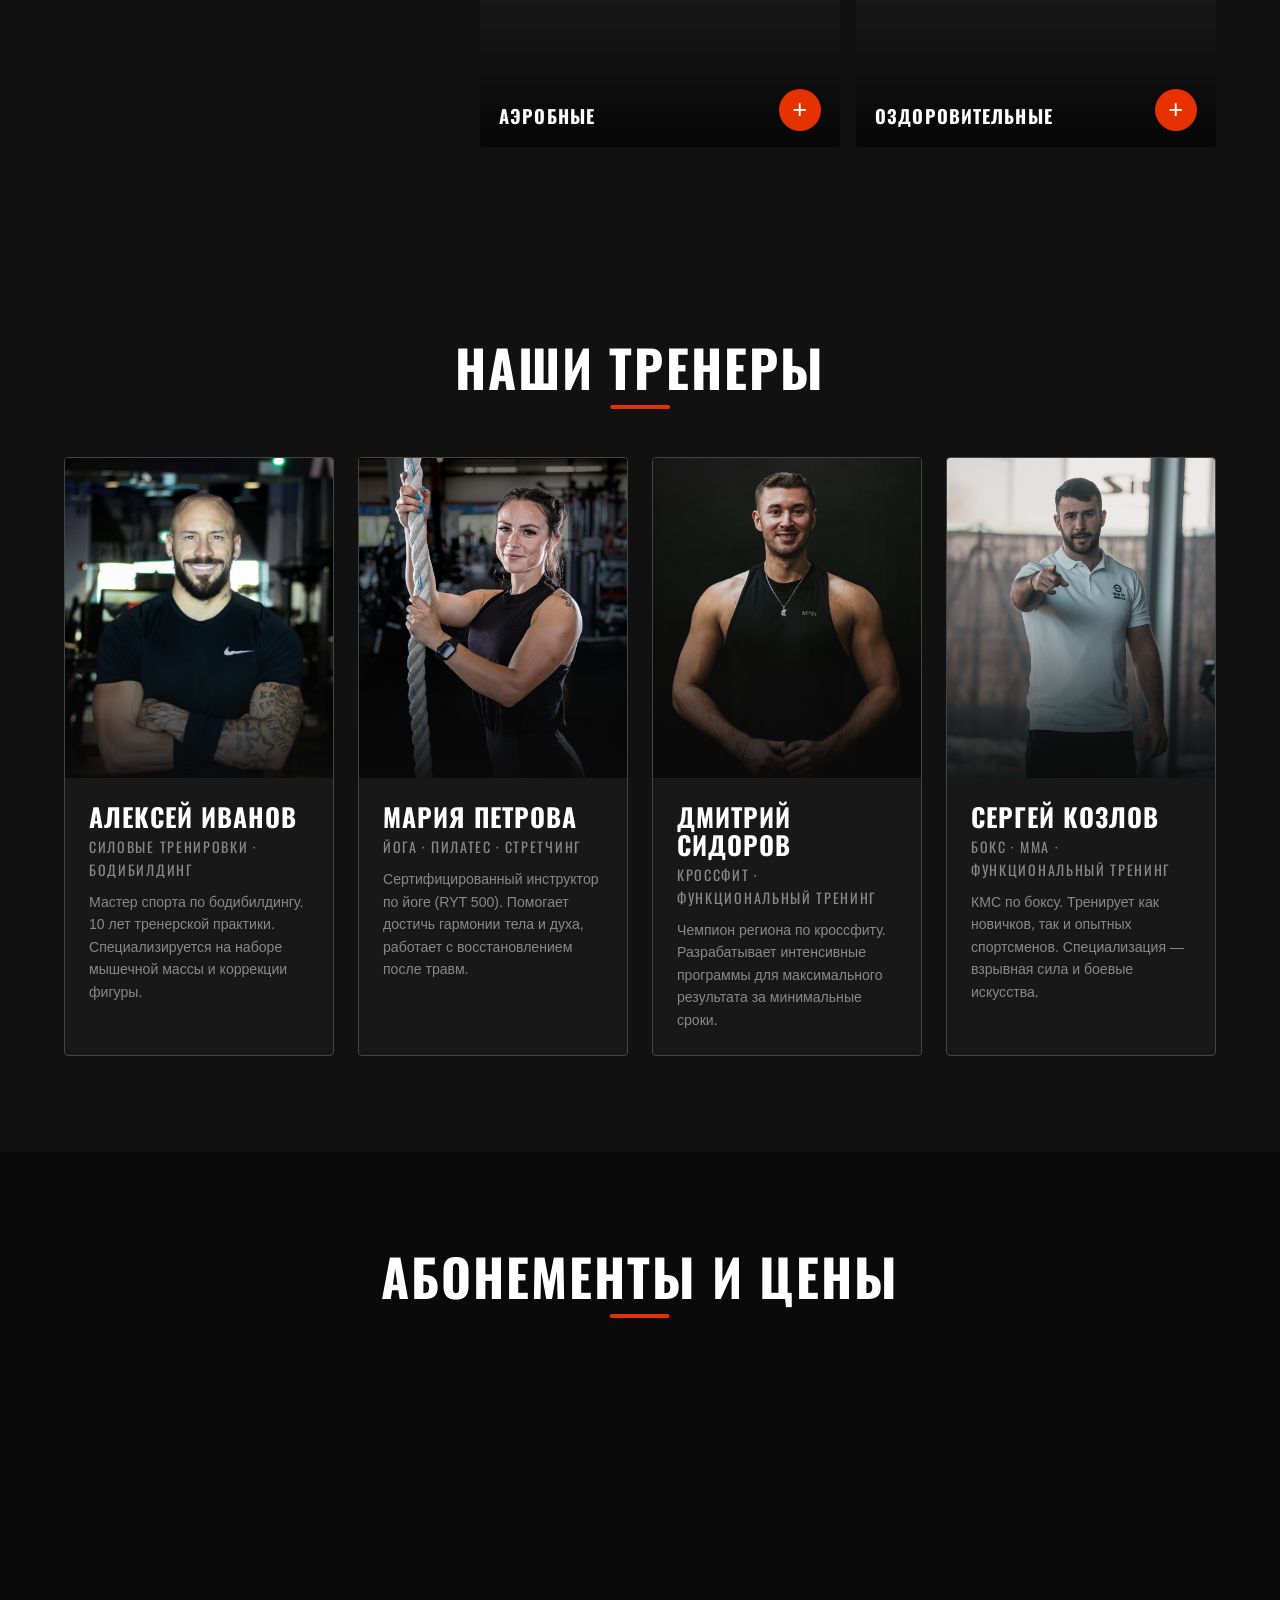
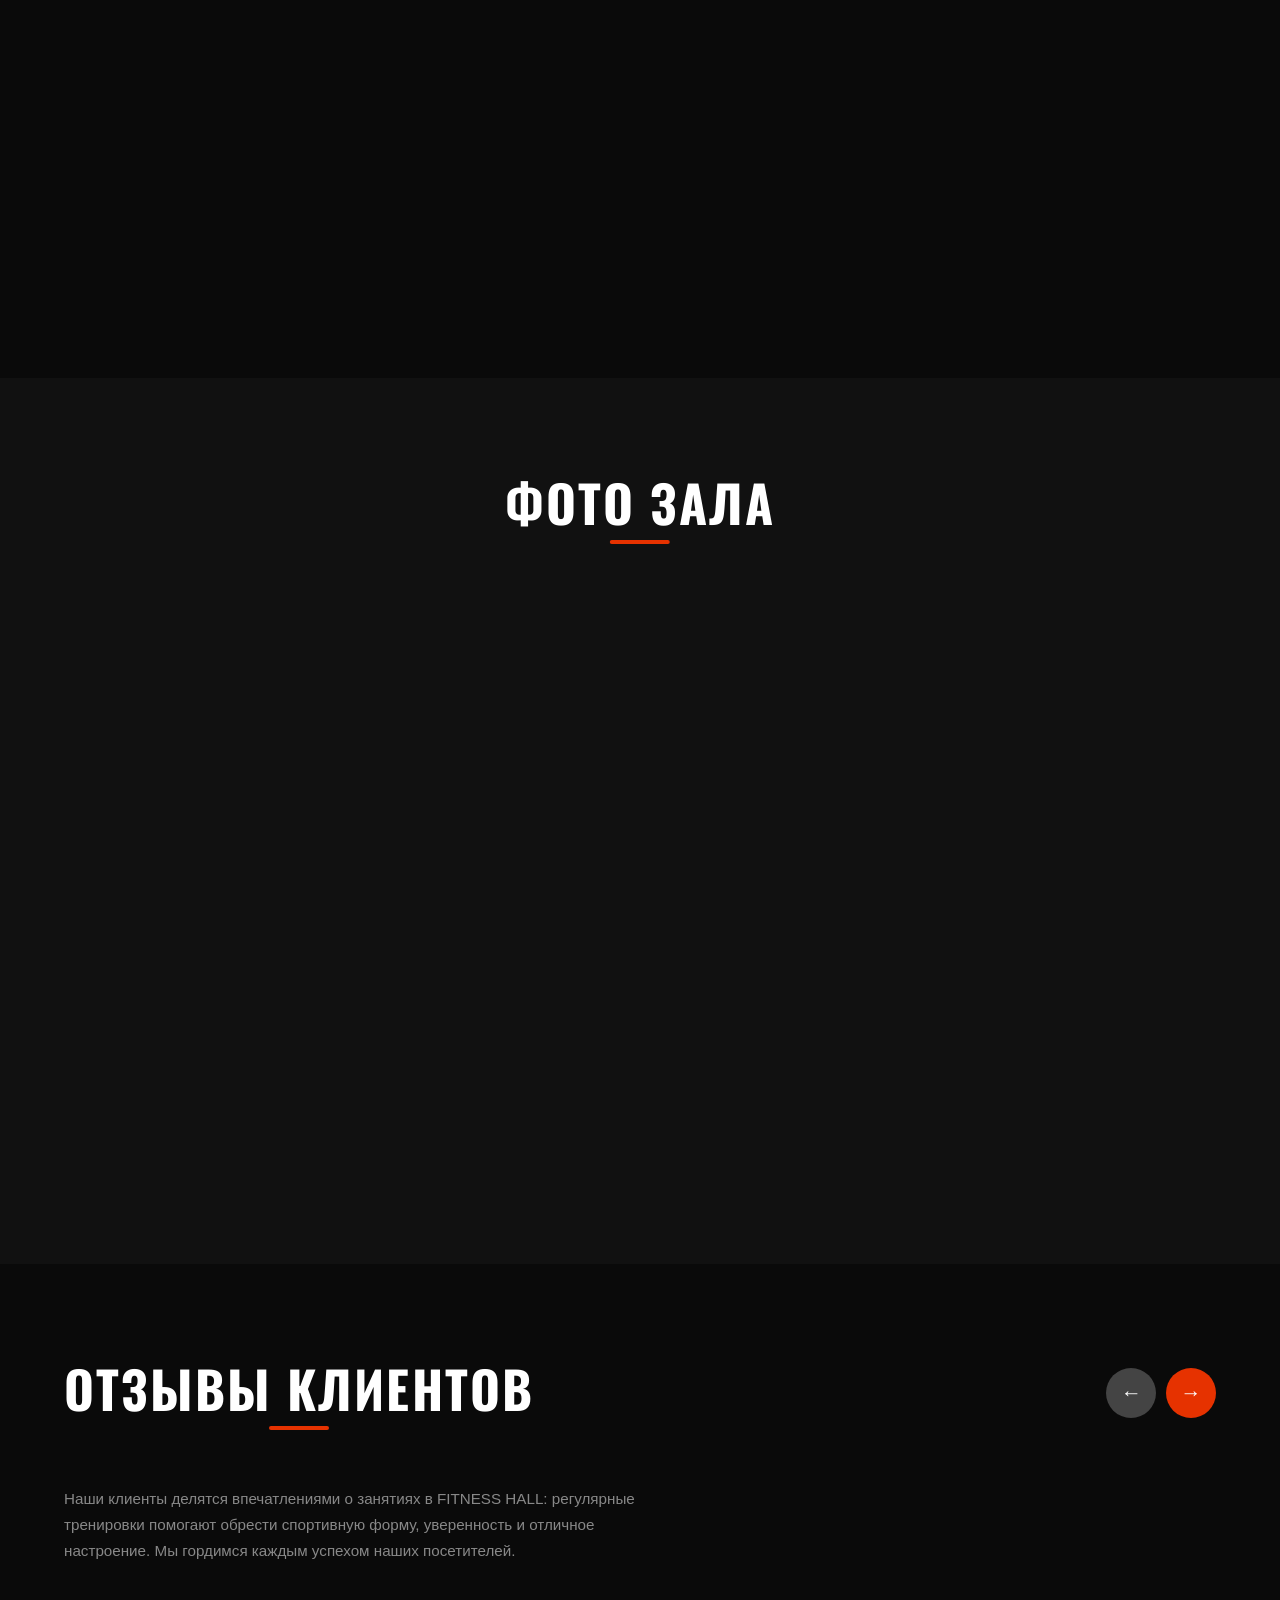
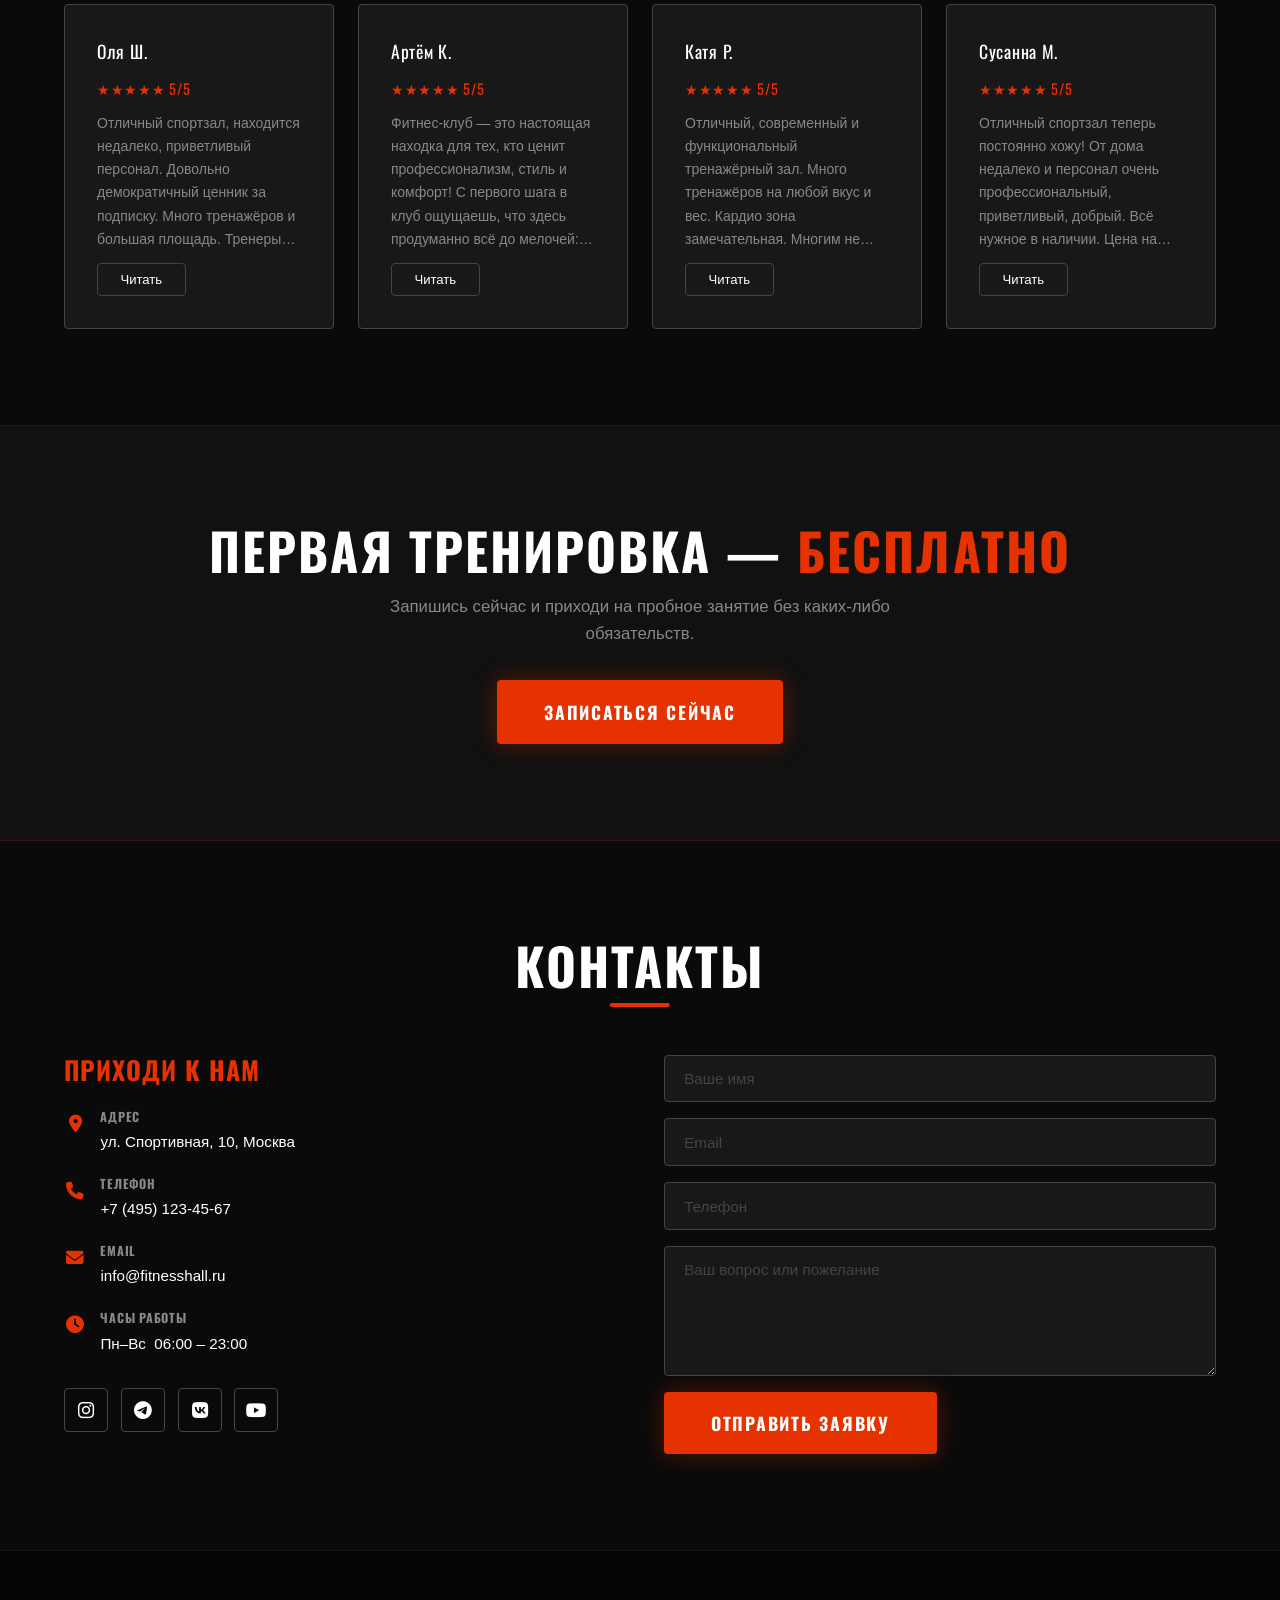
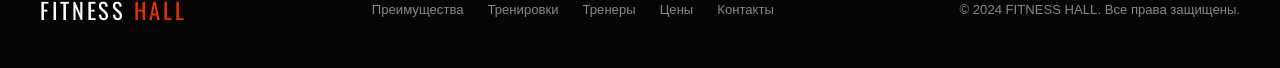
==== commit b1519ec7: "Replace trainer photos with local images, add 4th trainer Фото всех тренеров заменены на локальные и" ====
--- a/index.html
+++ b/index.html
@@ -250,11 +250,7 @@
     <div class="trainers-grid">
       <div class="trainer fade-up">
         <div class="trainer-img-wrap">
-          <img
-            src="https://images.unsplash.com/photo-1534438327276-14e5300c3a48?w=400&h=500&fit=crop&q=80"
-            alt="Тренер Алексей Иванов"
-            loading="lazy"
-          />
+          <img src="treners/abdullah-ali-L2Nw-onZOX4-unsplash.jpg" alt="Тренер Алексей Иванов" loading="lazy" />
           <div class="trainer-overlay"></div>
         </div>
         <div class="trainer-info">
@@ -266,11 +262,7 @@
 
       <div class="trainer fade-up">
         <div class="trainer-img-wrap">
-          <img
-            src="https://images.unsplash.com/photo-1571019614242-c5c5dee9f50b?w=400&h=500&fit=crop&q=80"
-            alt="Тренер Мария Петрова"
-            loading="lazy"
-          />
+          <img src="treners/rafik-wahba-ZkAy5kqvs-A-unsplash.jpg" alt="Тренер Мария Петрова" loading="lazy" />
           <div class="trainer-overlay"></div>
         </div>
         <div class="trainer-info">
@@ -282,17 +274,25 @@
 
       <div class="trainer fade-up">
         <div class="trainer-img-wrap">
-          <img
-            src="https://images.unsplash.com/photo-1548690312-e3b507d8c110?w=400&h=500&fit=crop&q=80"
-            alt="Тренер Дмитрий Сидоров"
-            loading="lazy"
-          />
+          <img src="treners/samuel-girven-Ppua0I4VjqE-unsplash.jpg" alt="Тренер Дмитрий Сидоров" loading="lazy" />
           <div class="trainer-overlay"></div>
         </div>
         <div class="trainer-info">
           <h3>ДМИТРИЙ СИДОРОВ</h3>
           <p class="trainer-spec">Кроссфит · Функциональный тренинг</p>
           <p>Чемпион региона по кроссфиту. Разрабатывает интенсивные программы для максимального результата за минимальные сроки.</p>
+        </div>
+      </div>
+
+      <div class="trainer fade-up">
+        <div class="trainer-img-wrap">
+          <img src="treners/sergio-kian-KF2be1Gildw-unsplash.jpg" alt="Тренер Сергей Козлов" loading="lazy" />
+          <div class="trainer-overlay"></div>
+        </div>
+        <div class="trainer-info">
+          <h3>СЕРГЕЙ КОЗЛОВ</h3>
+          <p class="trainer-spec">Бокс · MMA · Функциональный тренинг</p>
+          <p>КМС по боксу. Тренирует как новичков, так и опытных спортсменов. Специализация — взрывная сила и боевые искусства.</p>
         </div>
       </div>
     </div>
--- a/css/styles.css
+++ b/css/styles.css
@@ -446,8 +446,16 @@
 /* ─── TRAINERS ──────────────────────────────────────── */
 .trainers-grid {
   display: grid;
-  grid-template-columns: repeat(auto-fit, minmax(280px, 1fr));
-  gap: 2rem;
+  grid-template-columns: repeat(4, 1fr);
+  gap: 1.5rem;
+}
+
+@media (max-width: 1100px) {
+  .trainers-grid { grid-template-columns: repeat(2, 1fr); }
+}
+
+@media (max-width: 600px) {
+  .trainers-grid { grid-template-columns: 1fr; }
 }
 
 .trainer {
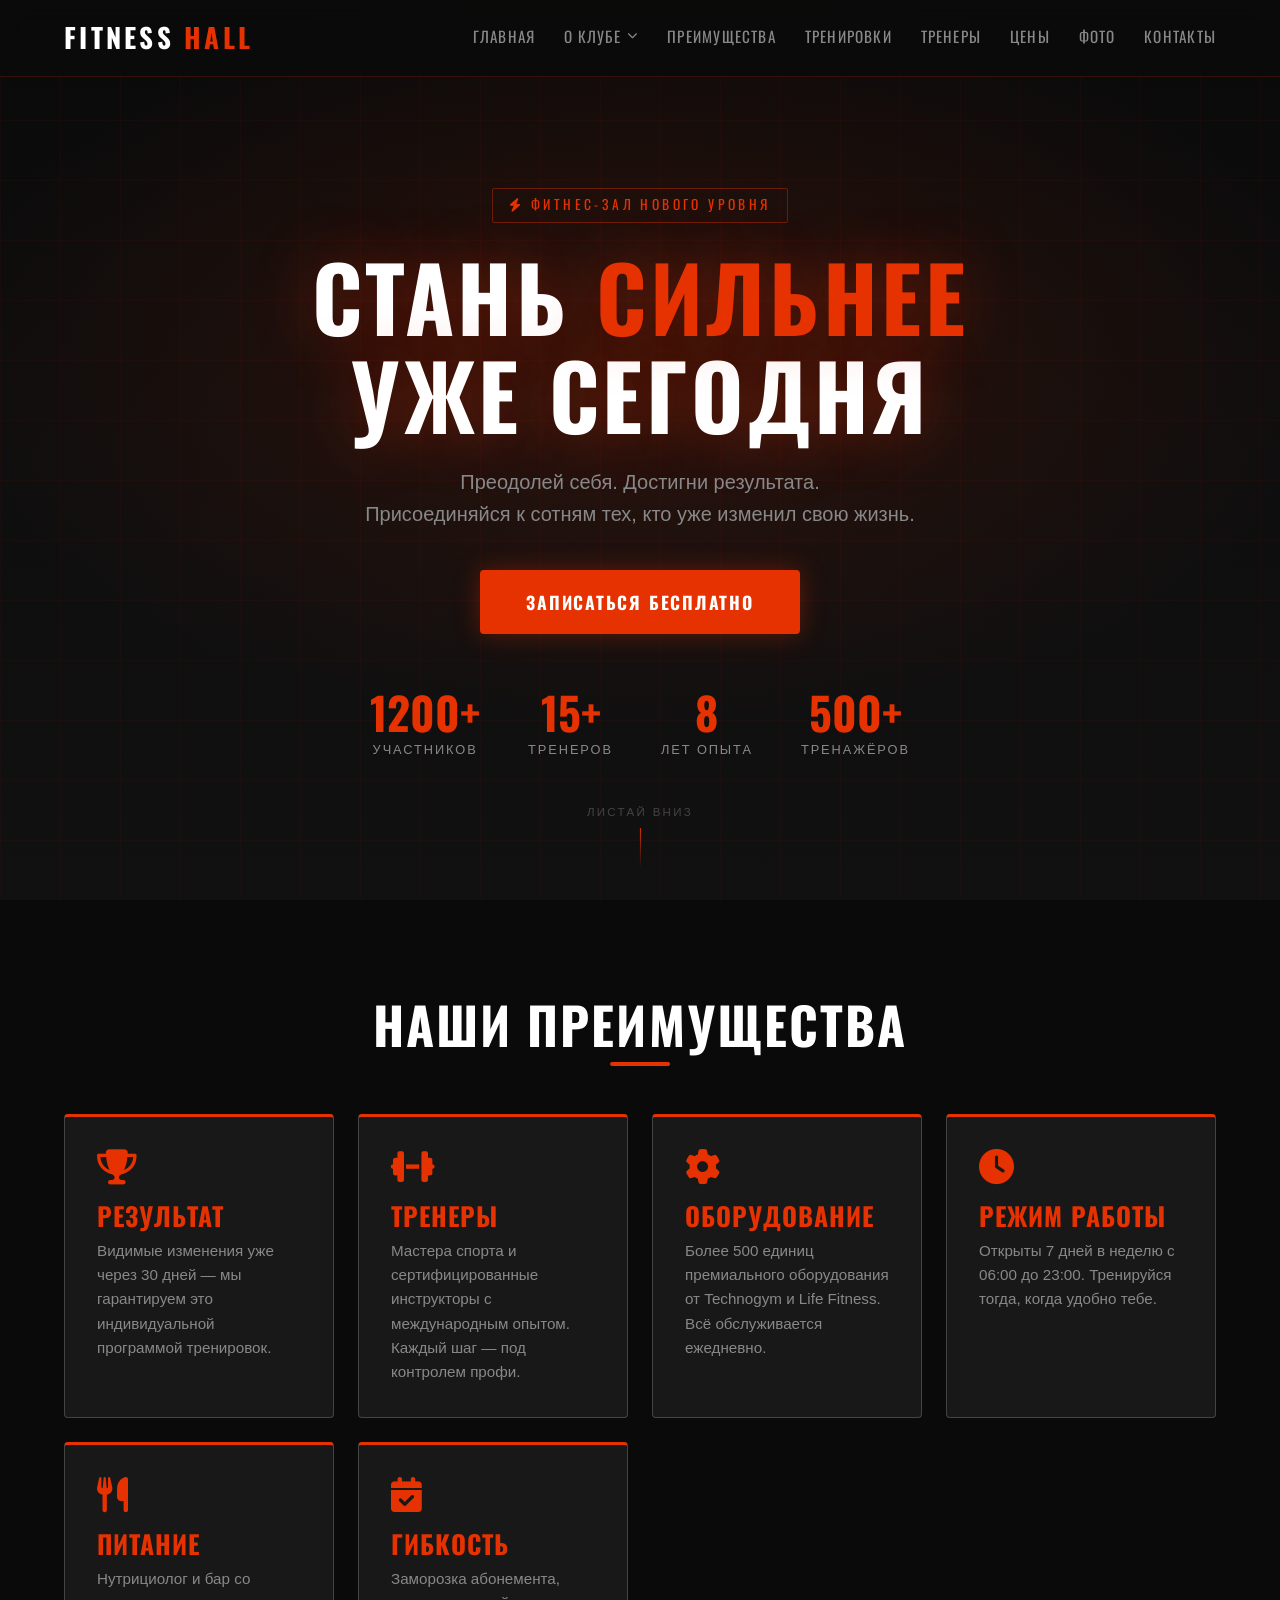
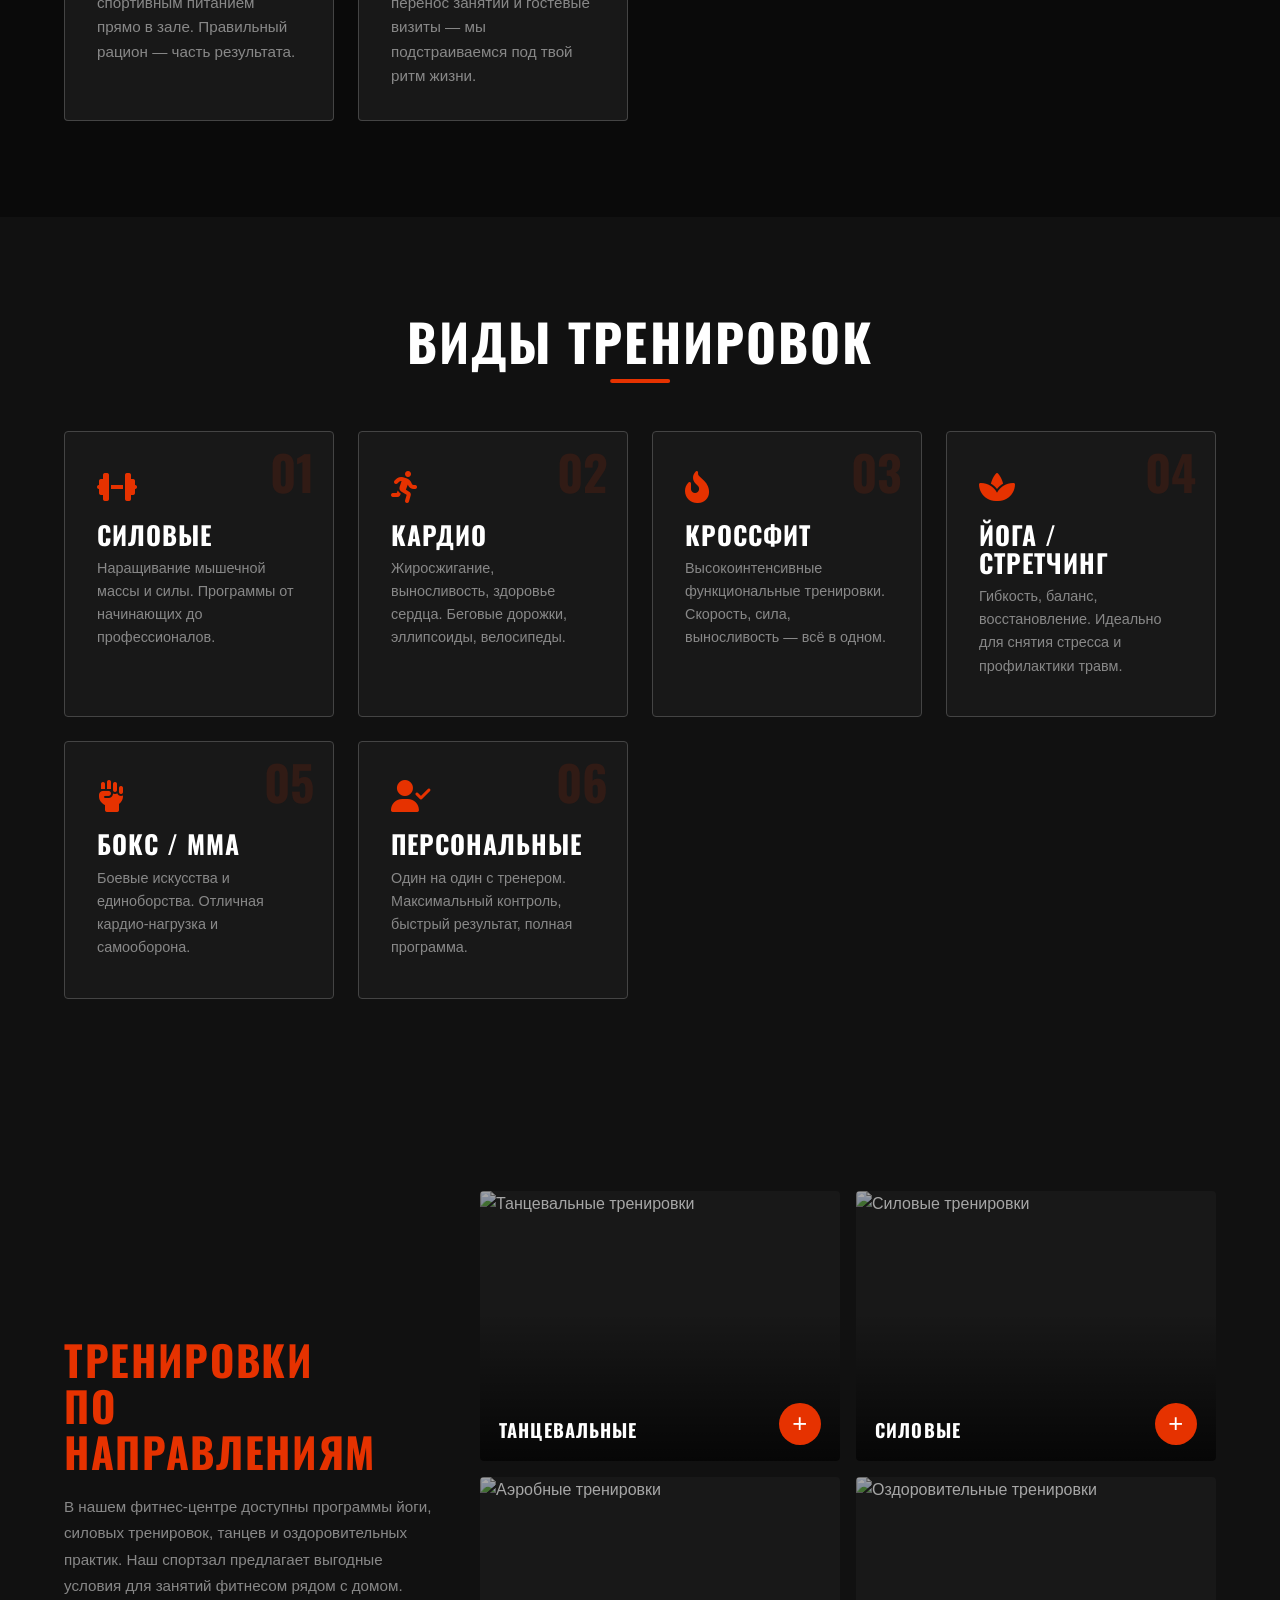
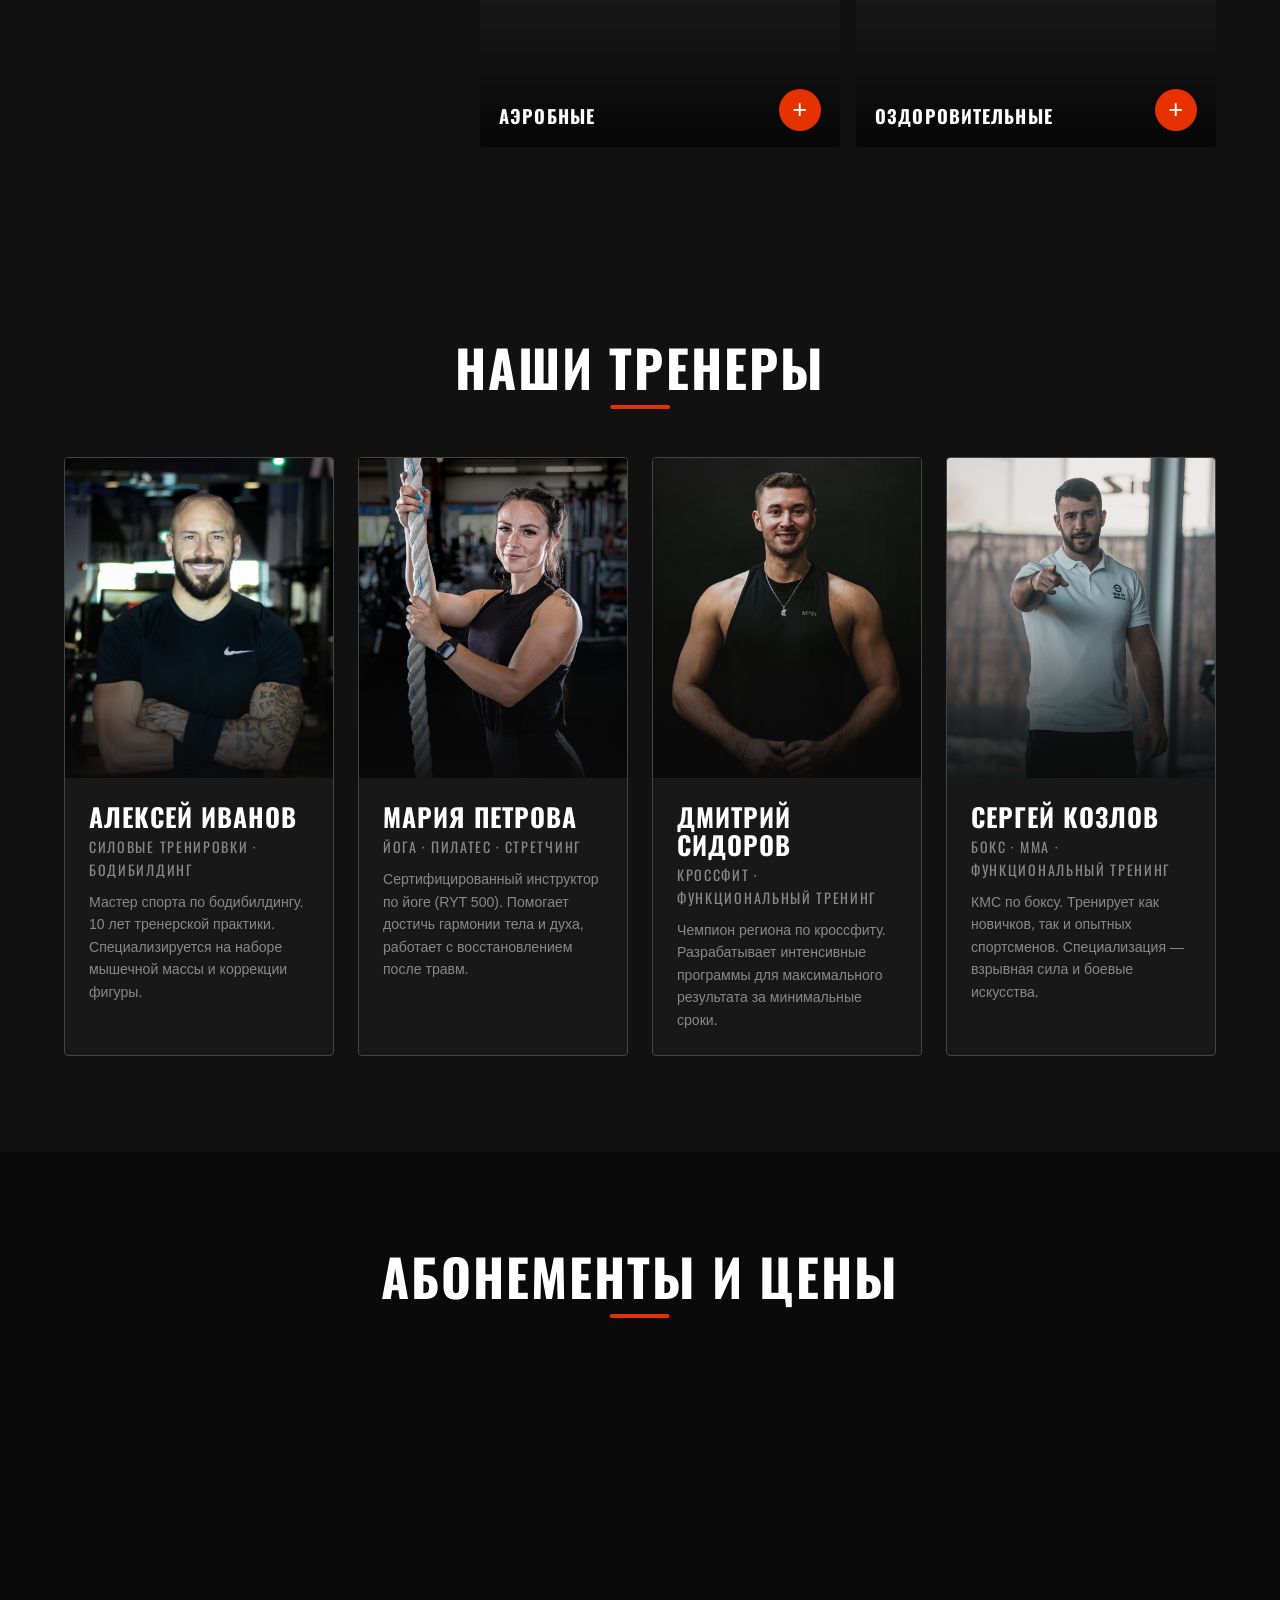
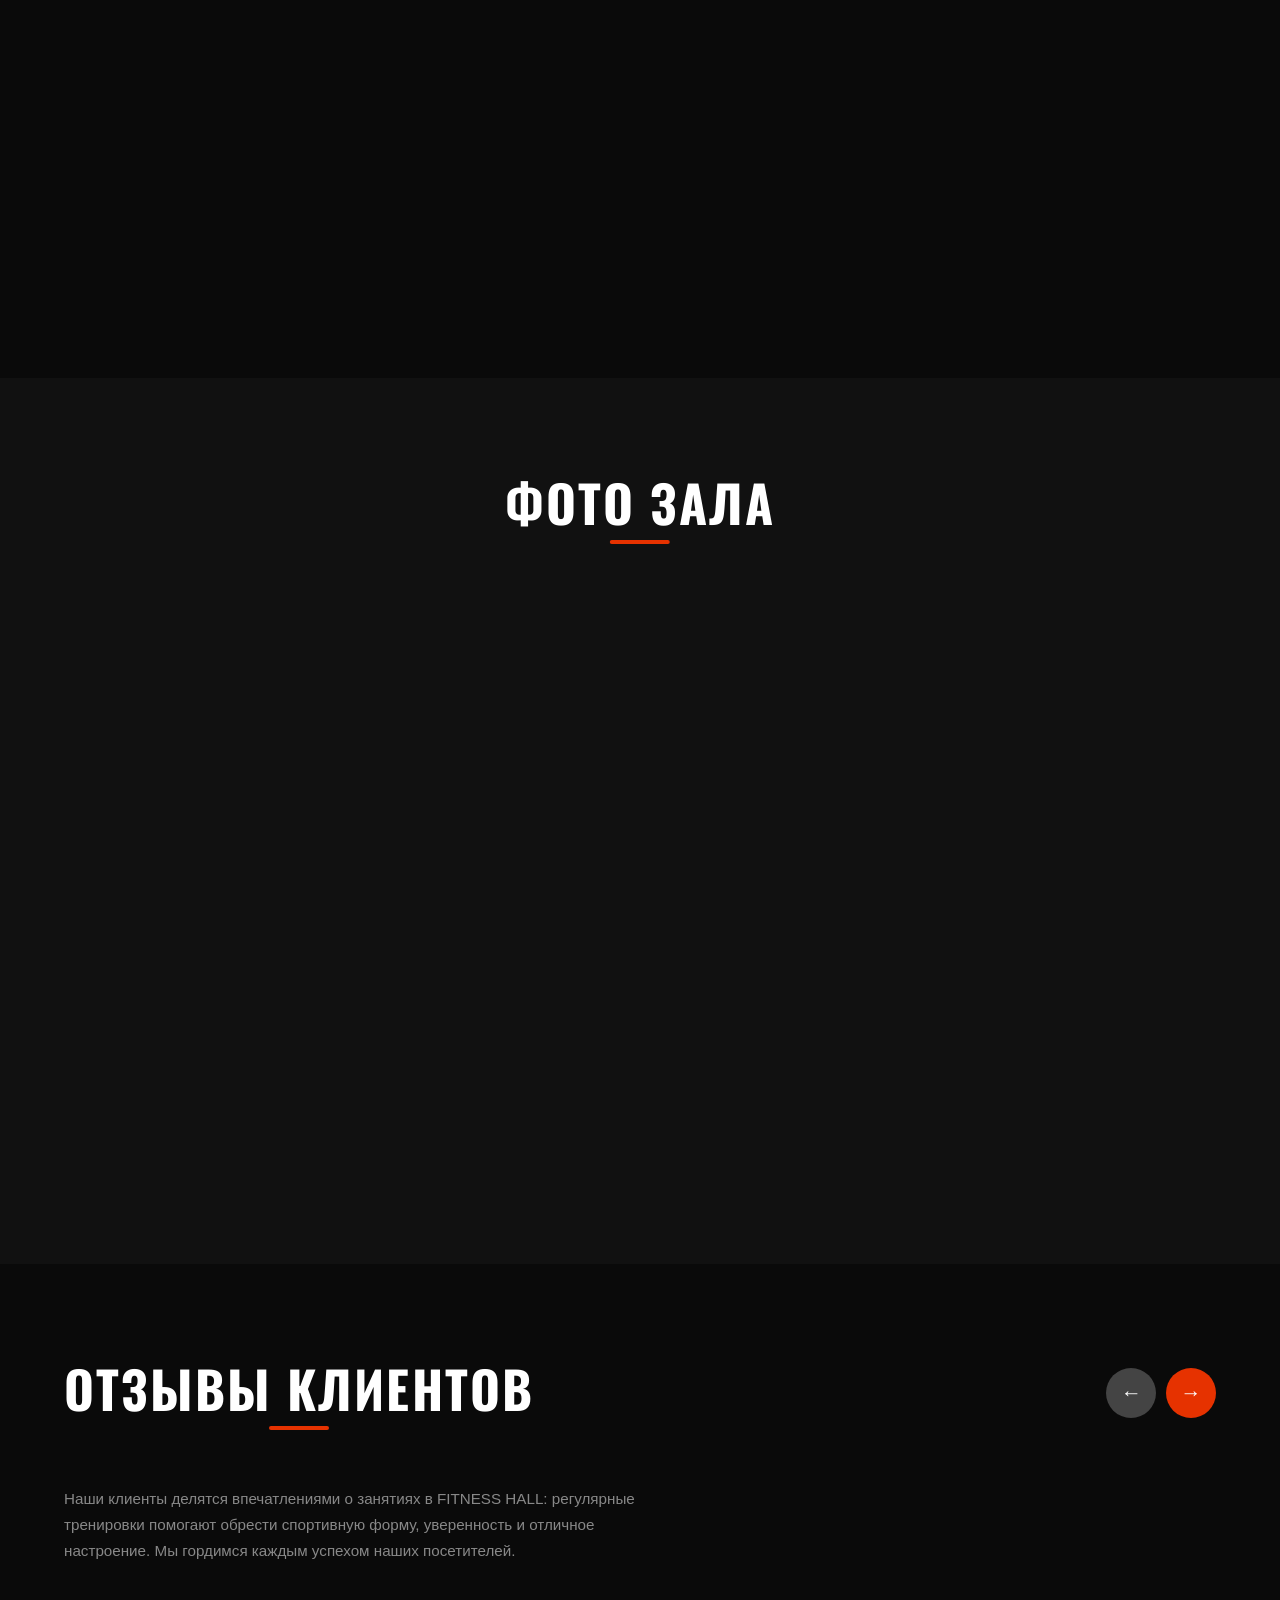
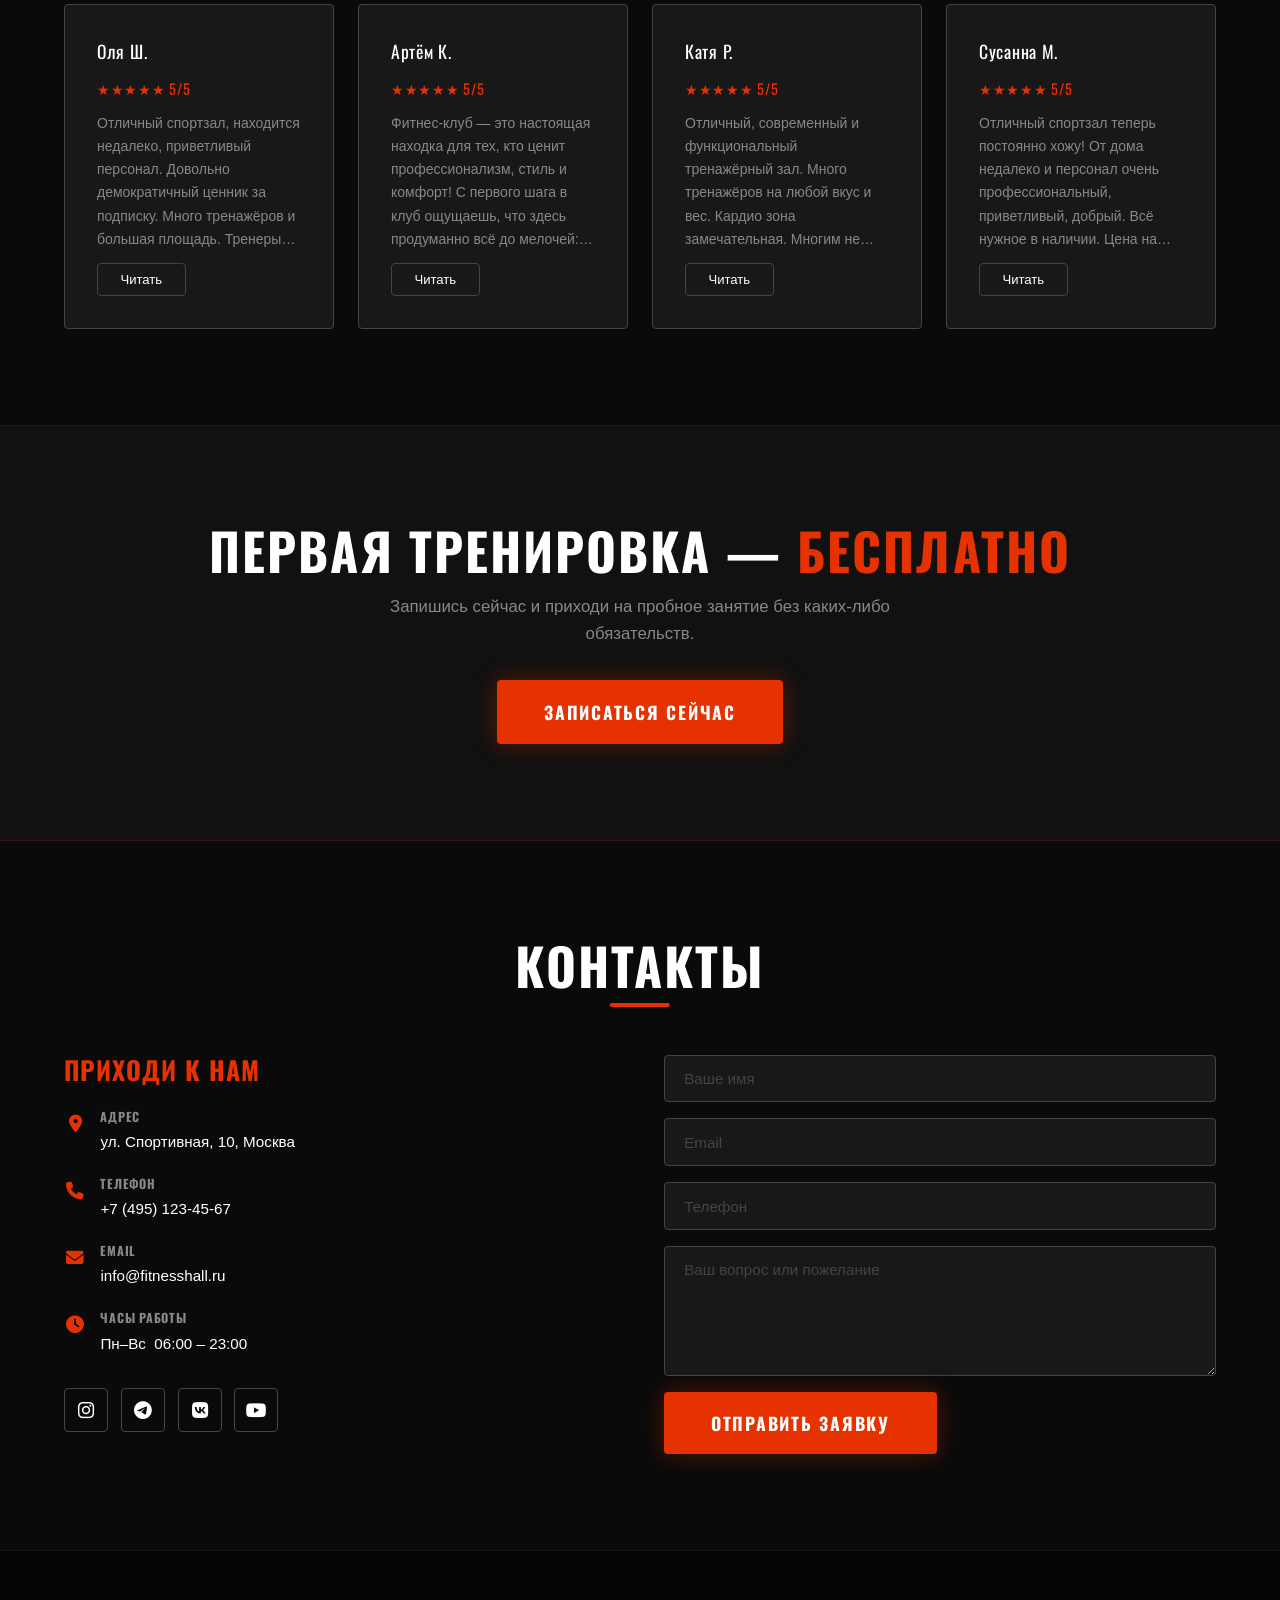
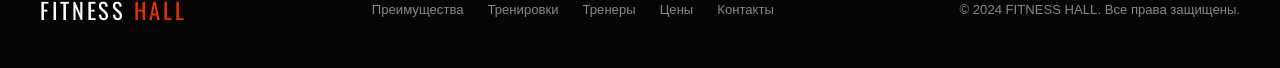
==== commit e220f114: "Add dropdown nav 'О клубе' with 3 sub-pages - Dropdown-меню «О клубе» в навигации (hover + click, мо" ====
--- a/index.html
+++ b/index.html
@@ -30,6 +30,14 @@
 
     <ul>
       <li><a href="#hero">Главная</a></li>
+      <li class="nav-dropdown">
+        <a href="#" class="dropdown-trigger">О КЛУБЕ <i class="fa-solid fa-chevron-down"></i></a>
+        <ul class="dropdown-menu">
+          <li><a href="about.html"><i class="fa-solid fa-info-circle"></i> О нас</a></li>
+          <li><a href="akczii.html"><i class="fa-solid fa-tag"></i> Акции</a></li>
+          <li><a href="personal.html"><i class="fa-solid fa-user-check"></i> Персональные тренировки</a></li>
+        </ul>
+      </li>
       <li><a href="#advantages">Преимущества</a></li>
       <li><a href="#services">Тренировки</a></li>
       <li><a href="#trainers">Тренеры</a></li>
--- a/css/styles.css
+++ b/css/styles.css
@@ -187,6 +187,100 @@
   border-bottom-color: var(--accent);
 }
 
+/* ─── DROPDOWN ──────────────────────────────────────── */
+.nav-dropdown { position: relative; }
+
+.dropdown-trigger {
+  display: flex !important;
+  align-items: center;
+  gap: 0.35rem;
+  cursor: pointer;
+}
+
+.dropdown-trigger .fa-chevron-down {
+  font-size: 0.65rem;
+  transition: transform var(--transition);
+  color: var(--gray);
+}
+
+.nav-dropdown:hover .dropdown-trigger .fa-chevron-down,
+.nav-dropdown.open  .dropdown-trigger .fa-chevron-down {
+  transform: rotate(180deg);
+  color: var(--accent);
+}
+
+.dropdown-menu {
+  position: absolute;
+  top: calc(100% + 14px);
+  left: 50%;
+  transform: translateX(-50%) translateY(6px);
+  background: rgba(14,14,14,.97);
+  backdrop-filter: blur(14px);
+  border: 1px solid rgba(230,50,0,.3);
+  border-radius: var(--radius);
+  min-width: 240px;
+  padding: 0.4rem 0;
+  opacity: 0;
+  pointer-events: none;
+  transition: opacity 0.22s ease, transform 0.22s ease;
+  z-index: 500;
+  list-style: none;
+}
+
+/* arrow tip */
+.dropdown-menu::before {
+  content: '';
+  position: absolute;
+  top: -6px;
+  left: 50%;
+  transform: translateX(-50%) rotate(45deg);
+  width: 10px;
+  height: 10px;
+  background: rgba(14,14,14,.97);
+  border-left: 1px solid rgba(230,50,0,.3);
+  border-top:  1px solid rgba(230,50,0,.3);
+}
+
+.nav-dropdown:hover .dropdown-menu,
+.nav-dropdown.open  .dropdown-menu {
+  opacity: 1;
+  pointer-events: all;
+  transform: translateX(-50%) translateY(0);
+}
+
+.dropdown-menu li a {
+  display: flex;
+  align-items: center;
+  gap: 0.7rem;
+  padding: 0.8rem 1.4rem;
+  font-family: var(--font-main);
+  font-size: 0.88rem;
+  letter-spacing: 0.06em;
+  text-transform: uppercase;
+  color: var(--gray);
+  border-bottom: none !important;
+  white-space: nowrap;
+  transition: color var(--transition), background var(--transition), padding-left var(--transition);
+}
+
+.dropdown-menu li a i {
+  color: var(--accent);
+  font-size: 0.85rem;
+  width: 16px;
+  text-align: center;
+  flex-shrink: 0;
+}
+
+.dropdown-menu li:not(:last-child) a {
+  border-bottom: 1px solid rgba(255,255,255,.05) !important;
+}
+
+.dropdown-menu li a:hover {
+  color: var(--white);
+  background: rgba(230,50,0,.1);
+  padding-left: 1.8rem;
+}
+
 /* burger */
 .burger {
   display: none;
@@ -1144,12 +1238,42 @@
   }
 
   nav ul.open li a {
-    display: block;
+    display: flex;
+    align-items: center;
+    gap: 0.5rem;
     padding: 0.8rem 0;
     font-size: 1.1rem;
     border-bottom: 1px solid rgba(255,255,255,.05);
   }
 
+  /* dropdown in mobile */
+  .nav-dropdown .dropdown-menu {
+    position: static;
+    transform: none;
+    opacity: 1;
+    pointer-events: all;
+    background: rgba(230,50,0,.07);
+    border: none;
+    border-left: 3px solid var(--accent);
+    border-radius: 0;
+    min-width: unset;
+    padding: 0;
+    max-height: 0;
+    overflow: hidden;
+    transition: max-height 0.3s ease;
+  }
+
+  .nav-dropdown .dropdown-menu::before { display: none; }
+
+  .nav-dropdown.open .dropdown-menu {
+    max-height: 200px;
+  }
+
+  .dropdown-menu li a {
+    padding: 0.65rem 1rem !important;
+    font-size: 0.95rem !important;
+  }
+
   .burger { display: flex; }
 
   .hero-stats { gap: 2rem; }
